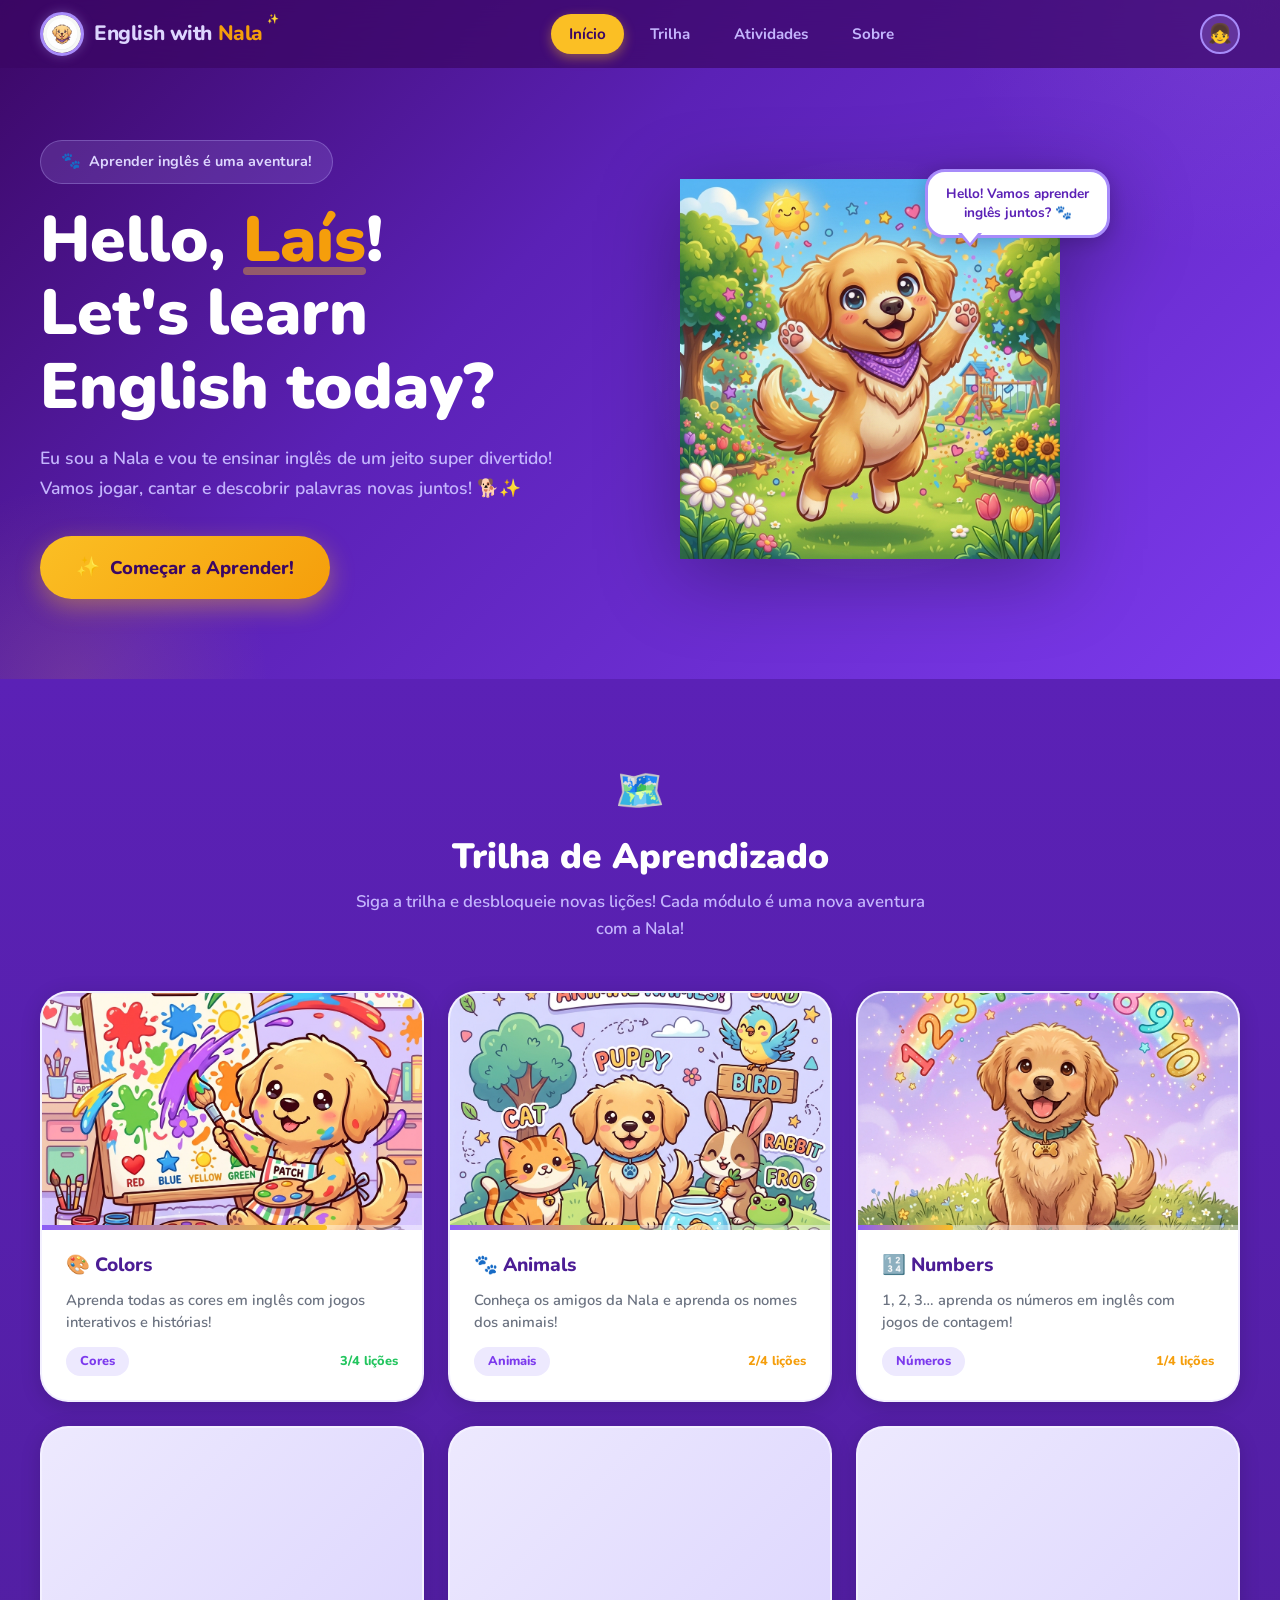
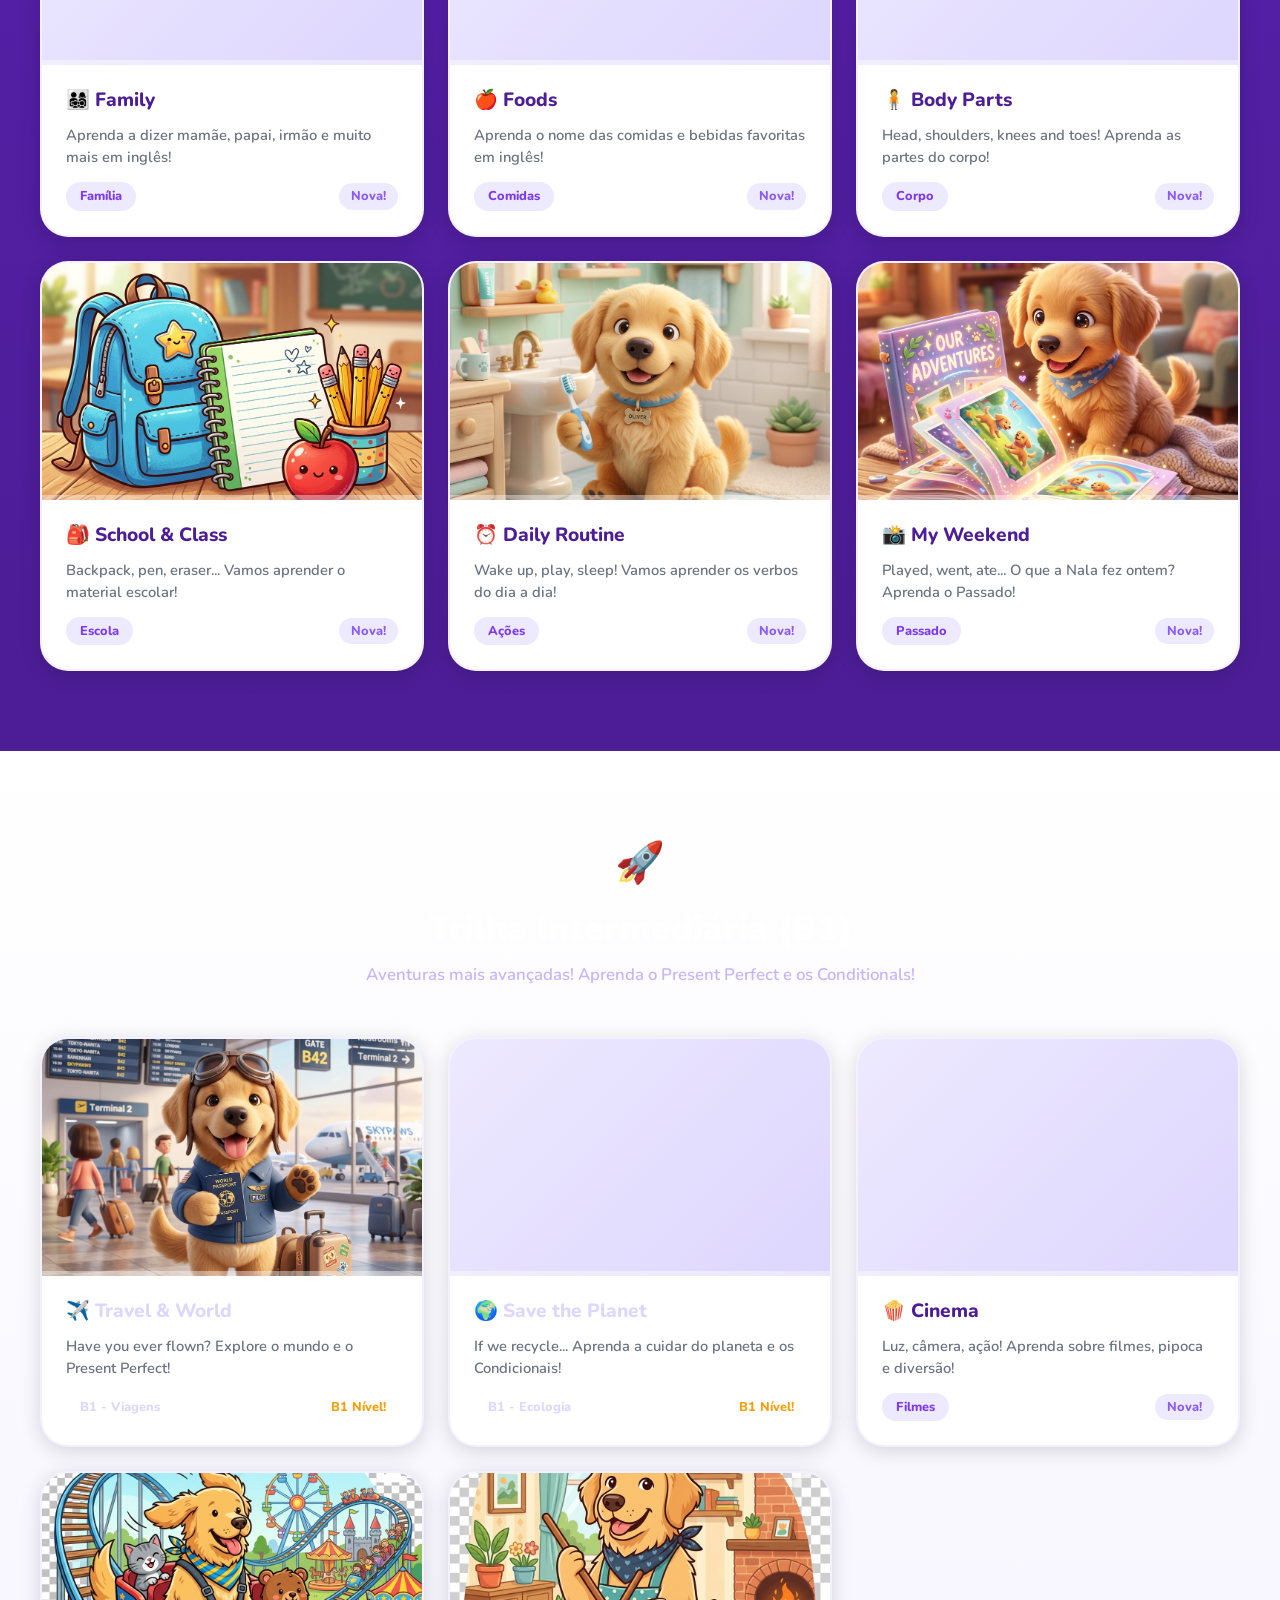
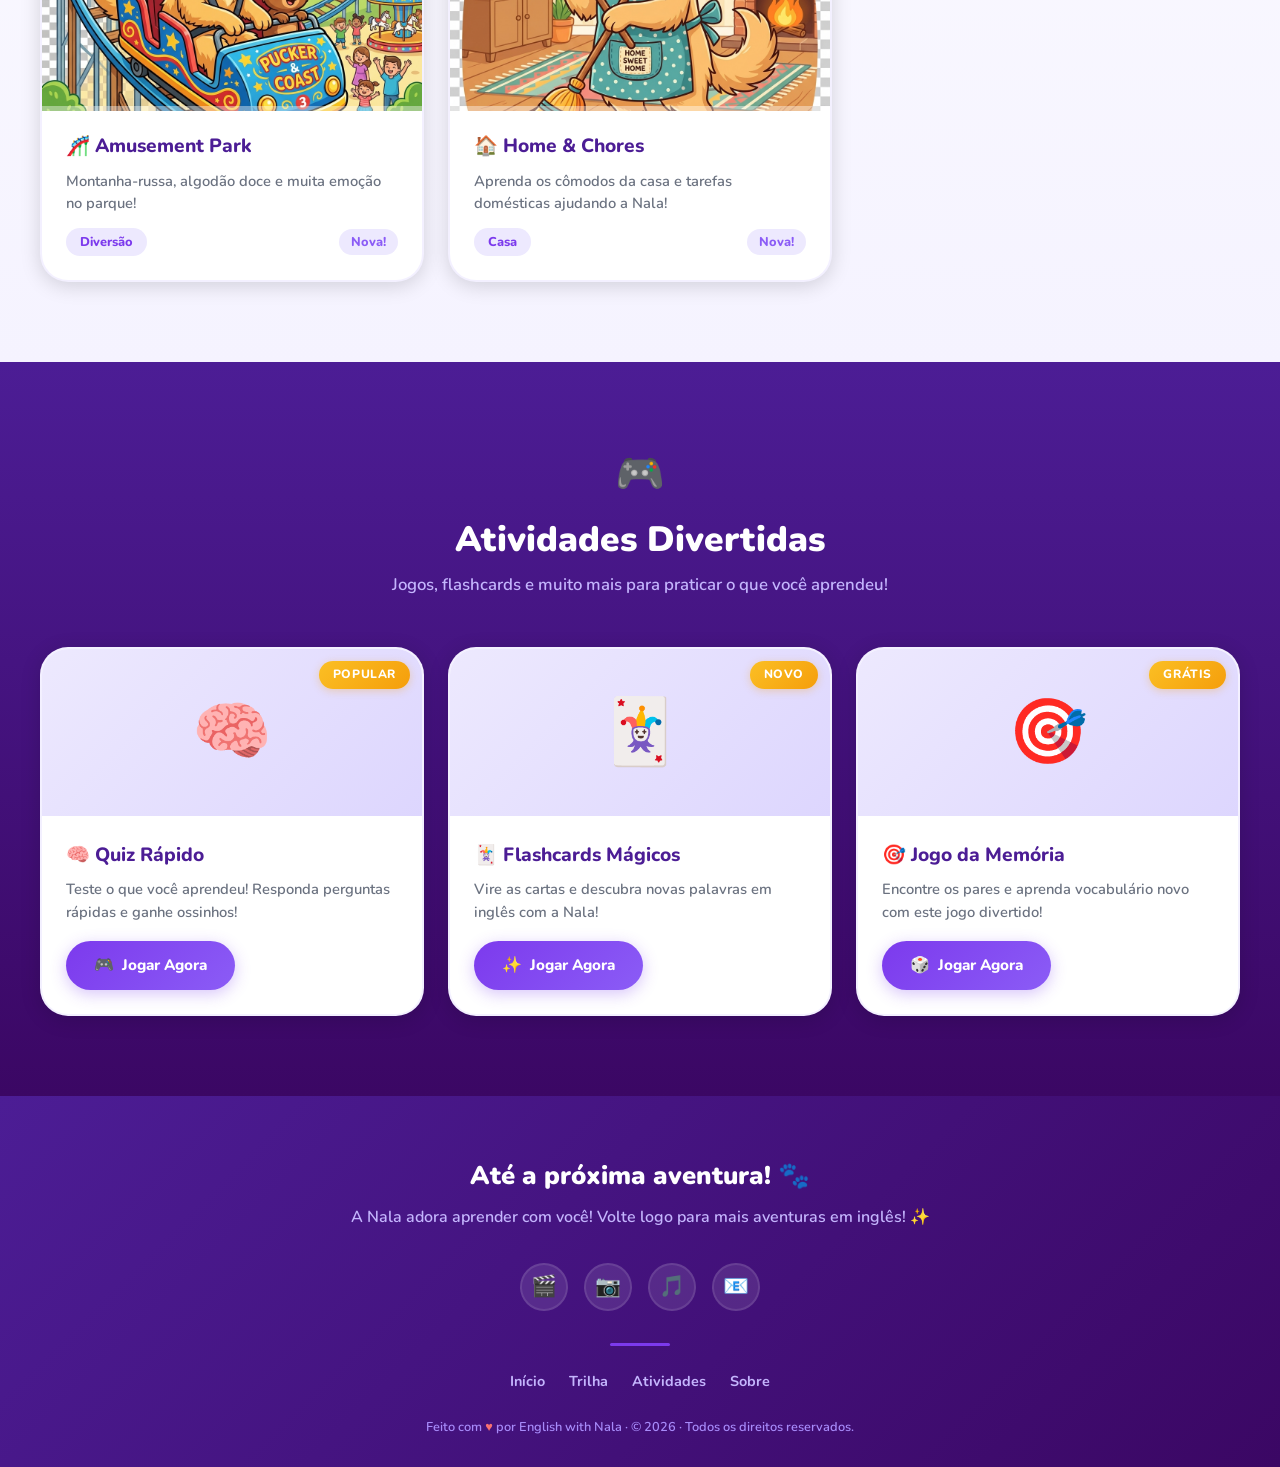
==== index.html @ 4947b97e "Add new modules, True/False, and Speaking Practice" ====
<!DOCTYPE html>
<html lang="pt-BR">
<head>
  <meta charset="UTF-8" />
  <meta name="viewport" content="width=device-width, initial-scale=1.0" />
  <title>English with Nala — Aprenda Inglês Brincando! 🐕✨</title>
  <meta name="description" content="Aprenda inglês de um jeito divertido com a Nala, uma Golden Retriever muito simpática! Jogos, quizzes e aventuras para crianças." />
  <meta name="author" content="English with Nala" />
  <meta name="keywords" content="aprender inglês crianças, inglês para crianças, Nala Golden Retriever, jogos educativos, quiz inglês" />
  <meta property="og:title" content="English with Nala — Aprenda Inglês Brincando!" />
  <meta property="og:description" content="Aprenda inglês de um jeito divertido com a Nala! Jogos, quizzes e trilhas de aprendizado para crianças brasileiras." />
  <meta property="og:type" content="website" />
  <meta name="twitter:card" content="summary" />
  <meta name="twitter:title" content="English with Nala — Aprenda Inglês Brincando!" />
  <meta name="twitter:description" content="Aprenda inglês de um jeito divertido com a Nala! Jogos, quizzes e trilhas de aprendizado para crianças brasileiras." />
  <link rel="icon" href="data:image/svg+xml,<svg xmlns='http://www.w3.org/2000/svg' viewBox='0 0 100 100'><text y='.9em' font-size='90'>🐕</text></svg>" />
  <link rel="preconnect" href="https://fonts.googleapis.com" />
  <link rel="preconnect" href="https://fonts.gstatic.com" crossorigin />
  <link href="https://fonts.googleapis.com/css2?family=Nunito:wght@400;600;700;800;900&display=swap" rel="stylesheet" />
  <link rel="stylesheet" href="styles.css" />
</head>
<body>

  <!-- ✦ Sparkle Particles ✦ -->
  <div class="sparkle-container" aria-hidden="true">
    <div class="sparkle"></div>
    <div class="sparkle"></div>
    <div class="sparkle"></div>
    <div class="sparkle"></div>
    <div class="sparkle"></div>
    <div class="sparkle"></div>
    <div class="sparkle"></div>
    <div class="sparkle"></div>
    <div class="sparkle"></div>
    <div class="sparkle"></div>
  </div>

  <!-- 🐾 Floating Paw Prints 🐾 -->
  <div class="paw-container" aria-hidden="true">
    <div class="paw-print">🐾</div>
    <div class="paw-print">🐾</div>
    <div class="paw-print">🐾</div>
    <div class="paw-print">🐾</div>
    <div class="paw-print">🐾</div>
    <div class="paw-print">🐾</div>
  </div>

  <!-- ============================================
       HEADER / NAVIGATION
       ============================================ -->
  <header class="header" id="app-header">
    <div class="header-inner">
      <a href="#" class="logo" id="logo-link">
        <img src="images/nala-logo.png" alt="Nala the Golden Retriever" class="logo-icon" />
        <span class="logo-text">English with <span>Nala</span></span>
      </a>

      <nav class="nav-links" id="nav-desktop">
        <a href="#home" class="nav-link active" id="nav-home">Início</a>
        <a href="#trail" class="nav-link" id="nav-trail">Trilha</a>
        <a href="#activities" class="nav-link" id="nav-activities">Atividades</a>
        <a href="#about" class="nav-link" id="nav-about">Sobre</a>
      </nav>



      <!-- Profile Icon -->
      <div class="profile-icon" id="profile-icon">
        <span class="profile-avatar">👧</span>
      </div>

      <button class="menu-toggle" id="menu-toggle" aria-label="Abrir menu de navegação">
        <span></span>
      </button>
    </div>

    <!-- Mobile Navigation -->
    <nav class="nav-mobile" id="nav-mobile">
      <a href="#home" class="nav-link" id="nav-mobile-home">Início</a>
      <a href="#trail" class="nav-link" id="nav-mobile-trail">Trilha</a>
      <a href="#activities" class="nav-link" id="nav-mobile-activities">Atividades</a>
      <a href="#about" class="nav-link" id="nav-mobile-about">Sobre</a>
    </nav>
  </header>

  <!-- ============================================
       HERO SECTION
       ============================================ -->
  <section class="hero" id="home">
    <div class="hero-content">
      <div class="hero-text">
        <div class="hero-badge">
          <span class="paw-icon">🐾</span>
          Aprender inglês é uma aventura!
        </div>
        <h1 class="hero-title" id="hero-title">
          Hello, <span class="highlight">Laís</span>!<br />
          Let's learn English today?
        </h1>
        <p class="hero-subtitle" id="hero-subtitle">
          Eu sou a Nala e vou te ensinar inglês de um jeito super divertido! 
          Vamos jogar, cantar e descobrir palavras novas juntos! 🐕✨
        </p>
        <a href="#trail" class="hero-cta" id="hero-cta">
          <span class="cta-sparkle">✨</span>
          Começar a Aprender!
        </a>
      </div>
      <div class="hero-image-wrapper">
        <div class="hero-image-glow" aria-hidden="true"></div>
        <img
          src="images/nala-celebrate.png"
          alt="Nala a Golden Retriever pulando de alegria com confetes e estrelas ao redor"
          class="hero-image"
          id="hero-image"
        />
        <!-- Speech Bubble -->
        <div class="speech-bubble" id="speech-bubble">
          <p>Hello! Vamos aprender<br />inglês juntos? 🐾</p>
        </div>
      </div>
    </div>
  </section>

  <!-- ============================================
       LEARNING TRAIL SECTION
       ============================================ -->
  <section class="section trail-section" id="trail">
    <div class="section-header">
      <div class="section-icon" aria-hidden="true">🗺️</div>
      <h2 class="section-title" id="trail-title">Trilha de Aprendizado</h2>
      <p class="section-subtitle">Siga a trilha e desbloqueie novas lições! Cada módulo é uma nova aventura com a Nala!</p>
    </div>

    <div class="trail-grid">
      <!-- Trail Card 1 — Colors (Unlocked) -->
      <a href="module-hub.html?module=colors" class="trail-card scroll-reveal unlocked" id="trail-card-colors">
        <div class="trail-card-thumb">
          <img src="images/thumb-colors.png" alt="Nala ensinando cores com respingos de tinta" loading="lazy" decoding="async" />
          <div class="trail-card-progress">
            <div class="progress-bar" style="width: 75%"></div>
          </div>
        </div>
        <div class="trail-card-body">
          <h3 class="trail-card-title">🎨 Colors</h3>
          <p class="trail-card-desc">Aprenda todas as cores em inglês com jogos interativos e histórias!</p>
          <div class="trail-card-footer">
            <span class="trail-card-tag">Cores</span>
            <span class="trail-card-status completed">3/4 lições</span>
          </div>
        </div>
      </a>

      <!-- Trail Card 2 — Animals (Unlocked) -->
      <a href="module-hub.html?module=animals" class="trail-card scroll-reveal unlocked" id="trail-card-animals">
        <div class="trail-card-thumb">
          <img src="images/thumb-animals.png" alt="Nala com seus amigos animais" loading="lazy" decoding="async" />
          <div class="trail-card-progress">
            <div class="progress-bar" style="width: 50%"></div>
          </div>
        </div>
        <div class="trail-card-body">
          <h3 class="trail-card-title">🐾 Animals</h3>
          <p class="trail-card-desc">Conheça os amigos da Nala e aprenda os nomes dos animais!</p>
          <div class="trail-card-footer">
            <span class="trail-card-tag">Animais</span>
            <span class="trail-card-status in-progress">2/4 lições</span>
          </div>
        </div>
      </a>

      <!-- Trail Card 3 — Numbers (Unlocked) -->
      <a href="module-hub.html?module=numbers" class="trail-card scroll-reveal unlocked" id="trail-card-numbers">
        <div class="trail-card-thumb">
          <img src="images/thumb-numbers.png" alt="Nala contando com números coloridos" loading="lazy" decoding="async" />
          <div class="trail-card-progress">
            <div class="progress-bar" style="width: 25%"></div>
          </div>
        </div>
        <div class="trail-card-body">
          <h3 class="trail-card-title">🔢 Numbers</h3>
          <p class="trail-card-desc">1, 2, 3… aprenda os números em inglês com jogos de contagem!</p>
          <div class="trail-card-footer">
            <span class="trail-card-tag">Números</span>
            <span class="trail-card-status in-progress">1/4 lições</span>
          </div>
        </div>
      </a>

      <!-- Trail Card 4 — Family (Unlocked) -->
      <a href="module-hub.html?module=family" class="trail-card scroll-reveal unlocked" id="trail-card-family">
        <div class="trail-card-thumb">
          <img src="images/thumb-family.png" alt="Nala com uma família de desenho" loading="lazy" decoding="async" />
          <div class="trail-card-progress">
            <div class="progress-bar" style="width: 0%"></div>
          </div>
        </div>
        <div class="trail-card-body">
          <h3 class="trail-card-title">👨‍👩‍👧‍👦 Family</h3>
          <p class="trail-card-desc">Aprenda a dizer mamãe, papai, irmão e muito mais em inglês!</p>
          <div class="trail-card-footer">
            <span class="trail-card-tag">Família</span>
            <span class="trail-card-status new">Nova!</span>
          </div>
        </div>
      </a>

      <!-- Trail Card 5 — Foods (Unlocked) -->
      <a href="module-hub.html?module=foods" class="trail-card scroll-reveal unlocked" id="trail-card-foods">
        <div class="trail-card-thumb">
          <img src="images/thumb-food.png" alt="Nala com comidas deliciosas" loading="lazy" decoding="async" />
          <div class="trail-card-progress">
            <div class="progress-bar" style="width: 0%"></div>
          </div>
        </div>
        <div class="trail-card-body">
          <h3 class="trail-card-title">🍎 Foods</h3>
          <p class="trail-card-desc">Aprenda o nome das comidas e bebidas favoritas em inglês!</p>
          <div class="trail-card-footer">
            <span class="trail-card-tag">Comidas</span>
            <span class="trail-card-status new">Nova!</span>
          </div>
        </div>
      </a>

      <!-- Trail Card 6 — Body Parts (Unlocked) -->
      <a href="module-hub.html?module=body" class="trail-card scroll-reveal unlocked" id="trail-card-body">
        <div class="trail-card-thumb">
          <img src="images/thumb-body.png" alt="Nala mostrando partes do corpo" loading="lazy" decoding="async" />
          <div class="trail-card-progress">
            <div class="progress-bar" style="width: 0%"></div>
          </div>
        </div>
        <div class="trail-card-body">
          <h3 class="trail-card-title">🧍 Body Parts</h3>
          <p class="trail-card-desc">Head, shoulders, knees and toes! Aprenda as partes do corpo!</p>
          <div class="trail-card-footer">
            <span class="trail-card-tag">Corpo</span>
            <span class="trail-card-status new">Nova!</span>
          </div>
        </div>
      </a>

      <!-- Trail Card 7 — School & Class (New) -->
      <a href="module-hub.html?module=school" class="trail-card scroll-reveal unlocked" id="trail-card-school">
        <div class="trail-card-thumb">
          <img src="images/thumb-school.png" alt="Materiais escolares na mesa com uma mochila" loading="lazy" decoding="async" />
          <div class="trail-card-progress">
            <div class="progress-bar" style="width: 0%"></div>
          </div>
        </div>
        <div class="trail-card-body">
          <h3 class="trail-card-title">🎒 School & Class</h3>
          <p class="trail-card-desc">Backpack, pen, eraser... Vamos aprender o material escolar!</p>
          <div class="trail-card-footer">
            <span class="trail-card-tag">Escola</span>
            <span class="trail-card-status new">Nova!</span>
          </div>
        </div>
      </a>

      <!-- Trail Card 8 — Daily Routine (New) -->
      <a href="module-hub.html?module=routine" class="trail-card scroll-reveal unlocked" id="trail-card-routine">
        <div class="trail-card-thumb">
          <img src="images/thumb-routine.png" alt="Nala escovando os dentes" loading="lazy" decoding="async" />
          <div class="trail-card-progress">
            <div class="progress-bar" style="width: 0%"></div>
          </div>
        </div>
        <div class="trail-card-body">
          <h3 class="trail-card-title">⏰ Daily Routine</h3>
          <p class="trail-card-desc">Wake up, play, sleep! Vamos aprender os verbos do dia a dia!</p>
          <div class="trail-card-footer">
            <span class="trail-card-tag">Ações</span>
            <span class="trail-card-status new">Nova!</span>
          </div>
        </div>
      </a>

      <!-- Trail Card 9 — My Weekend (New) -->
      <a href="module-hub.html?module=past" class="trail-card scroll-reveal unlocked" id="trail-card-past">
        <div class="trail-card-thumb">
          <img src="images/thumb-past.png" alt="Nala vendo álbum de memórias" loading="lazy" decoding="async" />
          <div class="trail-card-progress">
            <div class="progress-bar" style="width: 0%"></div>
          </div>
        </div>
        <div class="trail-card-body">
          <h3 class="trail-card-title">📸 My Weekend</h3>
          <p class="trail-card-desc">Played, went, ate... O que a Nala fez ontem? Aprenda o Passado!</p>
          <div class="trail-card-footer">
            <span class="trail-card-tag">Passado</span>
            <span class="trail-card-status new">Nova!</span>
          </div>
        </div>
      </a>
    </div>
  </section>

  <!-- ============================================
       TRAIL B1 SECTION
       ============================================ -->
  <section class="section trail-section" id="trail-b1" style="background: linear-gradient(180deg, var(--white), var(--purple-50));">
    <div class="section-header">
      <div class="section-icon" aria-hidden="true">🚀</div>
      <h2 class="section-title" id="trail-b1-title">Trilha Intermediária (B1)</h2>
      <p class="section-subtitle">Aventuras mais avançadas! Aprenda o Present Perfect e os Conditionals!</p>
    </div>

    <div class="trail-grid" id="trail-grid-b1">
      <!-- Trail Card 10 — Travel & World (B1) -->
      <a href="module-hub.html?module=travel" class="trail-card scroll-reveal unlocked" id="trail-card-travel">
        <div class="trail-card-thumb">
          <img src="images/thumb-travel.png" alt="Nala piloto no aeroporto" loading="lazy" decoding="async" />
          <div class="trail-card-progress">
            <div class="progress-bar" style="width: 0%; background: linear-gradient(90deg, var(--gold-400), var(--gold-600));"></div>
          </div>
        </div>
        <div class="trail-card-body">
          <h3 class="trail-card-title" style="color: var(--gold-600);">✈️ Travel & World</h3>
          <p class="trail-card-desc">Have you ever flown? Explore o mundo e o Present Perfect!</p>
          <div class="trail-card-footer">
            <span class="trail-card-tag" style="background: var(--gold-100); color: var(--gold-600);">B1 - Viagens</span>
            <span class="trail-card-status new" style="color: var(--gold-500); background: var(--gold-100); box-shadow: none;">B1 Nível!</span>
          </div>
        </div>
      </a>

      <!-- Trail Card 11 — Environment & Nature (B1) -->
      <a href="module-hub.html?module=eco" class="trail-card scroll-reveal unlocked" id="trail-card-eco">
        <div class="trail-card-thumb">
          <img src="images/thumb-eco.png" alt="Nala plantando e reciclando" loading="lazy" decoding="async" />
          <div class="trail-card-progress">
            <div class="progress-bar" style="width: 0%; background: linear-gradient(90deg, var(--gold-400), var(--gold-600));"></div>
          </div>
        </div>
        <div class="trail-card-body">
          <h3 class="trail-card-title" style="color: var(--gold-600);">🌍 Save the Planet</h3>
          <p class="trail-card-desc">If we recycle... Aprenda a cuidar do planeta e os Condicionais!</p>
          <div class="trail-card-footer">
            <span class="trail-card-tag" style="background: var(--gold-100); color: var(--gold-600);">B1 - Ecologia</span>
            <span class="trail-card-status new" style="color: var(--gold-500); background: var(--gold-100); box-shadow: none;">B1 Nível!</span>
          </div>
        </div>
      </a>
      <!-- Trail Card - Cinema (New) -->
      <a href="module-hub.html?module=cinema" class="trail-card scroll-reveal unlocked" id="trail-card-cinema">
        <div class="trail-card-thumb">
          <img src="images/thumb-cinema.png" alt="Nala no cinema com pipoca" loading="lazy" decoding="async" />
          <div class="trail-card-progress">
            <div class="progress-bar" style="width: 0%"></div>
          </div>
        </div>
        <div class="trail-card-body">
          <h3 class="trail-card-title">🍿 Cinema</h3>
          <p class="trail-card-desc">Luz, câmera, ação! Aprenda sobre filmes, pipoca e diversão!</p>
          <div class="trail-card-footer">
            <span class="trail-card-tag">Filmes</span>
            <span class="trail-card-status new">Nova!</span>
          </div>
        </div>
      </a>

      <!-- Trail Card - Amusement Park (New) -->
      <a href="module-hub.html?module=amusement" class="trail-card scroll-reveal unlocked" id="trail-card-amusement">
        <div class="trail-card-thumb">
          <img src="images/thumb-amusement.png" alt="Nala na montanha-russa" loading="lazy" decoding="async" />
          <div class="trail-card-progress">
            <div class="progress-bar" style="width: 0%"></div>
          </div>
        </div>
        <div class="trail-card-body">
          <h3 class="trail-card-title">🎢 Amusement Park</h3>
          <p class="trail-card-desc">Montanha-russa, algodão doce e muita emoção no parque!</p>
          <div class="trail-card-footer">
            <span class="trail-card-tag">Diversão</span>
            <span class="trail-card-status new">Nova!</span>
          </div>
        </div>
      </a>

      <!-- Trail Card - Home (New) -->
      <a href="module-hub.html?module=home" class="trail-card scroll-reveal unlocked" id="trail-card-home">
        <div class="trail-card-thumb">
          <img src="images/thumb-home.png" alt="Nala limpando a casa" loading="lazy" decoding="async" />
          <div class="trail-card-progress">
            <div class="progress-bar" style="width: 0%"></div>
          </div>
        </div>
        <div class="trail-card-body">
          <h3 class="trail-card-title">🏠 Home & Chores</h3>
          <p class="trail-card-desc">Aprenda os cômodos da casa e tarefas domésticas ajudando a Nala!</p>
          <div class="trail-card-footer">
            <span class="trail-card-tag">Casa</span>
            <span class="trail-card-status new">Nova!</span>
          </div>
        </div>
      </a>
    </div>
  </section>

  <!-- ============================================
       ACTIVITIES / PRINTABLES SECTION
       ============================================ -->
  <section class="section activities-section" id="activities">
    <div class="section-header">
      <div class="section-icon" aria-hidden="true">🎮</div>
      <h2 class="section-title" id="activities-title">Atividades Divertidas</h2>
      <p class="section-subtitle">Jogos, flashcards e muito mais para praticar o que você aprendeu!</p>
    </div>

    <div class="activities-grid">
      <!-- Activity Card 1 — Quiz Rápido -->
      <article class="activity-card scroll-reveal" id="activity-card-quiz">
        <div class="activity-card-image">
          <div class="activity-icon-big">🧠</div>
          <span class="activity-card-badge">Popular</span>
        </div>
        <div class="activity-card-body">
          <h3 class="activity-card-title">🧠 Quiz Rápido</h3>
          <p class="activity-card-desc">Teste o que você aprendeu! Responda perguntas rápidas e ganhe ossinhos!</p>
          <a href="quiz.html" class="activity-btn" id="activity-quiz-btn" aria-label="Jogar Quiz Rápido">
            <span class="btn-icon">🎮</span>
            Jogar Agora
          </a>
        </div>
      </article>

      <!-- Activity Card 2 — Flashcards -->
      <article class="activity-card scroll-reveal" id="activity-card-flashcards">
        <div class="activity-card-image">
          <div class="activity-icon-big">🃏</div>
          <span class="activity-card-badge">Novo</span>
        </div>
        <div class="activity-card-body">
          <h3 class="activity-card-title">🃏 Flashcards Mágicos</h3>
          <p class="activity-card-desc">Vire as cartas e descubra novas palavras em inglês com a Nala!</p>
          <a href="#" class="activity-btn" id="activity-flashcards-btn" aria-label="Jogar Flashcards">
            <span class="btn-icon">✨</span>
            Jogar Agora
          </a>
        </div>
      </article>

      <!-- Activity Card 3 — Memory Match -->
      <article class="activity-card scroll-reveal" id="activity-card-memory">
        <div class="activity-card-image">
          <div class="activity-icon-big">🎯</div>
          <span class="activity-card-badge">Grátis</span>
        </div>
        <div class="activity-card-body">
          <h3 class="activity-card-title">🎯 Jogo da Memória</h3>
          <p class="activity-card-desc">Encontre os pares e aprenda vocabulário novo com este jogo divertido!</p>
          <a href="#" class="activity-btn" id="activity-memory-btn" aria-label="Jogar Jogo da Memória">
            <span class="btn-icon">🎲</span>
            Jogar Agora
          </a>
        </div>
      </article>
    </div>
  </section>

  <!-- ============================================
       FOOTER
       ============================================ -->
  <footer class="footer" id="about">
    <div class="footer-inner">
      <p class="footer-message">
        Até a próxima aventura! <span class="paw-emoji">🐾</span>
      </p>
      <p class="footer-sub">
        A Nala adora aprender com você! Volte logo para mais aventuras em inglês! ✨
      </p>

      <div class="footer-social">
        <a href="#" class="social-link" id="social-youtube" aria-label="YouTube">🎬</a>
        <a href="#" class="social-link" id="social-instagram" aria-label="Instagram">📷</a>
        <a href="#" class="social-link" id="social-tiktok" aria-label="TikTok">🎵</a>
        <a href="#" class="social-link" id="social-email" aria-label="Email">📧</a>
      </div>

      <div class="footer-divider" aria-hidden="true"></div>

      <nav class="footer-links">
        <a href="#home" class="footer-link">Início</a>
        <a href="#trail" class="footer-link">Trilha</a>
        <a href="#activities" class="footer-link">Atividades</a>
        <a href="#about" class="footer-link">Sobre</a>
      </nav>

      <p class="footer-copy">
        Feito com <span class="heart">♥</span> por English with Nala · © 2026 · Todos os direitos reservados.
      </p>
    </div>
  </footer>

  <!-- ============================================
       JAVASCRIPT — Interactions & Animations
       ============================================ -->
  <script>
    // === Header scroll effect ===
    const header = document.getElementById('app-header');
    let lastScroll = 0;

    window.addEventListener('scroll', () => {
      const currentScroll = window.pageYOffset;
      if (currentScroll > 50) {
        header.classList.add('scrolled');
      } else {
        header.classList.remove('scrolled');
      }
      lastScroll = currentScroll;
    });

    // === Mobile menu toggle ===
    const menuToggle = document.getElementById('menu-toggle');
    const navMobile = document.getElementById('nav-mobile');

    menuToggle.addEventListener('click', () => {
      menuToggle.classList.toggle('active');
      navMobile.classList.toggle('open');
    });

    // Close mobile menu on link click
    document.querySelectorAll('.nav-mobile .nav-link').forEach(link => {
      link.addEventListener('click', () => {
        menuToggle.classList.remove('active');
        navMobile.classList.remove('open');
      });
    });

    // === Active nav link based on scroll ===
    const sections = document.querySelectorAll('section[id], footer[id]');
    const navLinks = document.querySelectorAll('.nav-links .nav-link');

    function updateActiveNav() {
      let current = '';
      sections.forEach(section => {
        const sectionTop = section.offsetTop - 120;
        if (window.pageYOffset >= sectionTop) {
          current = section.getAttribute('id');
        }
      });

      navLinks.forEach(link => {
        link.classList.remove('active');
        if (link.getAttribute('href') === '#' + current) {
          link.classList.add('active');
        }
      });
    }

    window.addEventListener('scroll', updateActiveNav);

    // === Scroll Reveal (Intersection Observer) ===
    const observerOptions = {
      root: null,
      rootMargin: '0px 0px -80px 0px',
      threshold: 0.1
    };

    const observer = new IntersectionObserver((entries) => {
      entries.forEach(entry => {
        if (entry.isIntersecting) {
          entry.target.classList.add('revealed');
          observer.unobserve(entry.target);
        }
      });
    }, observerOptions);

    document.querySelectorAll('.scroll-reveal').forEach(el => {
      observer.observe(el);
    });

    // === Smooth scroll for anchor links ===
    document.querySelectorAll('a[href^="#"]').forEach(anchor => {
      anchor.addEventListener('click', function (e) {
        e.preventDefault();
        const target = document.querySelector(this.getAttribute('href'));
        if (target) {
          const headerOffset = 80;
          const elementPosition = target.getBoundingClientRect().top;
          const offsetPosition = elementPosition + window.pageYOffset - headerOffset;

          window.scrollTo({
            top: offsetPosition,
            behavior: 'smooth'
          });
        }
      });
    });

    // === Activity button feedback ===
    document.querySelectorAll('.activity-btn').forEach(btn => {
      btn.addEventListener('click', function(e) {
        if (this.getAttribute('href') === '#') {
          e.preventDefault();
          const originalText = this.innerHTML;
          this.innerHTML = '<span class="btn-icon">✅</span> Em breve!';
          this.style.background = 'linear-gradient(135deg, #5CD85C, #3DB83D)';
          setTimeout(() => {
            this.innerHTML = originalText;
            this.style.background = '';
          }, 2000);
        }
      });
    });

    // === Locked card feedback ===
    document.querySelectorAll('.trail-card.locked').forEach(card => {
      card.addEventListener('click', () => {
        card.classList.add('shake');
        setTimeout(() => card.classList.remove('shake'), 600);
      });
    });

    // === Save module to localStorage to prevent loss on redirect ===
    document.querySelectorAll('.trail-card.unlocked').forEach(card => {
      card.addEventListener('click', () => {
        const href = card.getAttribute('href');
        if (href && href.includes('?module=')) {
          const moduleName = href.split('?module=')[1];
          localStorage.setItem('selectedModule', moduleName);
        }
      });
    });

    // === Score animation on load ===
    const scoreValue = document.getElementById('score-value');
    let currentScore = 0;
    const targetScore = 127;
    const scoreInterval = setInterval(() => {
      currentScore += 3;
      if (currentScore >= targetScore) {
        currentScore = targetScore;
        clearInterval(scoreInterval);
      }
      scoreValue.textContent = currentScore;
    }, 30);

    // === Speech bubble animation ===
    const speechBubble = document.getElementById('speech-bubble');
    const messages = [
      "Hello! Vamos aprender<br>inglês juntos? 🐾",
      "You're doing great!<br>Continue assim! ⭐",
      "Let's learn new<br>words today! 📚",
      "I love learning<br>with you! 💛"
    ];
    let msgIndex = 0;

    setInterval(() => {
      speechBubble.classList.add('fade-out');
      setTimeout(() => {
        msgIndex = (msgIndex + 1) % messages.length;
        speechBubble.querySelector('p').innerHTML = messages[msgIndex];
        speechBubble.classList.remove('fade-out');
      }, 400);
    }, 4000);

    // === Console welcome message ===
    console.log('%c🐕 Bem-vindo ao mundo da Nala! ✨', 'font-size: 18px; color: #7C3AED; font-weight: bold;');
    console.log('%cAprenda inglês brincando!', 'font-size: 14px; color: #A78BFA;');
  </script>

</body>
</html>
---- styles.css ----
/* ========================================================
   ENGLISH WITH NALA — MAIN STYLESHEET
   Paleta: Roxo Vibrante (#7C3AED), Lilás (#C4B5FD)
   Tipografia: Nunito (arredondada, amigável)
   ======================================================== */

/* === RESET & BASE === */
*, *::before, *::after {
  margin: 0;
  padding: 0;
  box-sizing: border-box;
}

.hidden {
  display: none !important;
}

:root {
  /* Primary Colors */
  --purple-900: #3B0764;
  --purple-800: #4C1D95;
  --purple-700: #5B21B6;
  --purple-600: #7C3AED;
  --purple-500: #8B5CF6;
  --purple-400: #A78BFA;
  --purple-300: #C4B5FD;
  --purple-200: #DDD6FE;
  --purple-100: #EDE9FE;
  --purple-50:  #F5F3FF;

  /* Accent — Gold (Nala's fur) */
  --gold-500: #F59E0B;
  --gold-400: #FBBF24;
  --gold-300: #FCD34D;
  --gold-200: #FDE68A;

  /* Success / Correct */
  --green-500: #22C55E;
  --green-400: #4ADE80;

  /* Error / Wrong */
  --red-500: #EF4444;
  --red-400: #F87171;

  /* Neutrals */
  --white: #FFFFFF;
  --gray-50: #F9FAFB;
  --gray-100: #F3F4F6;
  --gray-200: #E5E7EB;
  --gray-300: #D1D5DB;
  --gray-500: #6B7280;
  --gray-700: #374151;
  --gray-900: #111827;

  /* Premium Layered Shadows */
  --shadow-sm: 0 1px 2px rgba(124, 58, 237, 0.05), 0 1px 3px rgba(124, 58, 237, 0.1);
  --shadow-md: 0 4px 6px -1px rgba(124, 58, 237, 0.1), 0 2px 4px -1px rgba(124, 58, 237, 0.06), 0 0 0 1px rgba(124, 58, 237, 0.05);
  --shadow-lg: 0 10px 15px -3px rgba(124, 58, 237, 0.1), 0 4px 6px -2px rgba(124, 58, 237, 0.05), 0 0 0 1px rgba(124, 58, 237, 0.05);
  --shadow-xl: 0 20px 25px -5px rgba(124, 58, 237, 0.1), 0 10px 10px -5px rgba(124, 58, 237, 0.04), 0 0 0 1px rgba(255, 255, 255, 0.5) inset;
  --shadow-glow: 0 0 20px rgba(124, 58, 237, 0.3), 0 0 40px rgba(124, 58, 237, 0.1);

  /* Radius */
  --radius-sm: 8px;
  --radius-md: 12px;
  --radius-lg: 20px;
  --radius-xl: 28px;
  --radius-full: 9999px;

  /* Transitions */
  --transition-fast: 0.2s cubic-bezier(0.4, 0, 0.2, 1);
  --transition-base: 0.3s cubic-bezier(0.4, 0, 0.2, 1);
  --transition-slow: 0.5s cubic-bezier(0.4, 0, 0.2, 1);
  --transition-bounce: 0.4s cubic-bezier(0.175, 0.885, 0.32, 1.275);
}

html {
  scroll-behavior: smooth;
  font-size: 16px;
}

body {
  font-family: 'Nunito', 'Quicksand', sans-serif;
  background: linear-gradient(180deg, var(--purple-800) 0%, var(--purple-700) 30%, var(--purple-600) 100%);
  color: var(--purple-200);
  line-height: 1.6;
  overflow-x: hidden;
  -webkit-font-smoothing: antialiased;
  -moz-osx-font-smoothing: grayscale;
}

img {
  max-width: 100%;
  height: auto;
  display: block;
}

a {
  text-decoration: none;
  color: inherit;
}

/* ========================================================
   SPARKLE PARTICLES
   ======================================================== */
.sparkle-container {
  position: fixed;
  top: 0;
  left: 0;
  width: 100%;
  height: 100%;
  pointer-events: none;
  z-index: 0;
  overflow: hidden;
}

.sparkle {
  position: absolute;
  width: 6px;
  height: 6px;
  background: var(--gold-400);
  border-radius: 50%;
  opacity: 0;
  animation: sparkleFloat 6s infinite ease-in-out;
}

.sparkle:nth-child(1)  { left: 5%;  top: 20%; animation-delay: 0s;    animation-duration: 5s; }
.sparkle:nth-child(2)  { left: 15%; top: 60%; animation-delay: 1s;    animation-duration: 7s; }
.sparkle:nth-child(3)  { left: 25%; top: 40%; animation-delay: 2s;    animation-duration: 6s; }
.sparkle:nth-child(4)  { left: 40%; top: 10%; animation-delay: 0.5s;  animation-duration: 8s; }
.sparkle:nth-child(5)  { left: 55%; top: 70%; animation-delay: 1.5s;  animation-duration: 5.5s; }
.sparkle:nth-child(6)  { left: 65%; top: 30%; animation-delay: 3s;    animation-duration: 6.5s; }
.sparkle:nth-child(7)  { left: 75%; top: 80%; animation-delay: 0.8s;  animation-duration: 7.5s; }
.sparkle:nth-child(8)  { left: 85%; top: 50%; animation-delay: 2.5s;  animation-duration: 5s; }
.sparkle:nth-child(9)  { left: 90%; top: 15%; animation-delay: 1.2s;  animation-duration: 6s; }
.sparkle:nth-child(10) { left: 50%; top: 90%; animation-delay: 3.5s;  animation-duration: 7s; }

@keyframes sparkleFloat {
  0%, 100% { opacity: 0; transform: translateY(0) scale(0); }
  25%      { opacity: 0.8; transform: translateY(-30px) scale(1); }
  50%      { opacity: 0.4; transform: translateY(-60px) scale(0.6); }
  75%      { opacity: 0.8; transform: translateY(-90px) scale(1); }
}

/* ========================================================
   PREMIUM UTILITIES (GLASSMORPHISM)
   ======================================================== */
.glass-panel {
  background: rgba(255, 255, 255, 0.75);
  backdrop-filter: blur(16px);
  -webkit-backdrop-filter: blur(16px);
  border: 1px solid rgba(255, 255, 255, 0.8);
  box-shadow: var(--shadow-xl);
  border-radius: var(--radius-lg);
}

.glass-header {
  background: rgba(124, 58, 237, 0.85); /* Purple-600 translúcido */
  backdrop-filter: blur(12px);
  -webkit-backdrop-filter: blur(12px);
  border-bottom: 1px solid rgba(255, 255, 255, 0.2);
  box-shadow: var(--shadow-md);
  position: sticky;
  top: 0;
  z-index: 100;
  padding: 12px 24px;
}

/* Back Button Premium Styles */
.quiz-back-btn {
  display: inline-flex;
  align-items: center;
  justify-content: center;
  gap: 6px;
  padding: 8px 16px;
  background: rgba(255, 255, 255, 0.2);
  border-radius: var(--radius-full);
  text-decoration: none;
  font-size: 0.95rem;
  font-weight: 700;
  color: white;
  transition: all 0.3s ease;
  box-shadow: var(--shadow-sm);
  border: 1px solid rgba(255, 255, 255, 0.3);
  white-space: nowrap;
}

.quiz-back-btn:hover {
  background: var(--gold-400);
  color: var(--purple-900);
  border-color: var(--gold-400);
  transform: translateX(-3px);
  box-shadow: var(--shadow-md);
}

/* ========================================================
   FLOATING PAW PRINTS
   ======================================================== */
.paw-container {
  position: fixed;
  top: 0;
  left: 0;
  width: 100%;
  height: 100%;
  pointer-events: none;
  z-index: 0;
  overflow: hidden;
}

.paw-print {
  position: absolute;
  font-size: 24px;
  opacity: 0;
  animation: pawFloat 10s infinite ease-in-out;
}

.paw-print:nth-child(1) { left: 8%;  animation-delay: 0s;   }
.paw-print:nth-child(2) { left: 22%; animation-delay: 2s;   }
.paw-print:nth-child(3) { left: 45%; animation-delay: 4s;   }
.paw-print:nth-child(4) { left: 60%; animation-delay: 1s;   }
.paw-print:nth-child(5) { left: 78%; animation-delay: 3s;   }
.paw-print:nth-child(6) { left: 92%; animation-delay: 5s;   }

@keyframes pawFloat {
  0%   { opacity: 0; transform: translateY(100vh) rotate(0deg); }
  10%  { opacity: 0.15; }
  90%  { opacity: 0.15; }
  100% { opacity: 0; transform: translateY(-10vh) rotate(45deg); }
}

/* ========================================================
   HEADER
   ======================================================== */
.header {
  position: fixed;
  top: 0;
  left: 0;
  right: 0;
  z-index: 1000;
  padding: 12px 24px;
  transition: var(--transition-base);
  background: rgba(59, 7, 100, 0.7);
  backdrop-filter: blur(20px);
  -webkit-backdrop-filter: blur(20px);
}

.header.scrolled {
  background: rgba(59, 7, 100, 0.95);
  backdrop-filter: blur(24px);
  -webkit-backdrop-filter: blur(24px);
  box-shadow: 0 4px 20px rgba(0, 0, 0, 0.3);
  padding: 8px 24px;
}

.header-inner {
  max-width: 1200px;
  margin: 0 auto;
  display: flex;
  align-items: center;
  justify-content: space-between;
  gap: 16px;
}

/* Logo */
.logo {
  display: flex;
  align-items: center;
  gap: 10px;
  text-decoration: none;
  transition: var(--transition-base);
}

.logo:hover {
  transform: scale(1.03);
}

.logo-icon {
  width: 44px;
  height: 44px;
  border-radius: var(--radius-full);
  object-fit: cover;
  border: 3px solid var(--purple-400);
  box-shadow: 0 0 12px rgba(196, 181, 253, 0.3);
  transition: var(--transition-base);
}

.logo:hover .logo-icon {
  border-color: var(--gold-400);
  box-shadow: 0 0 16px rgba(251, 191, 36, 0.3);
}

.logo-text {
  font-size: 1.3rem;
  font-weight: 800;
  color: var(--purple-200);
  letter-spacing: -0.02em;
}

.logo-text span {
  color: var(--gold-500);
  position: relative;
}

.logo-text span::after {
  content: '✨';
  position: absolute;
  top: -8px;
  right: -16px;
  font-size: 0.6rem;
  animation: twinkle 2s infinite ease-in-out;
}

@keyframes twinkle {
  0%, 100% { opacity: 0.3; transform: scale(0.8); }
  50%      { opacity: 1;   transform: scale(1.2); }
}

/* Navigation */
.nav-links {
  display: flex;
  gap: 8px;
}

.nav-link {
  padding: 8px 18px;
  font-size: 0.95rem;
  font-weight: 700;
  color: var(--purple-300);
  border-radius: var(--radius-full);
  transition: var(--transition-base);
  position: relative;
}

.nav-link:hover {
  background: rgba(196, 181, 253, 0.15);
  color: var(--white);
  transform: translateY(-1px);
}

.nav-link.active {
  background: var(--gold-400);
  color: var(--purple-900);
  box-shadow: 0 4px 12px rgba(251, 191, 36, 0.4);
}

/* Score Display */
.score-display {
  display: flex;
  align-items: center;
  gap: 6px;
  padding: 6px 16px;
  background: linear-gradient(135deg, var(--gold-400), var(--gold-500));
  border-radius: var(--radius-full);
  box-shadow: 0 4px 12px rgba(245, 158, 11, 0.3);
  cursor: default;
  transition: var(--transition-bounce);
}

.score-display:hover {
  transform: scale(1.05);
  box-shadow: 0 6px 16px rgba(245, 158, 11, 0.4);
}

.score-icon {
  font-size: 1.1rem;
  animation: wiggle 2s infinite ease-in-out;
}

@keyframes wiggle {
  0%, 100% { transform: rotate(0deg); }
  25%      { transform: rotate(-10deg); }
  75%      { transform: rotate(10deg); }
}

.score-value {
  font-size: 1rem;
  font-weight: 900;
  color: var(--white);
  text-shadow: 0 1px 2px rgba(0,0,0,0.1);
}

/* Profile Icon */
.profile-icon {
  width: 40px;
  height: 40px;
  border-radius: var(--radius-full);
  background: rgba(196, 181, 253, 0.2);
  display: flex;
  align-items: center;
  justify-content: center;
  cursor: pointer;
  transition: var(--transition-bounce);
  border: 2px solid var(--purple-400);
}

.profile-icon:hover {
  transform: scale(1.1);
  border-color: var(--gold-400);
  box-shadow: 0 0 12px rgba(251, 191, 36, 0.3);
}

.profile-avatar {
  font-size: 1.2rem;
}

/* Hamburger Menu */
.menu-toggle {
  display: none;
  flex-direction: column;
  justify-content: center;
  align-items: center;
  width: 42px;
  height: 42px;
  background: rgba(196, 181, 253, 0.15);
  border: 2px solid var(--purple-400);
  border-radius: var(--radius-md);
  cursor: pointer;
  transition: var(--transition-base);
  position: relative;
}

.menu-toggle span,
.menu-toggle span::before,
.menu-toggle span::after {
  display: block;
  width: 20px;
  height: 2.5px;
  background: var(--purple-200);
  border-radius: 2px;
  transition: var(--transition-base);
}

.menu-toggle span::before,
.menu-toggle span::after {
  content: '';
  position: absolute;
}

.menu-toggle span::before { transform: translateY(-7px); }
.menu-toggle span::after  { transform: translateY(7px); }

.menu-toggle.active span { background: transparent; }
.menu-toggle.active span::before { transform: rotate(45deg); }
.menu-toggle.active span::after  { transform: rotate(-45deg); }

/* Mobile Nav */
.nav-mobile {
  display: none;
  flex-direction: column;
  padding: 0;
  max-height: 0;
  overflow: hidden;
  transition: max-height 0.4s ease, padding 0.4s ease;
}

.nav-mobile.open {
  padding: 12px 0;
  max-height: 300px;
}

.nav-mobile .nav-link {
  padding: 12px 16px;
  text-align: center;
  border-radius: var(--radius-md);
}

/* ========================================================
   HERO SECTION
   ======================================================== */
.hero {
  padding: 140px 24px 80px;
  position: relative;
  overflow: hidden;
  background: linear-gradient(135deg, var(--purple-900) 0%, var(--purple-700) 40%, var(--purple-600) 100%);
}

.hero::before {
  content: '';
  position: absolute;
  top: -50%;
  right: -20%;
  width: 600px;
  height: 600px;
  background: radial-gradient(circle, rgba(196, 181, 253, 0.12) 0%, transparent 70%);
  border-radius: 50%;
  pointer-events: none;
}

.hero::after {
  content: '';
  position: absolute;
  bottom: -30%;
  left: -10%;
  width: 400px;
  height: 400px;
  background: radial-gradient(circle, rgba(251, 191, 36, 0.12) 0%, transparent 70%);
  border-radius: 50%;
  pointer-events: none;
}

.hero-content {
  max-width: 1200px;
  margin: 0 auto;
  display: flex;
  align-items: center;
  gap: 60px;
  position: relative;
  z-index: 1;
}

.hero-text {
  flex: 1;
  max-width: 560px;
}

.hero-badge {
  display: inline-flex;
  align-items: center;
  gap: 8px;
  padding: 8px 20px;
  background: rgba(196, 181, 253, 0.15);
  border: 1px solid rgba(196, 181, 253, 0.3);
  border-radius: var(--radius-full);
  font-size: 0.9rem;
  font-weight: 700;
  color: var(--purple-200);
  margin-bottom: 20px;
  animation: fadeInUp 0.6s ease;
}

.paw-icon {
  font-size: 1rem;
  animation: bounce 2s infinite;
}

@keyframes bounce {
  0%, 100% { transform: translateY(0); }
  50%      { transform: translateY(-4px); }
}

.hero-title {
  font-size: clamp(2.5rem, 6vw, 4rem);
  font-weight: 900;
  color: var(--white);
  line-height: 1.15;
  margin-bottom: 20px;
  animation: fadeInUp 0.6s ease 0.1s both;
}

.hero-title .highlight {
  color: var(--gold-500);
  position: relative;
  display: inline-block;
}

.hero-title .highlight::after {
  content: '';
  position: absolute;
  bottom: 2px;
  left: 0;
  right: 0;
  height: 8px;
  background: var(--gold-400);
  border-radius: 4px;
  z-index: -1;
  opacity: 0.4;
}

.hero-subtitle {
  font-size: 1.1rem;
  color: var(--purple-300);
  line-height: 1.7;
  margin-bottom: 32px;
  animation: fadeInUp 0.6s ease 0.2s both;
  font-weight: 600;
}

.hero-cta {
  display: inline-flex;
  align-items: center;
  gap: 10px;
  padding: 16px 36px;
  background: linear-gradient(135deg, var(--gold-400), var(--gold-500));
  color: var(--purple-900);
  font-size: 1.15rem;
  font-weight: 800;
  border-radius: var(--radius-full);
  box-shadow: 0 8px 24px rgba(251, 191, 36, 0.4);
  transition: var(--transition-bounce);
  animation: fadeInUp 0.6s ease 0.3s both;
  position: relative;
  overflow: hidden;
}

.hero-cta::before {
  content: '';
  position: absolute;
  top: 0;
  left: -100%;
  width: 100%;
  height: 100%;
  background: linear-gradient(90deg, transparent, rgba(255,255,255,0.2), transparent);
  transition: left 0.5s ease;
}

.hero-cta:hover::before {
  left: 100%;
}

.hero-cta:hover {
  transform: translateY(-3px) scale(1.03);
  box-shadow: 0 12px 32px rgba(251, 191, 36, 0.55);
}

.hero-cta:active {
  transform: translateY(-1px) scale(0.98);
}

.cta-sparkle {
  font-size: 1.2rem;
  animation: sparkleRotate 3s infinite linear;
}

@keyframes sparkleRotate {
  0%   { transform: rotate(0deg); }
  100% { transform: rotate(360deg); }
}

/* Hero Image */
.hero-image-wrapper {
  flex: 1;
  display: flex;
  justify-content: center;
  align-items: center;
  position: relative;
  max-width: 420px;
  animation: fadeInUp 0.8s ease 0.2s both;
  filter: drop-shadow(0 16px 40px rgba(0, 0, 0, 0.3));
}

.hero-image-glow {
  position: absolute;
  inset: -20px;
  background: radial-gradient(circle, rgba(196, 181, 253, 0.2) 0%, transparent 70%);
  border-radius: 50%;
  animation: pulseGlow 4s infinite ease-in-out;
}

@keyframes pulseGlow {
  0%, 100% { transform: scale(1); opacity: 0.5; }
  50%      { transform: scale(1.1); opacity: 0.8; }
}

.hero-image {
  width: 100%;
  max-width: 380px;
  animation: heroFloat 4s infinite ease-in-out;
  position: relative;
  z-index: 2;
  mix-blend-mode: multiply;
}

@keyframes heroFloat {
  0%, 100% { transform: translateY(0); }
  50%      { transform: translateY(-12px); }
}

/* Speech Bubble */
.speech-bubble {
  position: absolute;
  top: -10px;
  right: -30px;
  background: var(--white);
  border: 3px solid var(--purple-400);
  border-radius: var(--radius-lg);
  padding: 12px 18px;
  box-shadow: 0 4px 20px rgba(0, 0, 0, 0.2);
  z-index: 3;
  animation: fadeInUp 0.8s ease 0.6s both;
  transition: opacity 0.4s ease;
  max-width: 200px;
}

.speech-bubble::after {
  content: '';
  position: absolute;
  bottom: -12px;
  left: 30px;
  width: 0;
  height: 0;
  border-left: 12px solid transparent;
  border-right: 12px solid transparent;
  border-top: 14px solid var(--purple-400);
}

.speech-bubble::before {
  content: '';
  position: absolute;
  bottom: -8px;
  left: 33px;
  width: 0;
  height: 0;
  border-left: 9px solid transparent;
  border-right: 9px solid transparent;
  border-top: 11px solid var(--white);
  z-index: 1;
}

.speech-bubble p {
  font-size: 0.85rem;
  font-weight: 700;
  color: var(--purple-700);
  line-height: 1.4;
  text-align: center;
}

.speech-bubble.fade-out {
  opacity: 0;
}

/* ========================================================
   SECTION SHARED STYLES
   ======================================================== */
.section {
  padding: 80px 24px;
  position: relative;
  z-index: 1;
}

.section-header {
  text-align: center;
  max-width: 600px;
  margin: 0 auto 48px;
}

.section-icon {
  font-size: 2.5rem;
  margin-bottom: 12px;
  animation: bounce 2s infinite ease-in-out;
}

.section-title {
  font-size: clamp(1.6rem, 4vw, 2.2rem);
  font-weight: 900;
  color: var(--white);
  margin-bottom: 12px;
  line-height: 1.2;
}

.section-subtitle {
  font-size: 1.05rem;
  color: var(--purple-300);
  font-weight: 600;
  line-height: 1.6;
}

/* ========================================================
   TRAIL SECTION — Learning Path
   ======================================================== */
.trail-section {
  background: linear-gradient(180deg, var(--purple-700) 0%, var(--purple-800) 100%);
}

.trail-grid {
  max-width: 1200px;
  margin: 0 auto;
  display: grid;
  grid-template-columns: repeat(auto-fill, minmax(320px, 1fr));
  gap: 24px;
}

/* Trail Card */
.trail-card {
  background: var(--white);
  border-radius: var(--radius-xl);
  overflow: hidden;
  box-shadow: 0 4px 20px rgba(0, 0, 0, 0.15);
  border: 2px solid rgba(196, 181, 253, 0.2);
  transition: var(--transition-bounce);
  cursor: pointer;
  display: block;
  position: relative;
}

.trail-card.unlocked:hover {
  transform: translateY(-6px) scale(1.02);
  box-shadow: 0 12px 40px rgba(0, 0, 0, 0.25);
  border-color: var(--gold-400);
}

.trail-card.locked {
  opacity: 0.65;
  filter: grayscale(0.3);
  cursor: not-allowed;
}

.trail-card.locked:hover {
  transform: none;
}

.trail-card.shake {
  animation: shakeCard 0.6s ease;
}

@keyframes shakeCard {
  0%, 100% { transform: translateX(0); }
  20%      { transform: translateX(-6px); }
  40%      { transform: translateX(6px); }
  60%      { transform: translateX(-4px); }
  80%      { transform: translateX(4px); }
}

.trail-card-thumb {
  position: relative;
  overflow: hidden;
  aspect-ratio: 16/10;
  background: linear-gradient(135deg, var(--purple-100), var(--purple-200));
}

.trail-card-thumb img {
  width: 100%;
  height: 100%;
  object-fit: cover;
  transition: var(--transition-slow);
}

.trail-card.unlocked:hover .trail-card-thumb img {
  transform: scale(1.05);
}

/* Progress Bar */
.trail-card-progress {
  position: absolute;
  bottom: 0;
  left: 0;
  right: 0;
  height: 5px;
  background: rgba(255,255,255,0.4);
}

.progress-bar {
  height: 100%;
  background: linear-gradient(90deg, var(--purple-500), var(--gold-400));
  border-radius: 0 3px 3px 0;
  transition: width 1s ease;
}

/* Lock Overlay */
.trail-lock-overlay {
  position: absolute;
  inset: 0;
  background: rgba(59, 7, 100, 0.4);
  display: flex;
  align-items: center;
  justify-content: center;
  backdrop-filter: blur(2px);
}

.lock-icon {
  font-size: 2.5rem;
  filter: drop-shadow(0 4px 8px rgba(0,0,0,0.2));
  animation: lockPulse 2s infinite ease-in-out;
}

@keyframes lockPulse {
  0%, 100% { transform: scale(1); }
  50%      { transform: scale(1.1); }
}

/* Trail Card Body */
.trail-card-body {
  padding: 20px 24px 24px;
}

.trail-card-title {
  font-size: 1.2rem;
  font-weight: 800;
  color: var(--purple-800);
  margin-bottom: 8px;
}

.trail-card-desc {
  font-size: 0.92rem;
  color: var(--gray-500);
  font-weight: 600;
  line-height: 1.5;
  margin-bottom: 14px;
}

.trail-card-footer {
  display: flex;
  align-items: center;
  justify-content: space-between;
  gap: 12px;
}

.trail-card-tag {
  padding: 4px 14px;
  background: var(--purple-100);
  color: var(--purple-600);
  font-size: 0.8rem;
  font-weight: 800;
  border-radius: var(--radius-full);
}

.trail-card-status {
  font-size: 0.8rem;
  font-weight: 800;
}

.trail-card-status.completed {
  color: var(--green-500);
}

.trail-card-status.in-progress {
  color: var(--gold-500);
}

.trail-card-status.new {
  color: var(--purple-500);
  padding: 3px 12px;
  background: var(--purple-100);
  border-radius: var(--radius-full);
  animation: pulseNew 2s infinite ease-in-out;
}

@keyframes pulseNew {
  0%, 100% { box-shadow: 0 0 0 0 rgba(139, 92, 246, 0.3); }
  50%      { box-shadow: 0 0 0 6px rgba(139, 92, 246, 0); }
}

.trail-card-status.locked-status {
  color: var(--gray-500);
}

/* ========================================================
   ACTIVITIES SECTION
   ======================================================== */
.activities-section {
  background: linear-gradient(180deg, var(--purple-800) 0%, var(--purple-900) 100%);
}

.activities-grid {
  max-width: 1200px;
  margin: 0 auto;
  display: grid;
  grid-template-columns: repeat(auto-fill, minmax(300px, 1fr));
  gap: 24px;
}

.activity-card {
  background: var(--white);
  border-radius: var(--radius-xl);
  overflow: hidden;
  box-shadow: 0 4px 20px rgba(0, 0, 0, 0.15);
  border: 2px solid rgba(196, 181, 253, 0.2);
  transition: var(--transition-bounce);
}

.activity-card:hover {
  transform: translateY(-6px);
  box-shadow: 0 12px 40px rgba(0, 0, 0, 0.25);
  border-color: var(--gold-400);
}

.activity-card-image {
  position: relative;
  padding: 32px 24px;
  background: linear-gradient(135deg, var(--purple-100), var(--purple-200));
  display: flex;
  align-items: center;
  justify-content: center;
}

.activity-icon-big {
  font-size: 4rem;
  animation: floatIcon 3s infinite ease-in-out;
}

@keyframes floatIcon {
  0%, 100% { transform: translateY(0) rotate(0deg); }
  50%      { transform: translateY(-8px) rotate(5deg); }
}

.activity-card-badge {
  position: absolute;
  top: 12px;
  right: 12px;
  padding: 4px 14px;
  background: linear-gradient(135deg, var(--gold-400), var(--gold-500));
  color: var(--white);
  font-size: 0.75rem;
  font-weight: 800;
  border-radius: var(--radius-full);
  text-transform: uppercase;
  letter-spacing: 0.05em;
  box-shadow: 0 2px 8px rgba(245, 158, 11, 0.3);
}

.activity-card-body {
  padding: 24px;
}

.activity-card-title {
  font-size: 1.2rem;
  font-weight: 800;
  color: var(--purple-800);
  margin-bottom: 8px;
}

.activity-card-desc {
  font-size: 0.92rem;
  color: var(--gray-500);
  font-weight: 600;
  line-height: 1.5;
  margin-bottom: 18px;
}

.activity-btn {
  display: inline-flex;
  align-items: center;
  gap: 8px;
  padding: 12px 28px;
  background: linear-gradient(135deg, var(--purple-600), var(--purple-500));
  color: var(--white);
  font-size: 0.95rem;
  font-weight: 800;
  border-radius: var(--radius-full);
  box-shadow: 0 4px 16px rgba(124, 58, 237, 0.3);
  transition: var(--transition-bounce);
  border: none;
  cursor: pointer;
}

.activity-btn:hover {
  transform: translateY(-2px) scale(1.05);
  box-shadow: 0 8px 24px rgba(124, 58, 237, 0.4);
}

.activity-btn:active {
  transform: translateY(0) scale(0.98);
}

.btn-icon {
  font-size: 1rem;
}

/* ========================================================
   SCROLL REVEAL
   ======================================================== */
.scroll-reveal {
  opacity: 0;
  transform: translateY(30px);
  transition: opacity 0.6s ease, transform 0.6s ease;
}

.scroll-reveal.revealed {
  opacity: 1;
  transform: translateY(0);
}

.scroll-reveal:nth-child(2) { transition-delay: 0.1s; }
.scroll-reveal:nth-child(3) { transition-delay: 0.2s; }
.scroll-reveal:nth-child(4) { transition-delay: 0.3s; }
.scroll-reveal:nth-child(5) { transition-delay: 0.4s; }
.scroll-reveal:nth-child(6) { transition-delay: 0.5s; }

/* ========================================================
   FOOTER
   ======================================================== */
.footer {
  background: linear-gradient(135deg, var(--purple-800), var(--purple-900));
  padding: 60px 24px 30px;
  text-align: center;
  position: relative;
  z-index: 1;
}

.footer-inner {
  max-width: 600px;
  margin: 0 auto;
}

.footer-message {
  font-size: 1.6rem;
  font-weight: 900;
  color: var(--white);
  margin-bottom: 8px;
}

.paw-emoji {
  display: inline-block;
  animation: bounce 2s infinite;
}

.footer-sub {
  font-size: 1rem;
  color: var(--purple-300);
  font-weight: 600;
  margin-bottom: 32px;
  line-height: 1.6;
}

.footer-social {
  display: flex;
  justify-content: center;
  gap: 16px;
  margin-bottom: 32px;
}

.social-link {
  width: 48px;
  height: 48px;
  display: flex;
  align-items: center;
  justify-content: center;
  background: rgba(255, 255, 255, 0.1);
  border: 2px solid rgba(255, 255, 255, 0.1);
  border-radius: var(--radius-full);
  font-size: 1.3rem;
  transition: var(--transition-bounce);
}

.social-link:hover {
  background: rgba(255, 255, 255, 0.2);
  border-color: var(--gold-400);
  transform: translateY(-3px) scale(1.1);
  box-shadow: 0 4px 16px rgba(251, 191, 36, 0.2);
}

.footer-divider {
  width: 60px;
  height: 3px;
  background: var(--purple-600);
  border-radius: 2px;
  margin: 0 auto 24px;
}

.footer-links {
  display: flex;
  justify-content: center;
  gap: 24px;
  margin-bottom: 24px;
  flex-wrap: wrap;
}

.footer-link {
  color: var(--purple-300);
  font-size: 0.9rem;
  font-weight: 700;
  transition: var(--transition-base);
}

.footer-link:hover {
  color: var(--gold-400);
}

.footer-copy {
  color: var(--purple-400);
  font-size: 0.8rem;
  font-weight: 600;
}

.heart {
  color: var(--red-400);
  display: inline-block;
  animation: heartbeat 1.5s infinite;
}

@keyframes heartbeat {
  0%, 100% { transform: scale(1); }
  15%      { transform: scale(1.2); }
  30%      { transform: scale(1); }
  45%      { transform: scale(1.15); }
}

/* ========================================================
   FADE-IN ANIMATION
   ======================================================== */
@keyframes fadeInUp {
  0%   { opacity: 0; transform: translateY(24px); }
  100% { opacity: 1; transform: translateY(0); }
}

/* ========================================================
   RESPONSIVE — MOBILE FIRST
   ======================================================== */
@media (max-width: 900px) {
  .hero-content {
    flex-direction: column;
    text-align: center;
    gap: 40px;
  }

  .hero-text {
    max-width: 100%;
  }

  .hero-image-wrapper {
    max-width: 300px;
  }

  .speech-bubble {
    right: -10px;
    top: -20px;
  }

  .trail-grid,
  .activities-grid {
    grid-template-columns: repeat(auto-fill, minmax(280px, 1fr));
    gap: 20px;
  }
}

@media (max-width: 768px) {
  .nav-links {
    display: none;
  }

  .menu-toggle {
    display: flex;
  }

  .nav-mobile {
    display: flex;
  }

  .hero {
    padding: 120px 16px 60px;
  }

  .section {
    padding: 60px 16px;
  }

  .header {
    padding: 10px 16px;
  }

  .score-display {
    padding: 5px 12px;
  }

  .score-value {
    font-size: 0.9rem;
  }

  .logo-text {
    font-size: 1.1rem;
  }

  .logo-icon {
    width: 36px;
    height: 36px;
  }

  .trail-grid,
  .activities-grid {
    grid-template-columns: 1fr;
    gap: 16px;
  }
}

@media (max-width: 480px) {
  .hero-title {
    font-size: 1.7rem;
  }

  .hero-subtitle {
    font-size: 0.95rem;
  }

  .hero-cta {
    padding: 14px 28px;
    font-size: 1rem;
  }

  .speech-bubble {
    display: none;
  }

  .hero-image-wrapper {
    max-width: 240px;
  }

  .section-title {
    font-size: 1.4rem;
  }

  .section-subtitle {
    font-size: 0.9rem;
  }

  .footer-message {
    font-size: 1.3rem;
  }

  .footer-social {
    gap: 12px;
  }

  .social-link {
    width: 42px;
    height: 42px;
  }
}
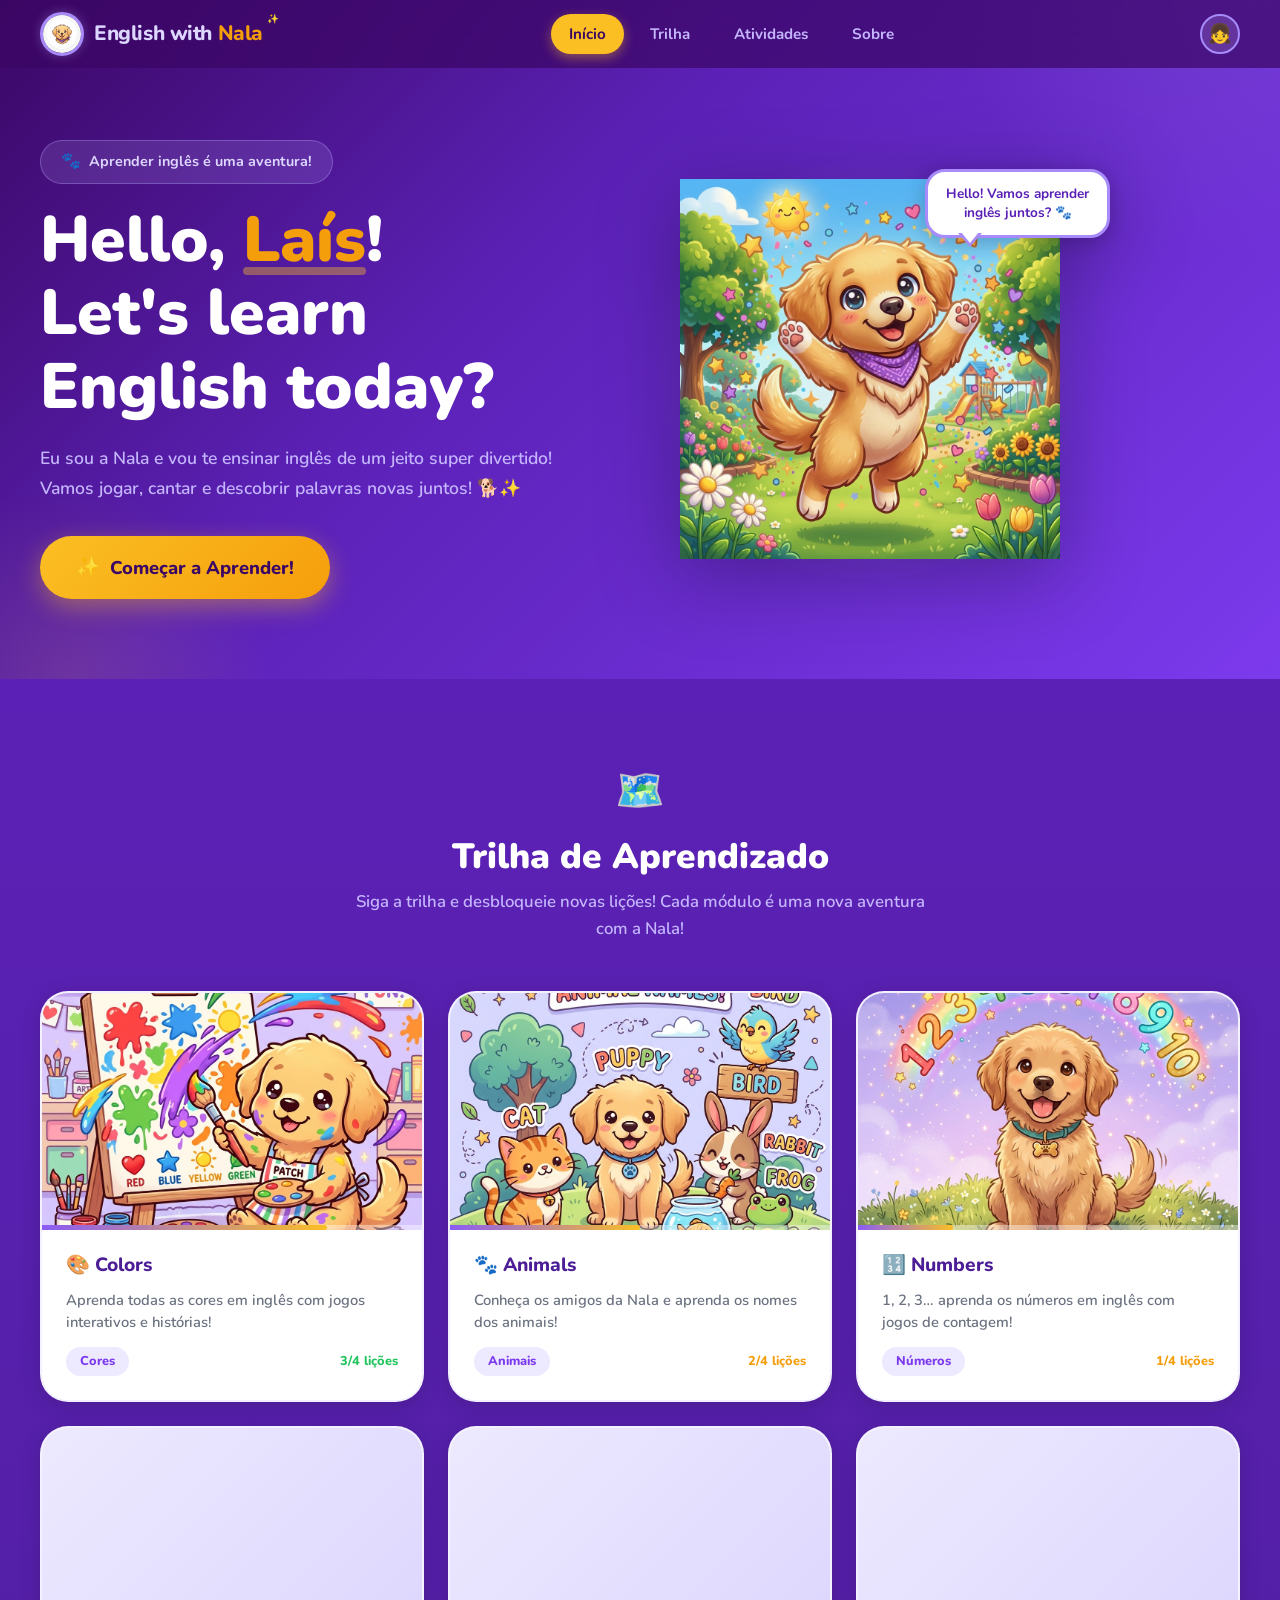
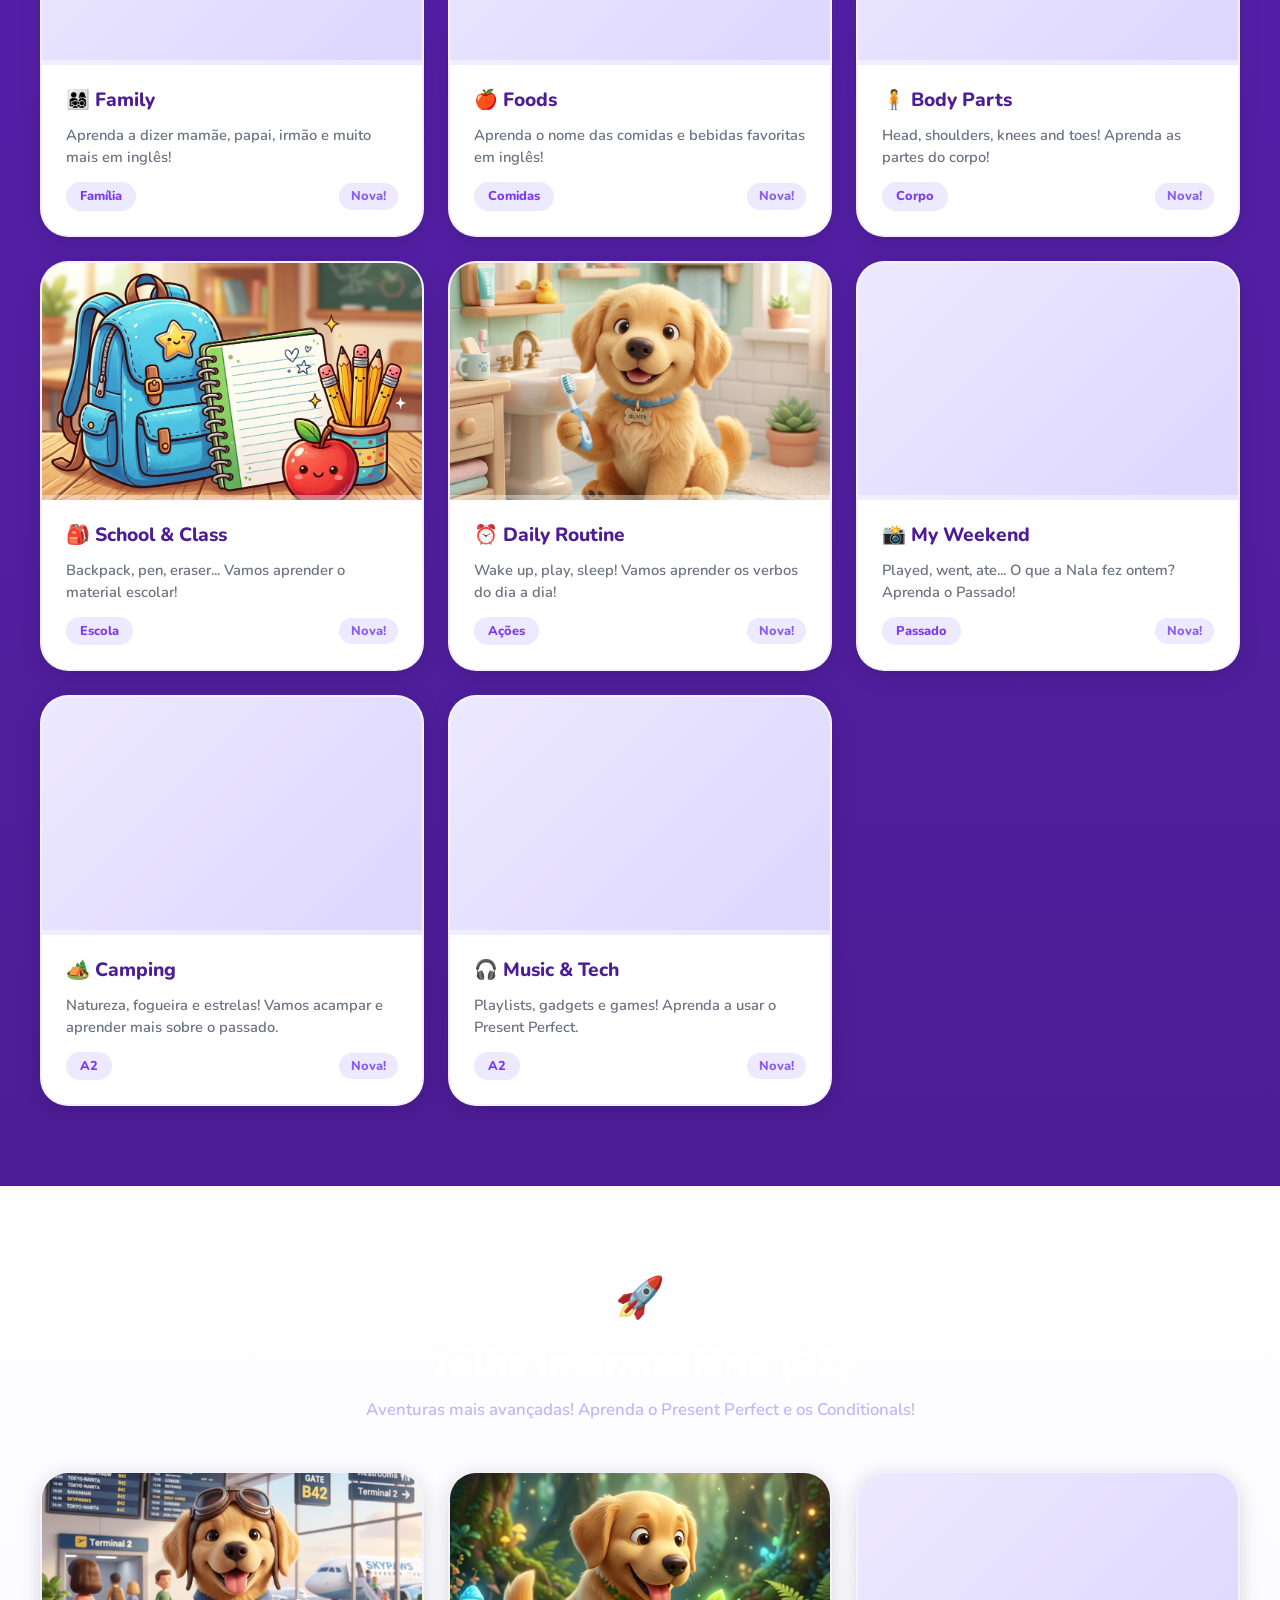
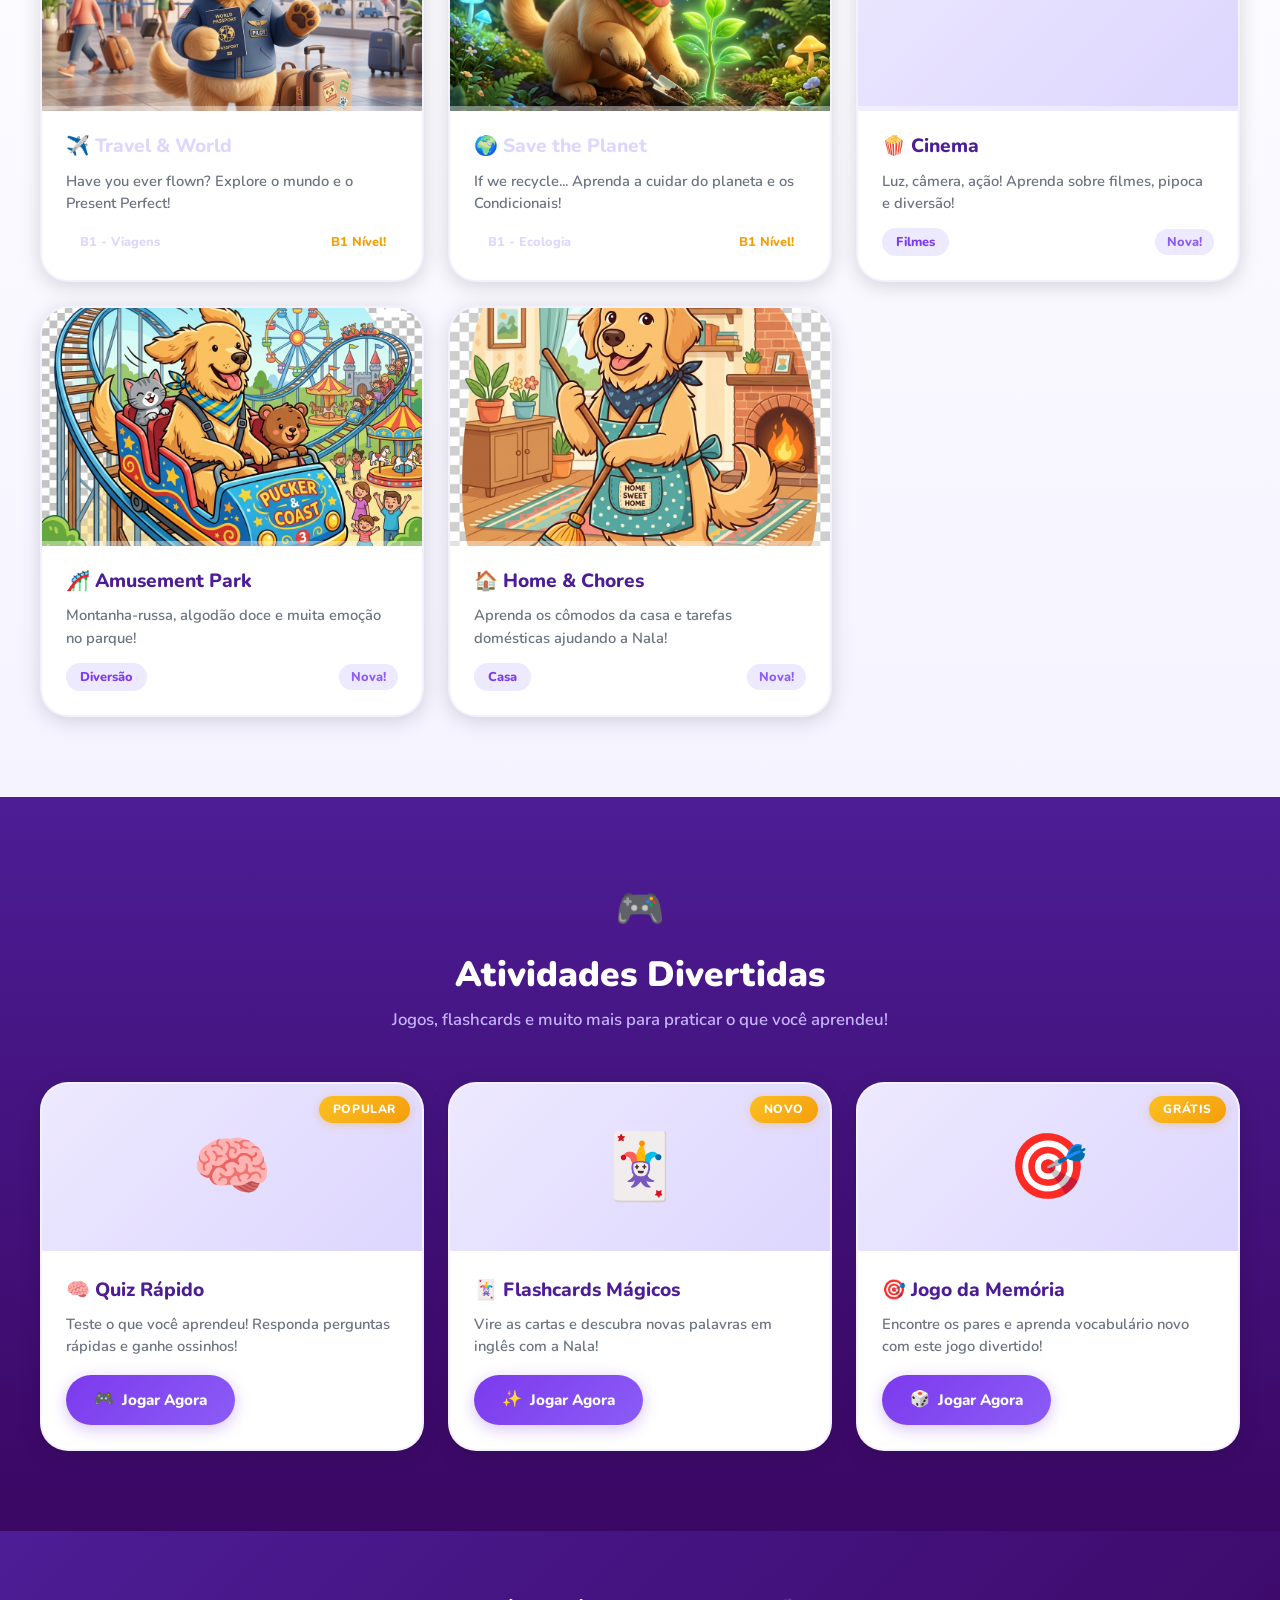
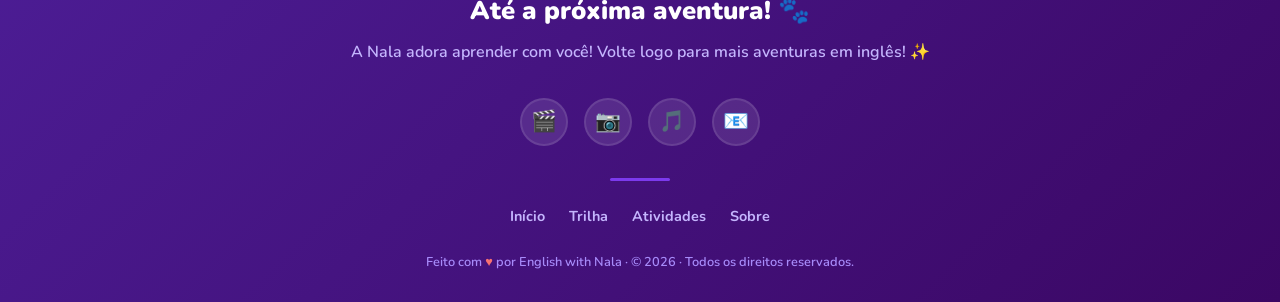
==== commit b9f3cddc: "feat: add A2 modules Camping and Tech" ====
--- a/index.html
+++ b/index.html
@@ -294,6 +294,42 @@
           </div>
         </div>
       </a>
+
+      <!-- Trail Card 10 — Camping Adventure (A2) -->
+      <a href="module-hub.html?module=camping" class="trail-card scroll-reveal unlocked" id="trail-card-camping">
+        <div class="trail-card-thumb">
+          <img src="images/thumb-camping.jpg" alt="Nala no acampamento" loading="lazy" decoding="async" />
+          <div class="trail-card-progress">
+            <div class="progress-bar" style="width: 0%"></div>
+          </div>
+        </div>
+        <div class="trail-card-body">
+          <h3 class="trail-card-title">🏕️ Camping</h3>
+          <p class="trail-card-desc">Natureza, fogueira e estrelas! Vamos acampar e aprender mais sobre o passado.</p>
+          <div class="trail-card-footer">
+            <span class="trail-card-tag">A2</span>
+            <span class="trail-card-status new">Nova!</span>
+          </div>
+        </div>
+      </a>
+
+      <!-- Trail Card 11 — Music & Tech (A2) -->
+      <a href="module-hub.html?module=tech" class="trail-card scroll-reveal unlocked" id="trail-card-tech">
+        <div class="trail-card-thumb">
+          <img src="images/thumb-tech.jpg" alt="Nala gamer com fone" loading="lazy" decoding="async" />
+          <div class="trail-card-progress">
+            <div class="progress-bar" style="width: 0%"></div>
+          </div>
+        </div>
+        <div class="trail-card-body">
+          <h3 class="trail-card-title">🎧 Music & Tech</h3>
+          <p class="trail-card-desc">Playlists, gadgets e games! Aprenda a usar o Present Perfect.</p>
+          <div class="trail-card-footer">
+            <span class="trail-card-tag">A2</span>
+            <span class="trail-card-status new">Nova!</span>
+          </div>
+        </div>
+      </a>
     </div>
   </section>
 
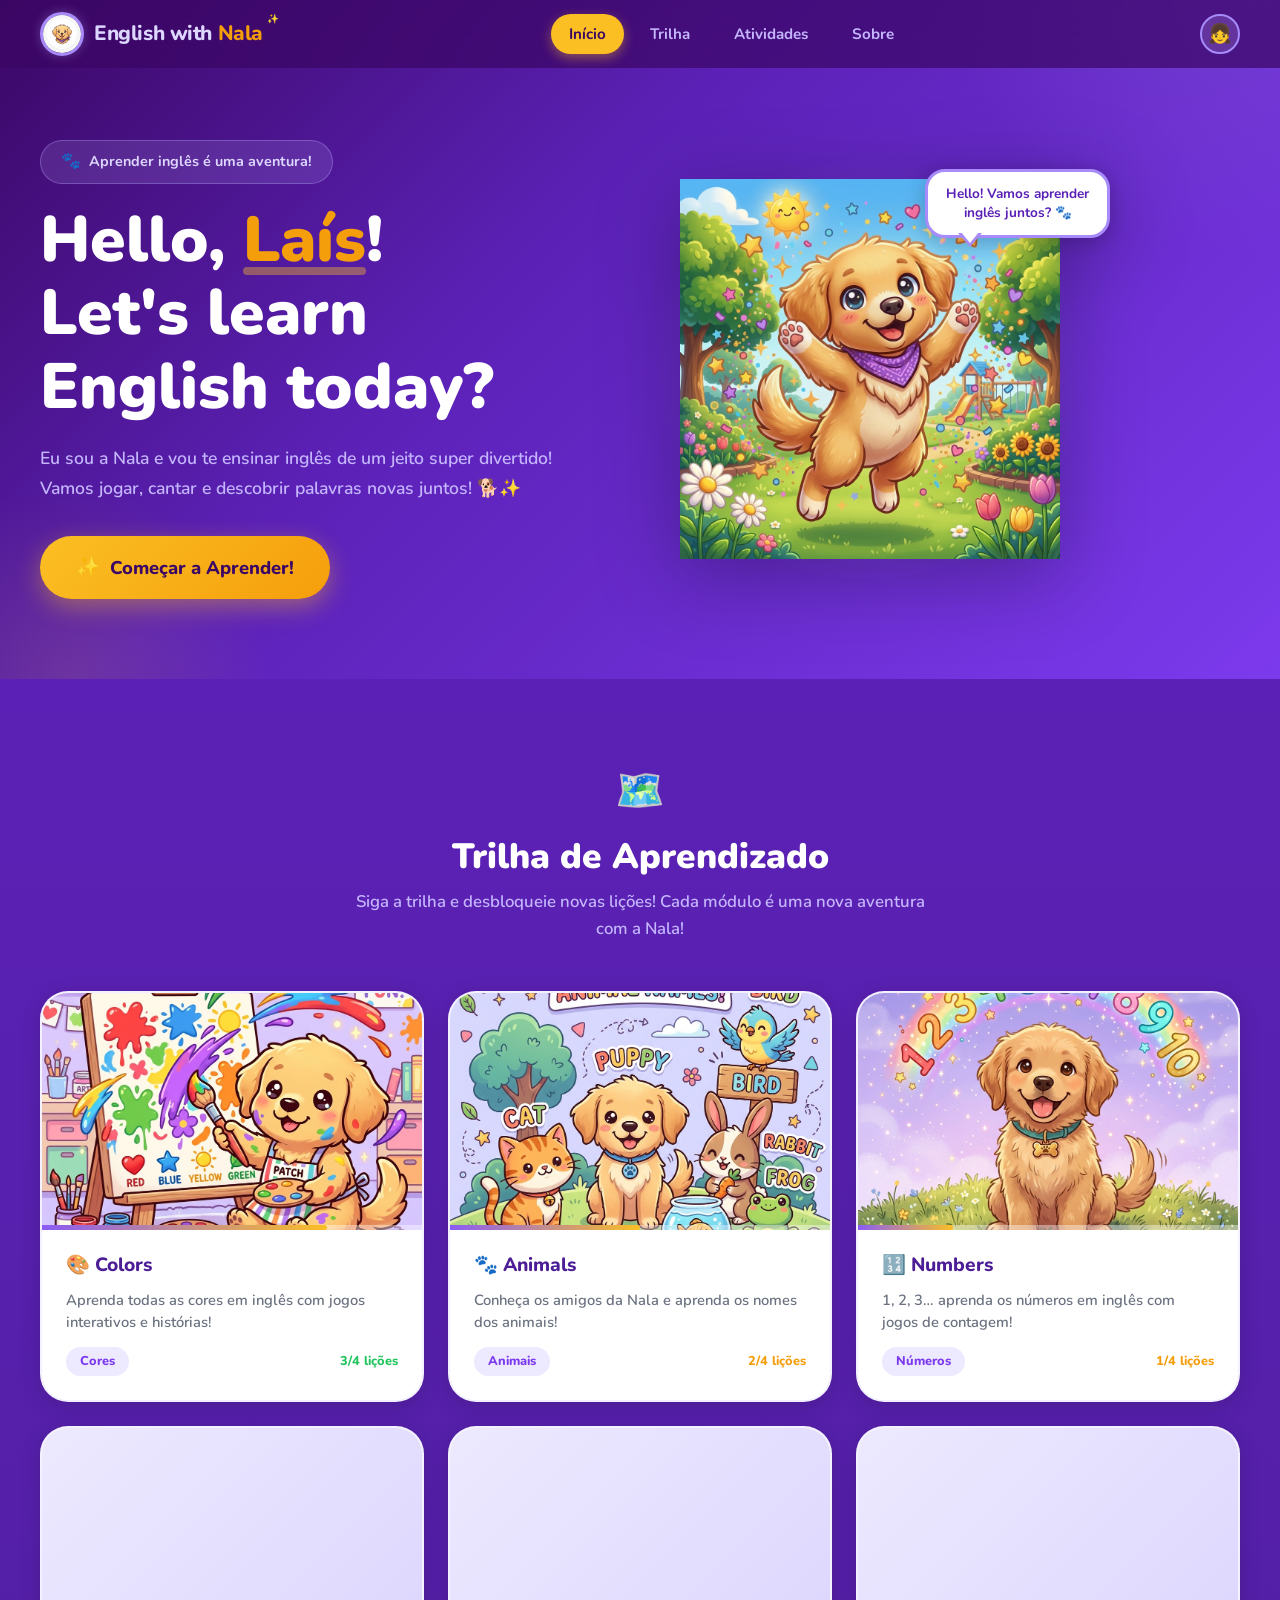
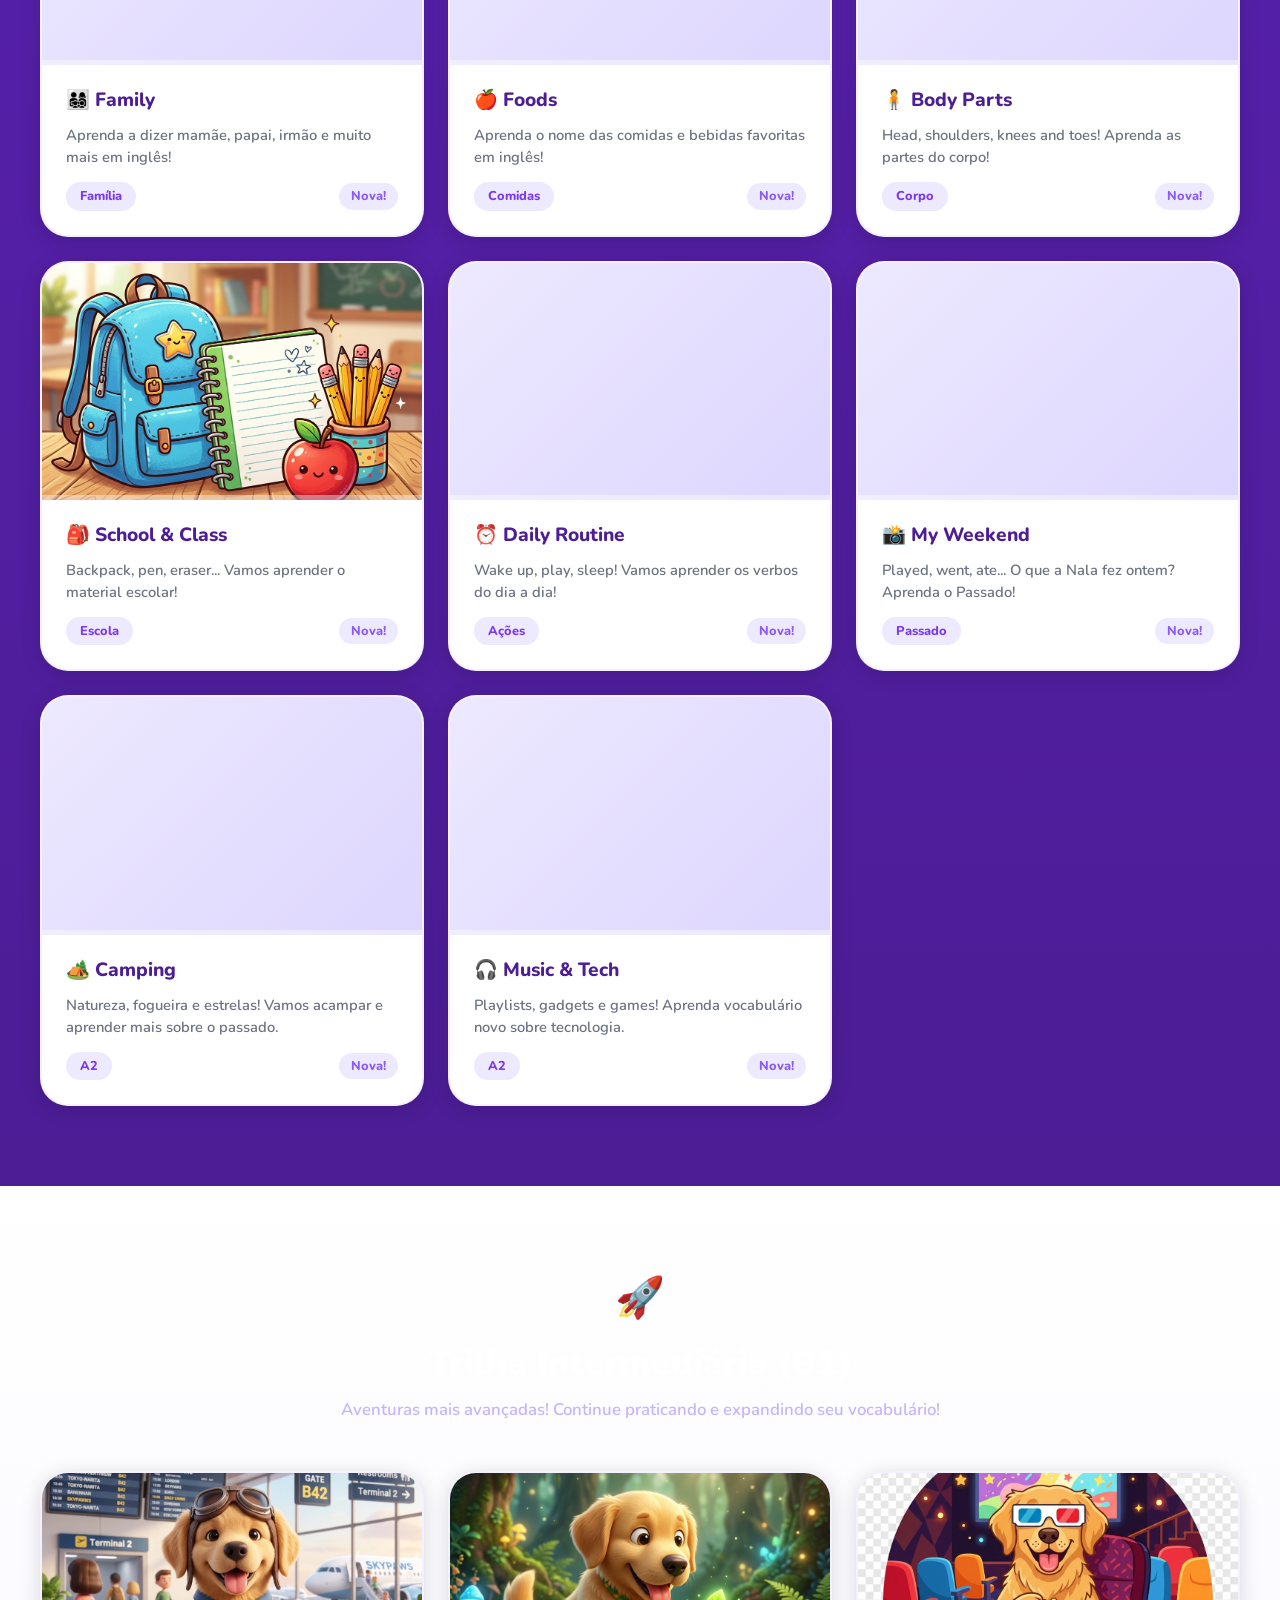
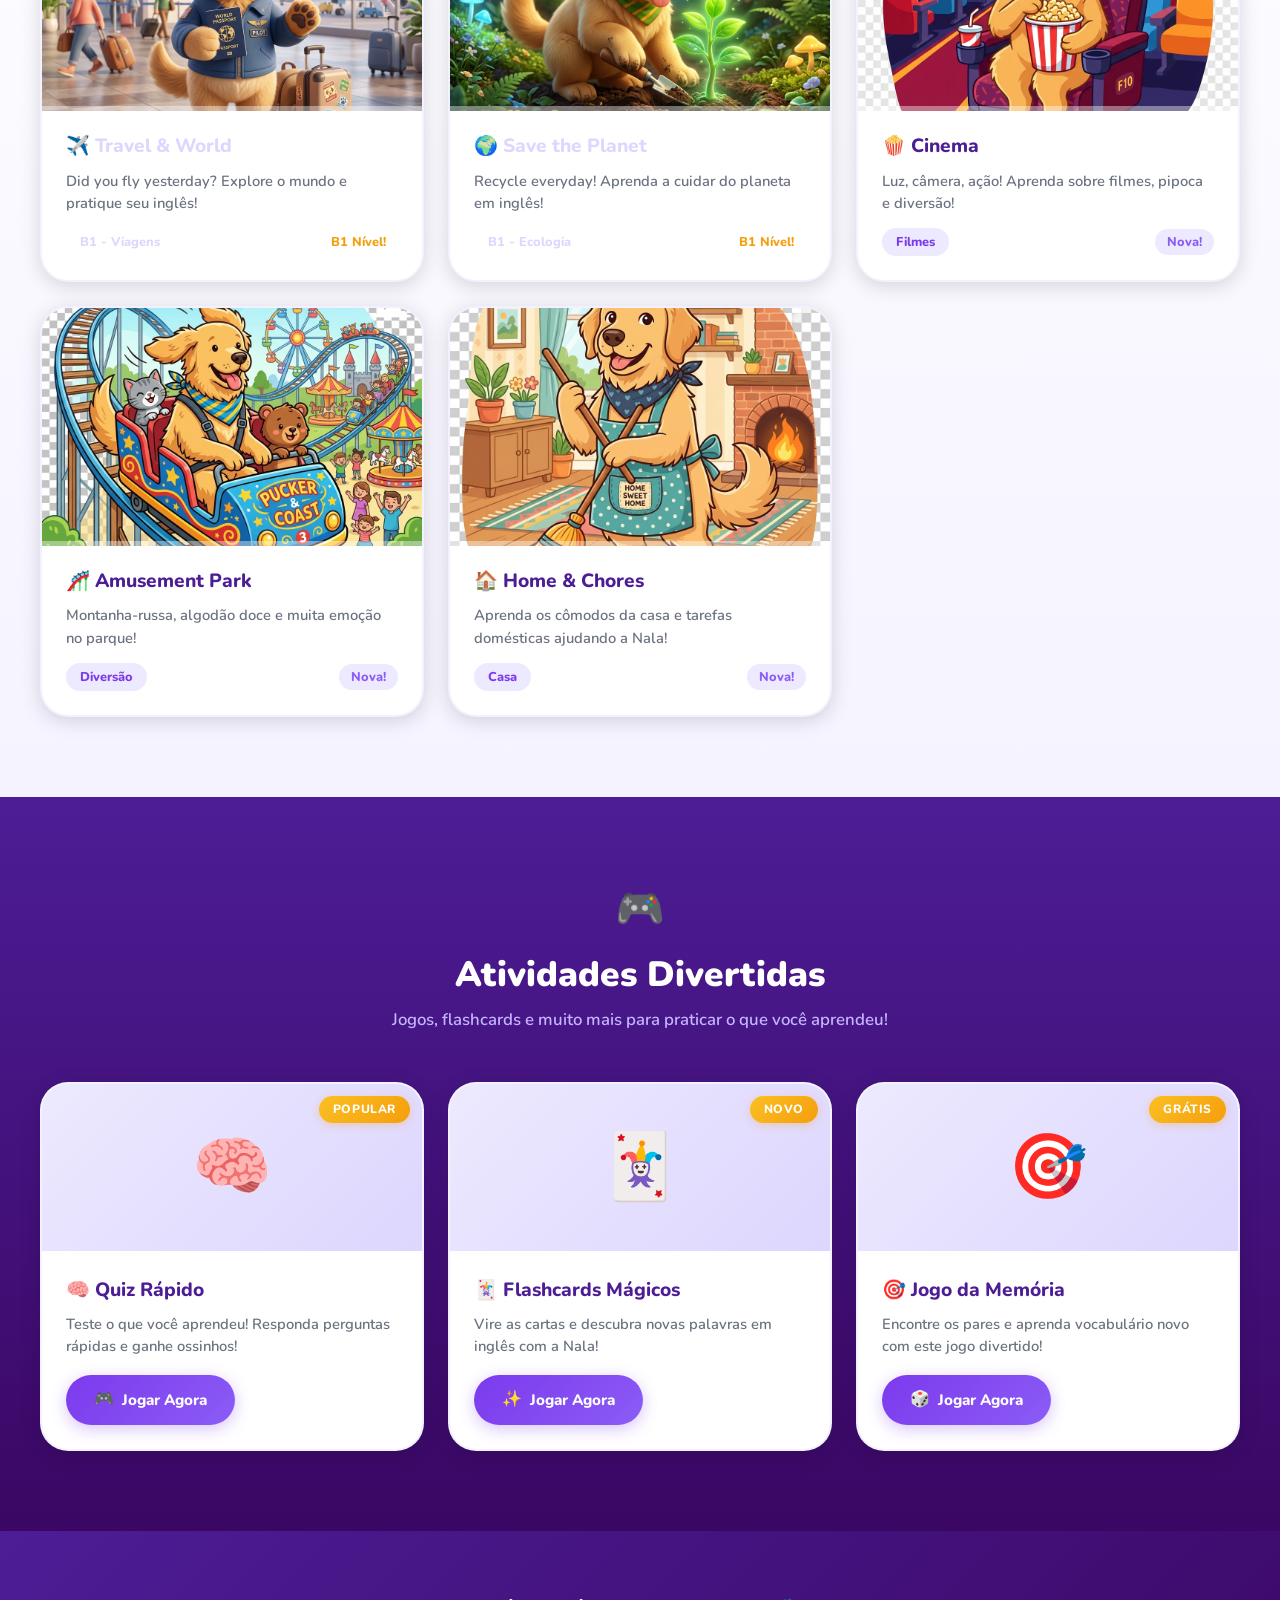
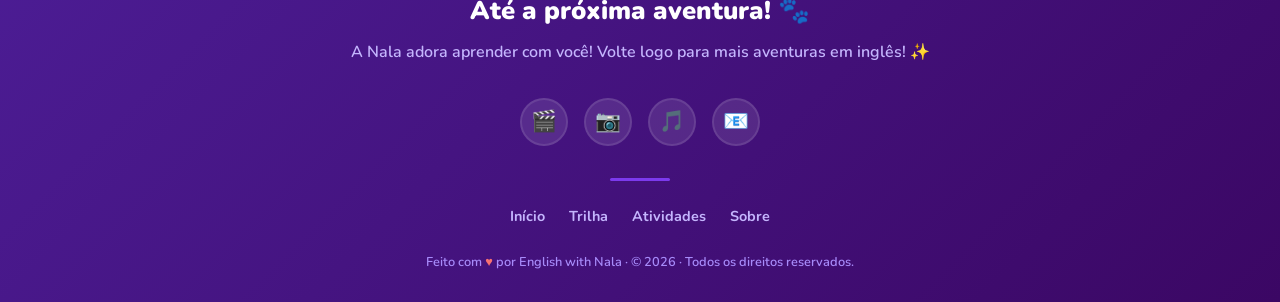
==== commit 96818d7e: "Rewrite advanced tenses to simple present and simple past" ====
--- a/index.html
+++ b/index.html
@@ -323,7 +323,7 @@
         </div>
         <div class="trail-card-body">
           <h3 class="trail-card-title">🎧 Music & Tech</h3>
-          <p class="trail-card-desc">Playlists, gadgets e games! Aprenda a usar o Present Perfect.</p>
+          <p class="trail-card-desc">Playlists, gadgets e games! Aprenda vocabulário novo sobre tecnologia.</p>
           <div class="trail-card-footer">
             <span class="trail-card-tag">A2</span>
             <span class="trail-card-status new">Nova!</span>
@@ -340,7 +340,7 @@
     <div class="section-header">
       <div class="section-icon" aria-hidden="true">🚀</div>
       <h2 class="section-title" id="trail-b1-title">Trilha Intermediária (B1)</h2>
-      <p class="section-subtitle">Aventuras mais avançadas! Aprenda o Present Perfect e os Conditionals!</p>
+      <p class="section-subtitle">Aventuras mais avançadas! Continue praticando e expandindo seu vocabulário!</p>
     </div>
 
     <div class="trail-grid" id="trail-grid-b1">
@@ -354,7 +354,7 @@
         </div>
         <div class="trail-card-body">
           <h3 class="trail-card-title" style="color: var(--gold-600);">✈️ Travel & World</h3>
-          <p class="trail-card-desc">Have you ever flown? Explore o mundo e o Present Perfect!</p>
+          <p class="trail-card-desc">Did you fly yesterday? Explore o mundo e pratique seu inglês!</p>
           <div class="trail-card-footer">
             <span class="trail-card-tag" style="background: var(--gold-100); color: var(--gold-600);">B1 - Viagens</span>
             <span class="trail-card-status new" style="color: var(--gold-500); background: var(--gold-100); box-shadow: none;">B1 Nível!</span>
@@ -372,7 +372,7 @@
         </div>
         <div class="trail-card-body">
           <h3 class="trail-card-title" style="color: var(--gold-600);">🌍 Save the Planet</h3>
-          <p class="trail-card-desc">If we recycle... Aprenda a cuidar do planeta e os Condicionais!</p>
+          <p class="trail-card-desc">Recycle everyday! Aprenda a cuidar do planeta em inglês!</p>
           <div class="trail-card-footer">
             <span class="trail-card-tag" style="background: var(--gold-100); color: var(--gold-600);">B1 - Ecologia</span>
             <span class="trail-card-status new" style="color: var(--gold-500); background: var(--gold-100); box-shadow: none;">B1 Nível!</span>
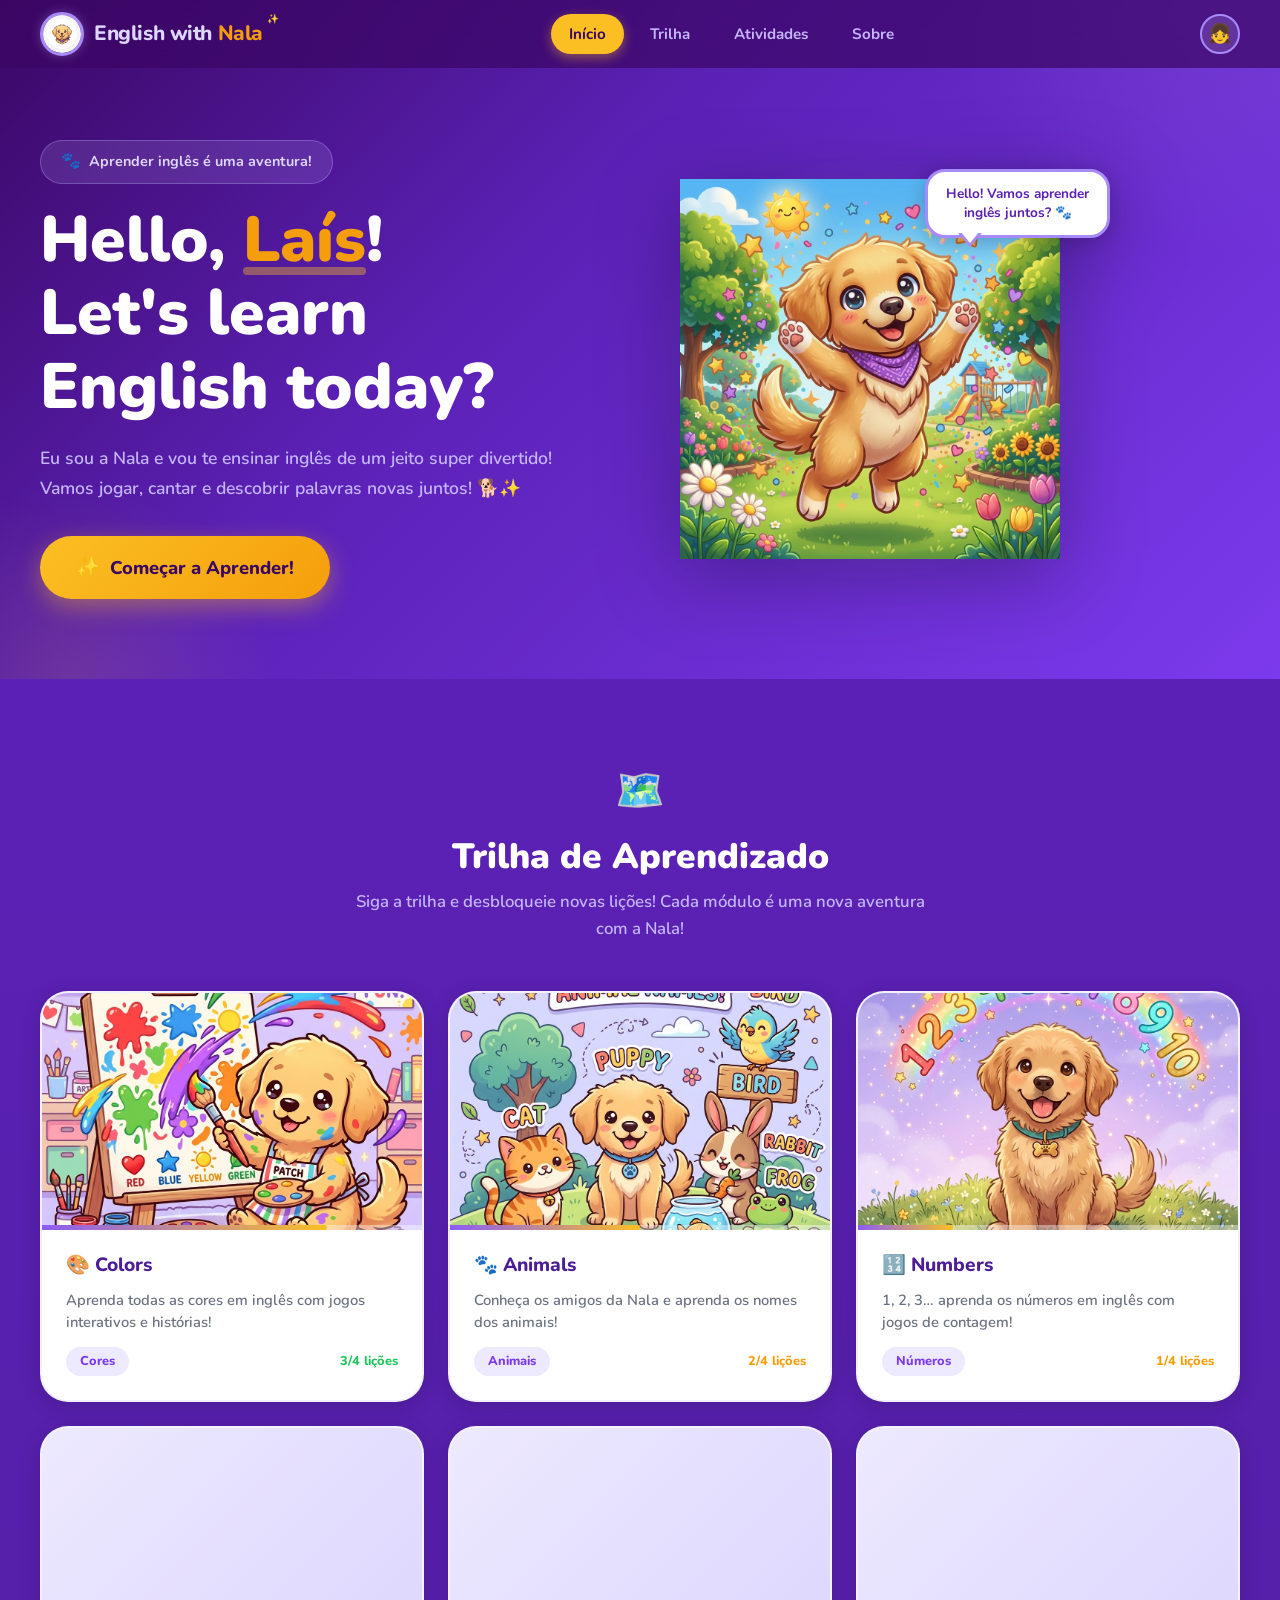
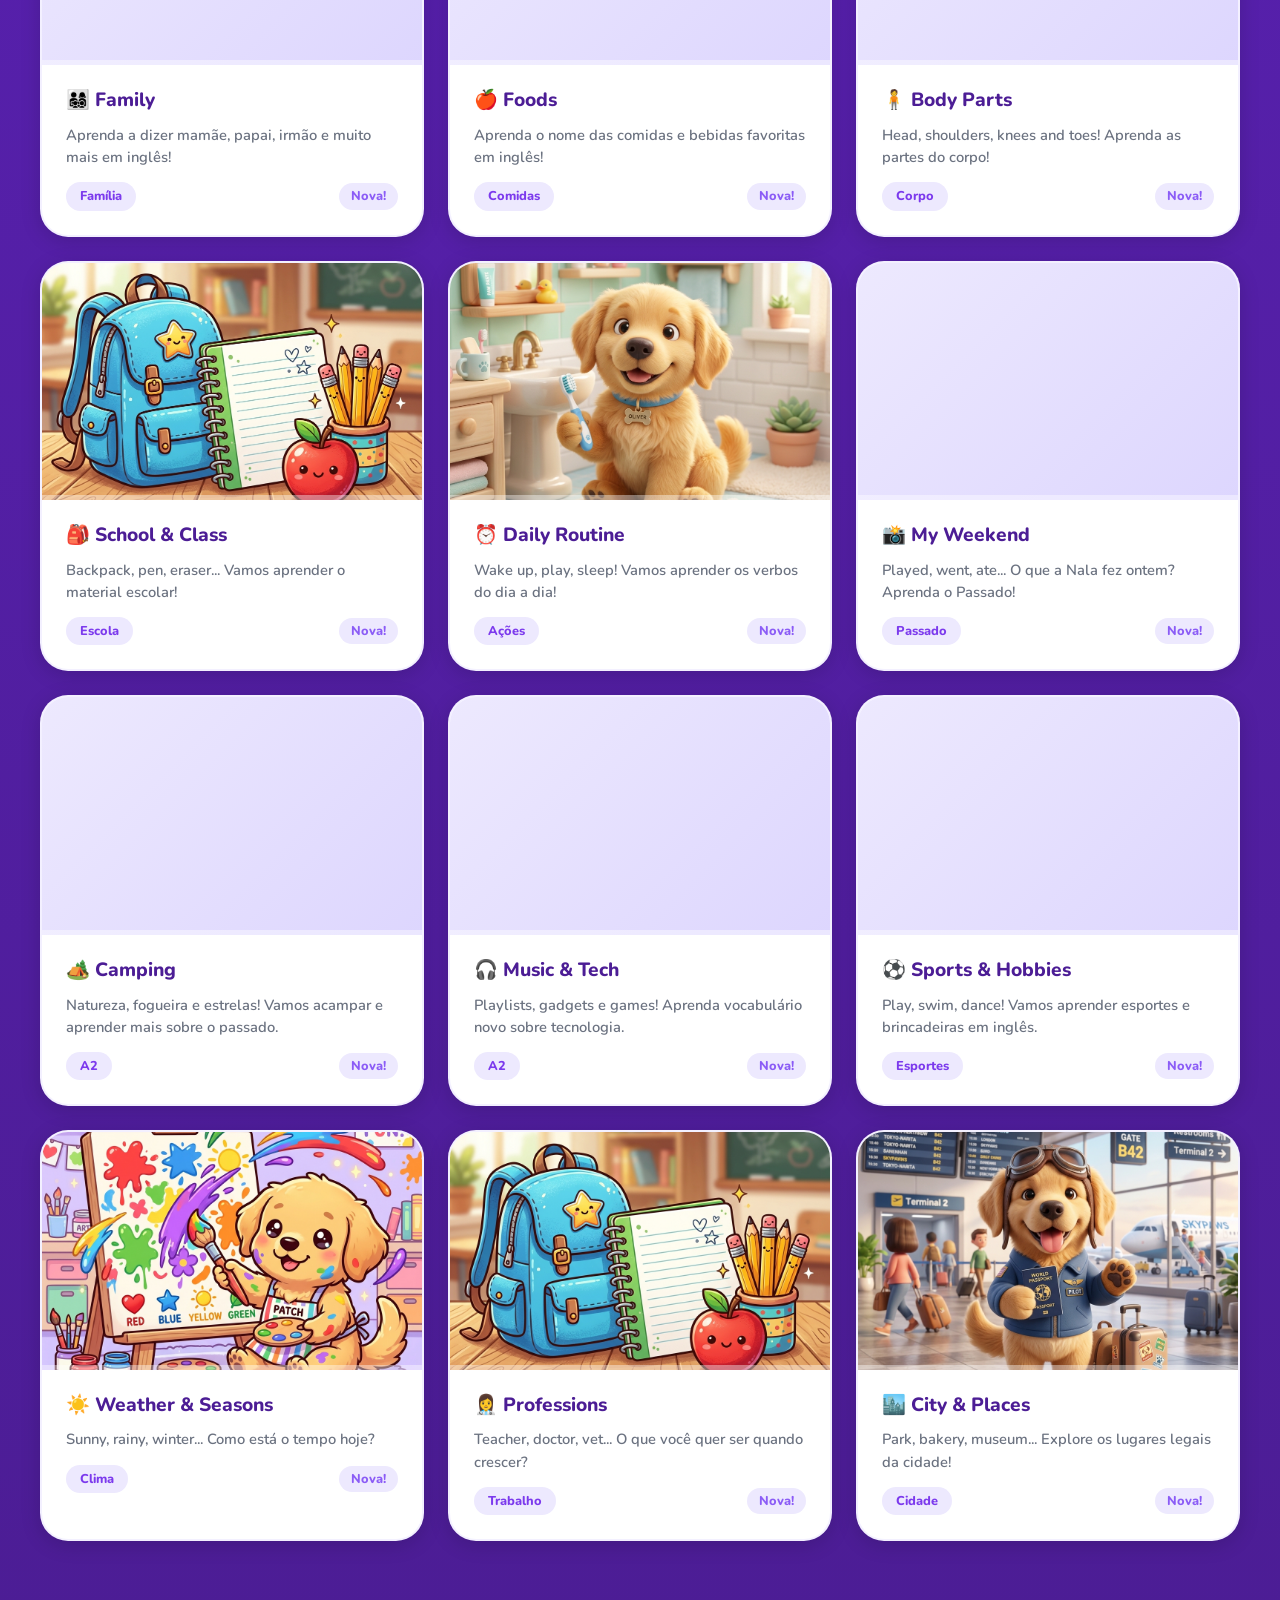
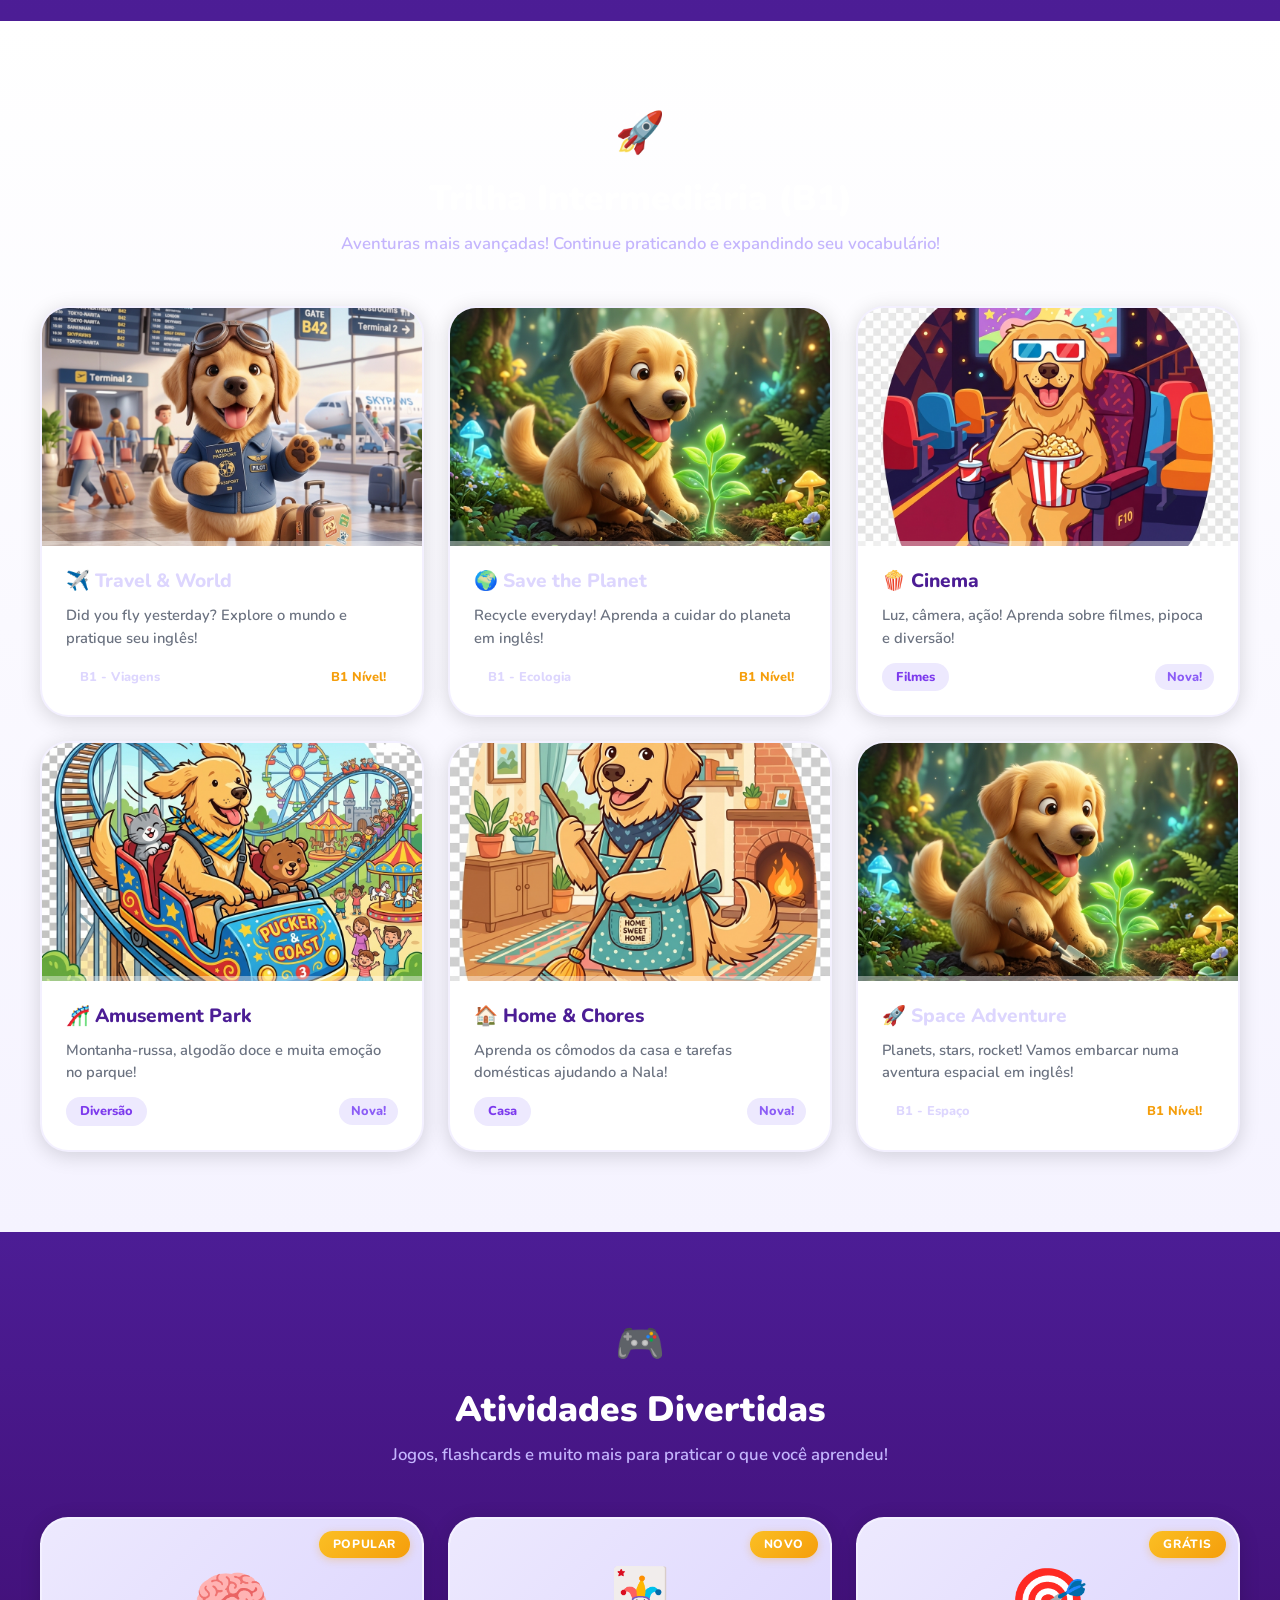
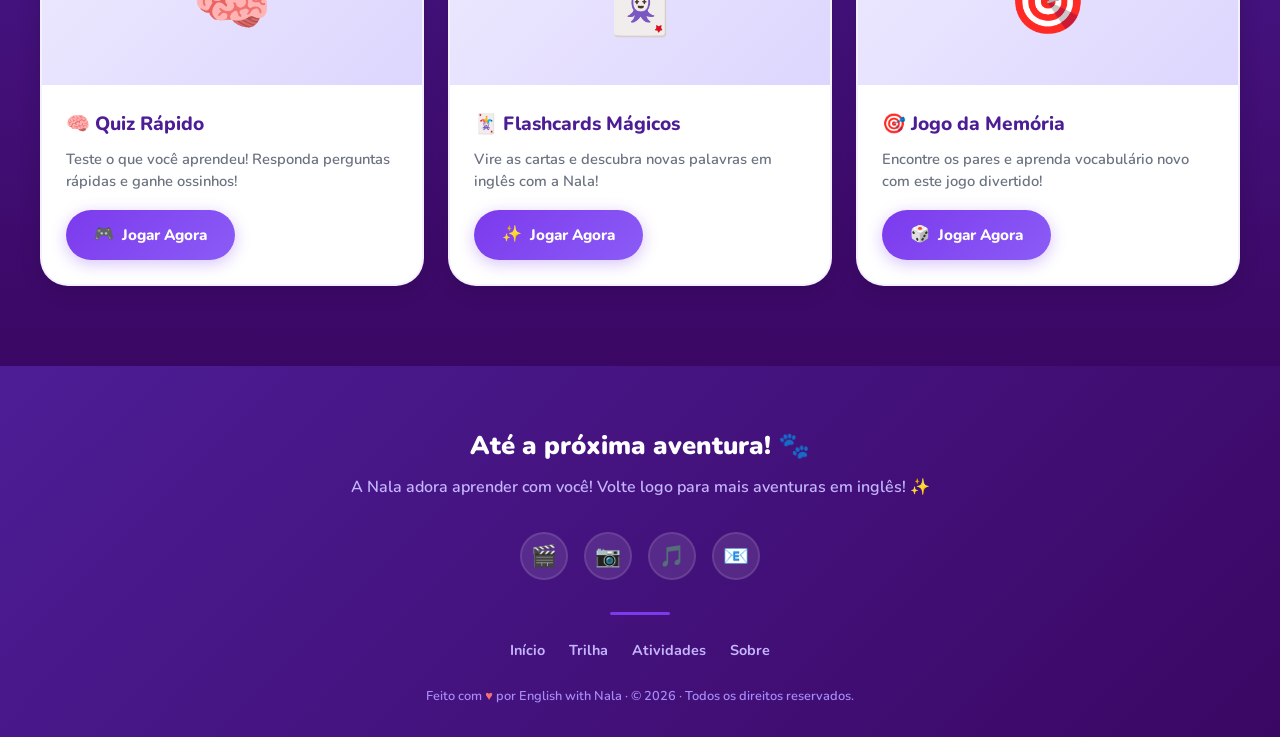
==== commit 72bdb2d8: "feat: add 5 new learning scenarios (sports, weather, professions, city, space)" ====
--- a/index.html
+++ b/index.html
@@ -330,6 +330,78 @@
           </div>
         </div>
       </a>
+
+      <!-- Trail Card 12 — Sports & Hobbies (New) -->
+      <a href="module-hub.html?module=sports" class="trail-card scroll-reveal unlocked" id="trail-card-sports">
+        <div class="trail-card-thumb">
+          <img src="images/thumb-sports.jpg" alt="Nala jogando bola" loading="lazy" decoding="async" onerror="this.src='images/thumb-animals.png'" />
+          <div class="trail-card-progress">
+            <div class="progress-bar" style="width: 0%"></div>
+          </div>
+        </div>
+        <div class="trail-card-body">
+          <h3 class="trail-card-title">⚽ Sports & Hobbies</h3>
+          <p class="trail-card-desc">Play, swim, dance! Vamos aprender esportes e brincadeiras em inglês.</p>
+          <div class="trail-card-footer">
+            <span class="trail-card-tag">Esportes</span>
+            <span class="trail-card-status new">Nova!</span>
+          </div>
+        </div>
+      </a>
+
+      <!-- Trail Card 13 — Weather & Seasons (New) -->
+      <a href="module-hub.html?module=weather" class="trail-card scroll-reveal unlocked" id="trail-card-weather">
+        <div class="trail-card-thumb">
+          <img src="images/thumb-weather.jpg" alt="Nala na chuva e no sol" loading="lazy" decoding="async" onerror="this.src='images/thumb-colors.png'" />
+          <div class="trail-card-progress">
+            <div class="progress-bar" style="width: 0%"></div>
+          </div>
+        </div>
+        <div class="trail-card-body">
+          <h3 class="trail-card-title">☀️ Weather & Seasons</h3>
+          <p class="trail-card-desc">Sunny, rainy, winter... Como está o tempo hoje?</p>
+          <div class="trail-card-footer">
+            <span class="trail-card-tag">Clima</span>
+            <span class="trail-card-status new">Nova!</span>
+          </div>
+        </div>
+      </a>
+
+      <!-- Trail Card 14 — Professions (New) -->
+      <a href="module-hub.html?module=professions" class="trail-card scroll-reveal unlocked" id="trail-card-professions">
+        <div class="trail-card-thumb">
+          <img src="images/thumb-professions.jpg" alt="Nala vestida de profissões" loading="lazy" decoding="async" onerror="this.src='images/thumb-school.png'" />
+          <div class="trail-card-progress">
+            <div class="progress-bar" style="width: 0%"></div>
+          </div>
+        </div>
+        <div class="trail-card-body">
+          <h3 class="trail-card-title">👩‍⚕️ Professions</h3>
+          <p class="trail-card-desc">Teacher, doctor, vet... O que você quer ser quando crescer?</p>
+          <div class="trail-card-footer">
+            <span class="trail-card-tag">Trabalho</span>
+            <span class="trail-card-status new">Nova!</span>
+          </div>
+        </div>
+      </a>
+
+      <!-- Trail Card 15 — City & Places (New) -->
+      <a href="module-hub.html?module=city" class="trail-card scroll-reveal unlocked" id="trail-card-city">
+        <div class="trail-card-thumb">
+          <img src="images/thumb-city.jpg" alt="Nala passeando na cidade" loading="lazy" decoding="async" onerror="this.src='images/thumb-travel.png'" />
+          <div class="trail-card-progress">
+            <div class="progress-bar" style="width: 0%"></div>
+          </div>
+        </div>
+        <div class="trail-card-body">
+          <h3 class="trail-card-title">🏙️ City & Places</h3>
+          <p class="trail-card-desc">Park, bakery, museum... Explore os lugares legais da cidade!</p>
+          <div class="trail-card-footer">
+            <span class="trail-card-tag">Cidade</span>
+            <span class="trail-card-status new">Nova!</span>
+          </div>
+        </div>
+      </a>
     </div>
   </section>
 
@@ -429,6 +501,24 @@
           <div class="trail-card-footer">
             <span class="trail-card-tag">Casa</span>
             <span class="trail-card-status new">Nova!</span>
+          </div>
+        </div>
+      </a>
+
+      <!-- Trail Card - Space Adventure (New) -->
+      <a href="module-hub.html?module=space" class="trail-card scroll-reveal unlocked" id="trail-card-space">
+        <div class="trail-card-thumb">
+          <img src="images/thumb-space.jpg" alt="Nala astronauta no espaço" loading="lazy" decoding="async" onerror="this.src='images/thumb-eco.png'" />
+          <div class="trail-card-progress">
+            <div class="progress-bar" style="width: 0%; background: linear-gradient(90deg, var(--gold-400), var(--gold-600));"></div>
+          </div>
+        </div>
+        <div class="trail-card-body">
+          <h3 class="trail-card-title" style="color: var(--gold-600);">🚀 Space Adventure</h3>
+          <p class="trail-card-desc">Planets, stars, rocket! Vamos embarcar numa aventura espacial em inglês!</p>
+          <div class="trail-card-footer">
+            <span class="trail-card-tag" style="background: var(--gold-100); color: var(--gold-600);">B1 - Espaço</span>
+            <span class="trail-card-status new" style="color: var(--gold-500); background: var(--gold-100); box-shadow: none;">B1 Nível!</span>
           </div>
         </div>
       </a>
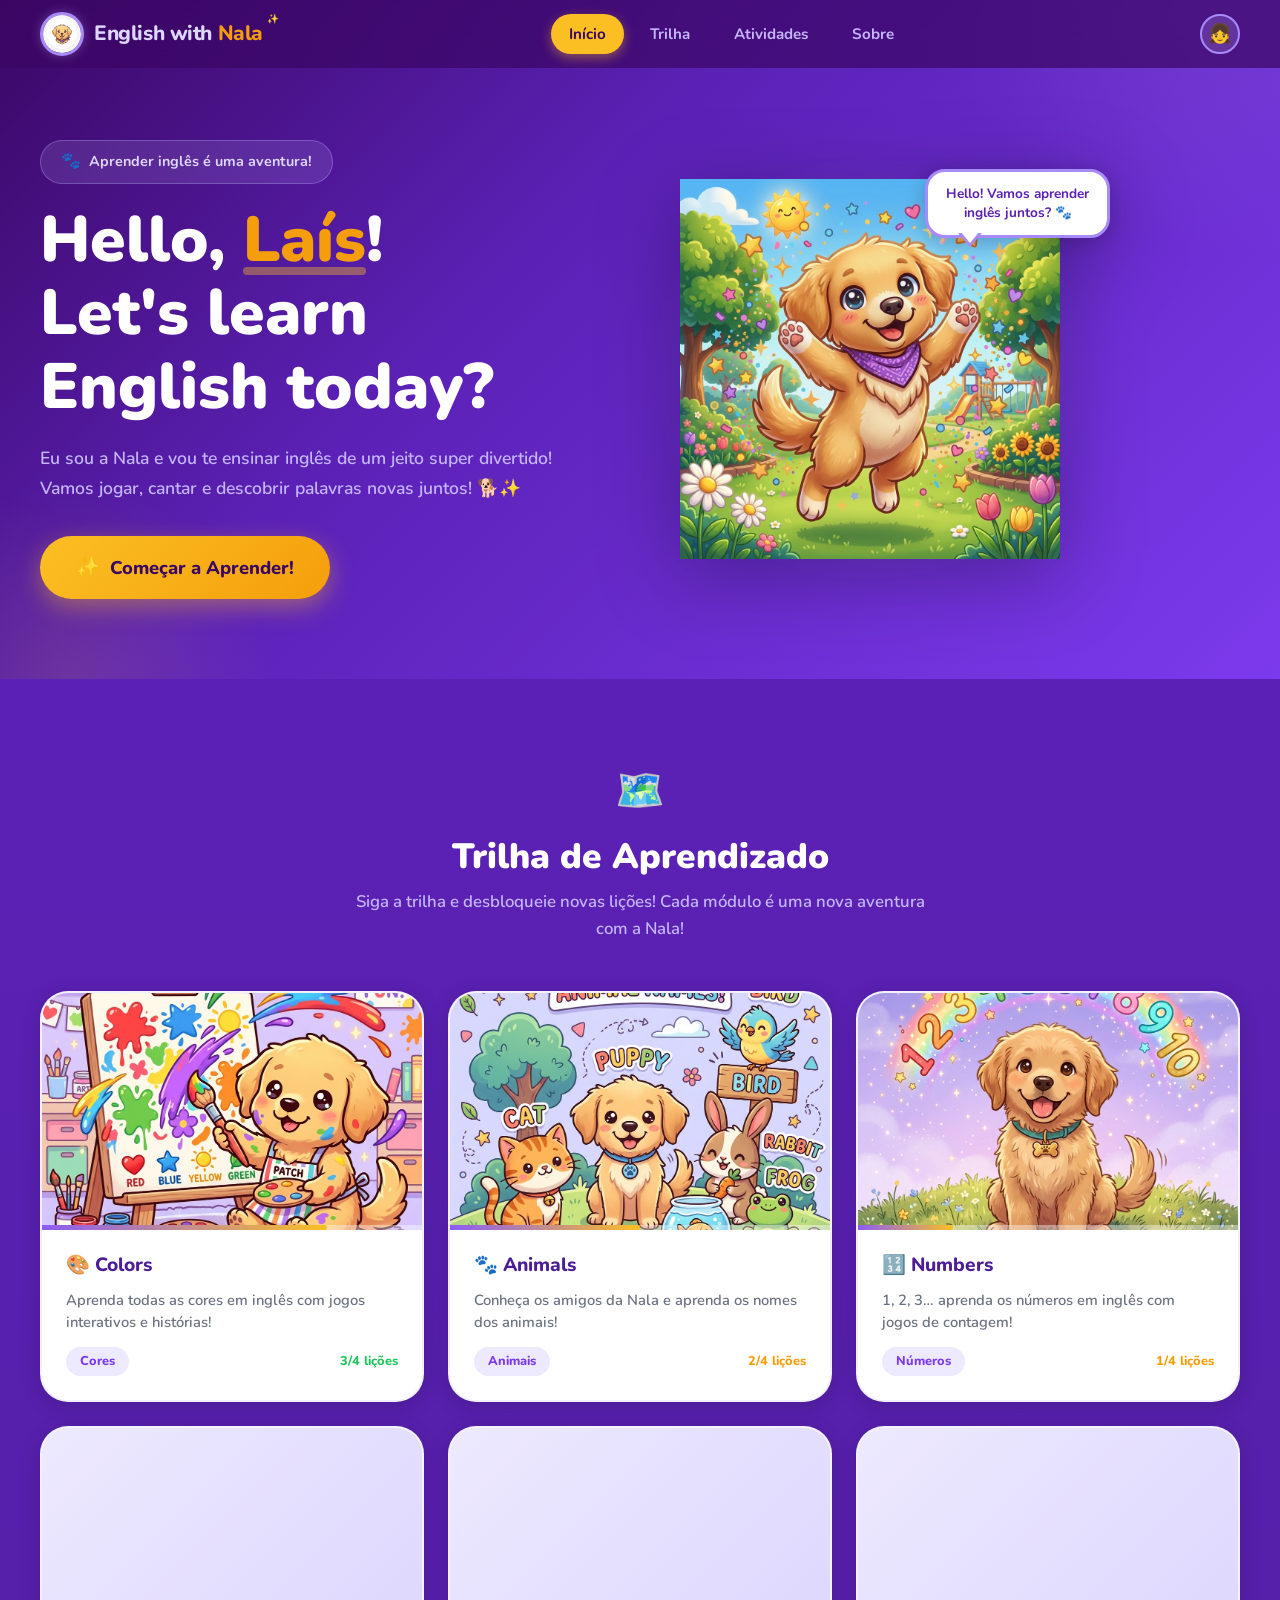
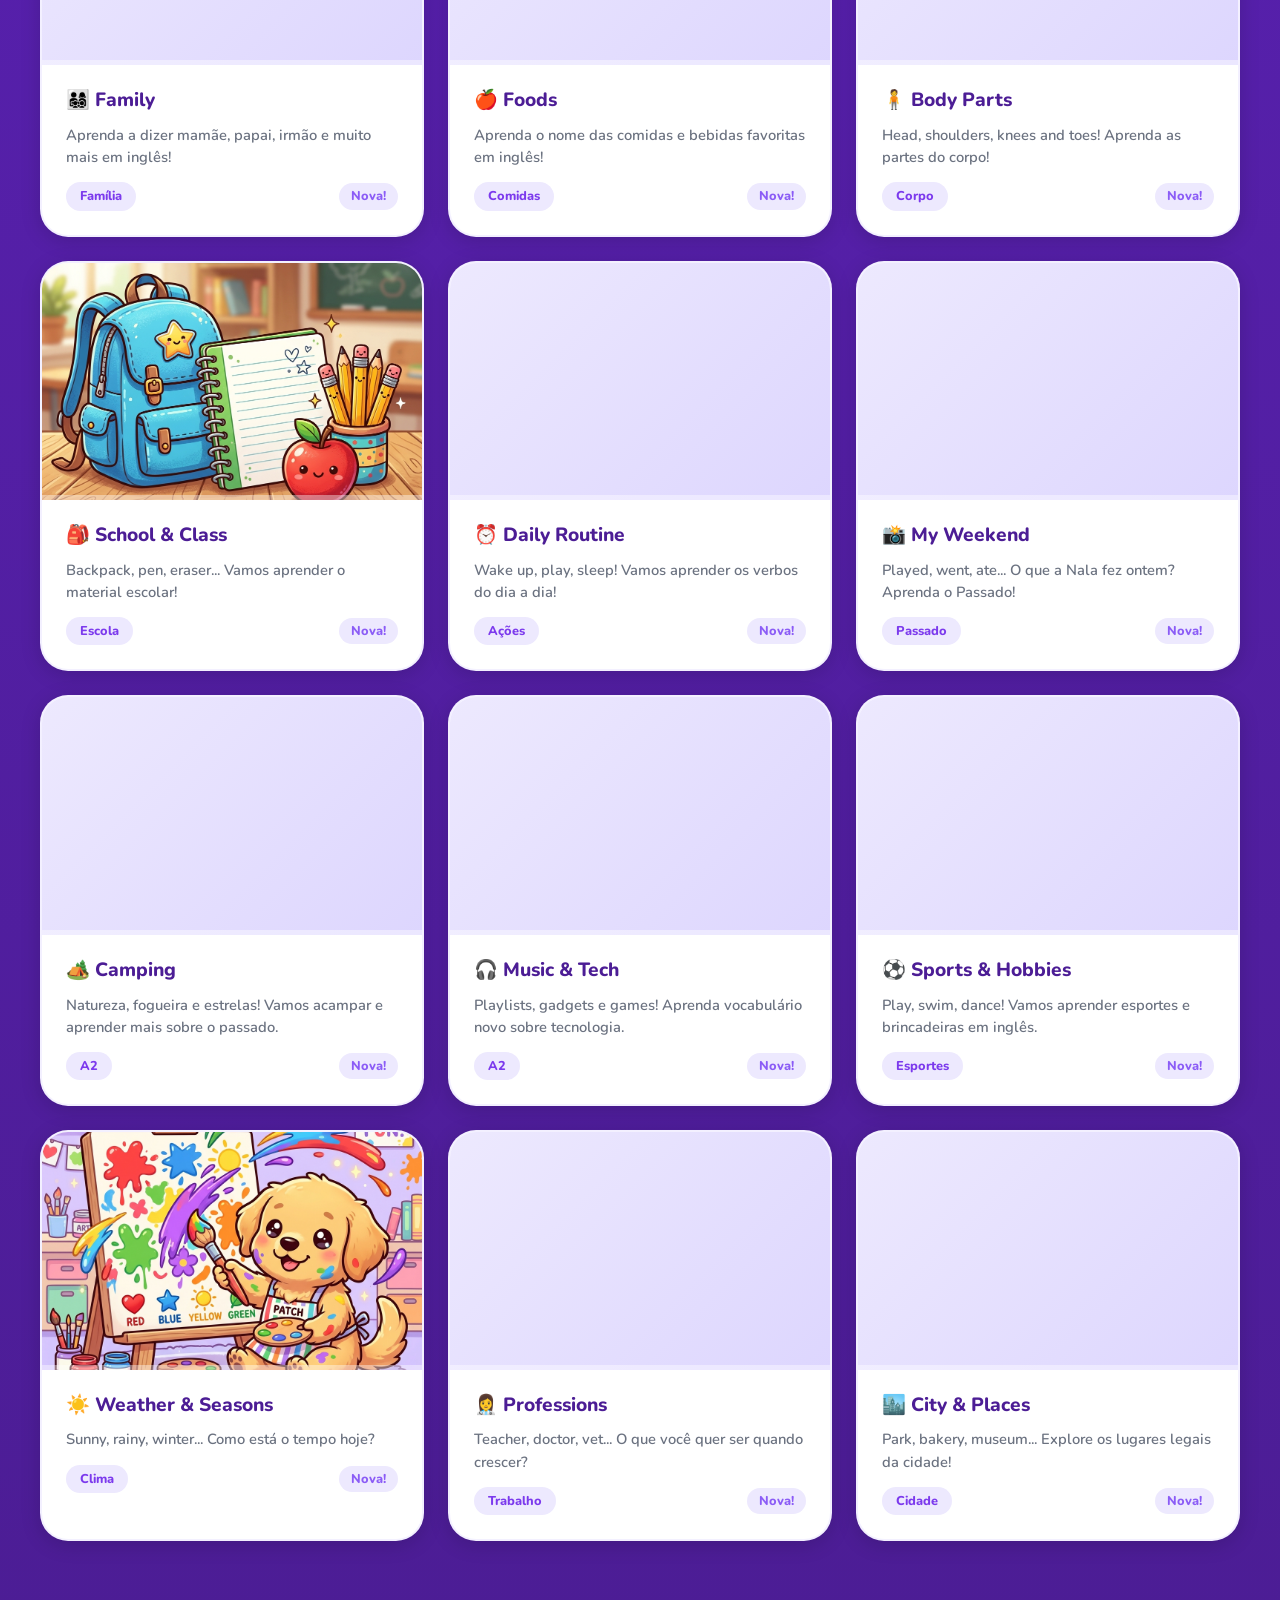
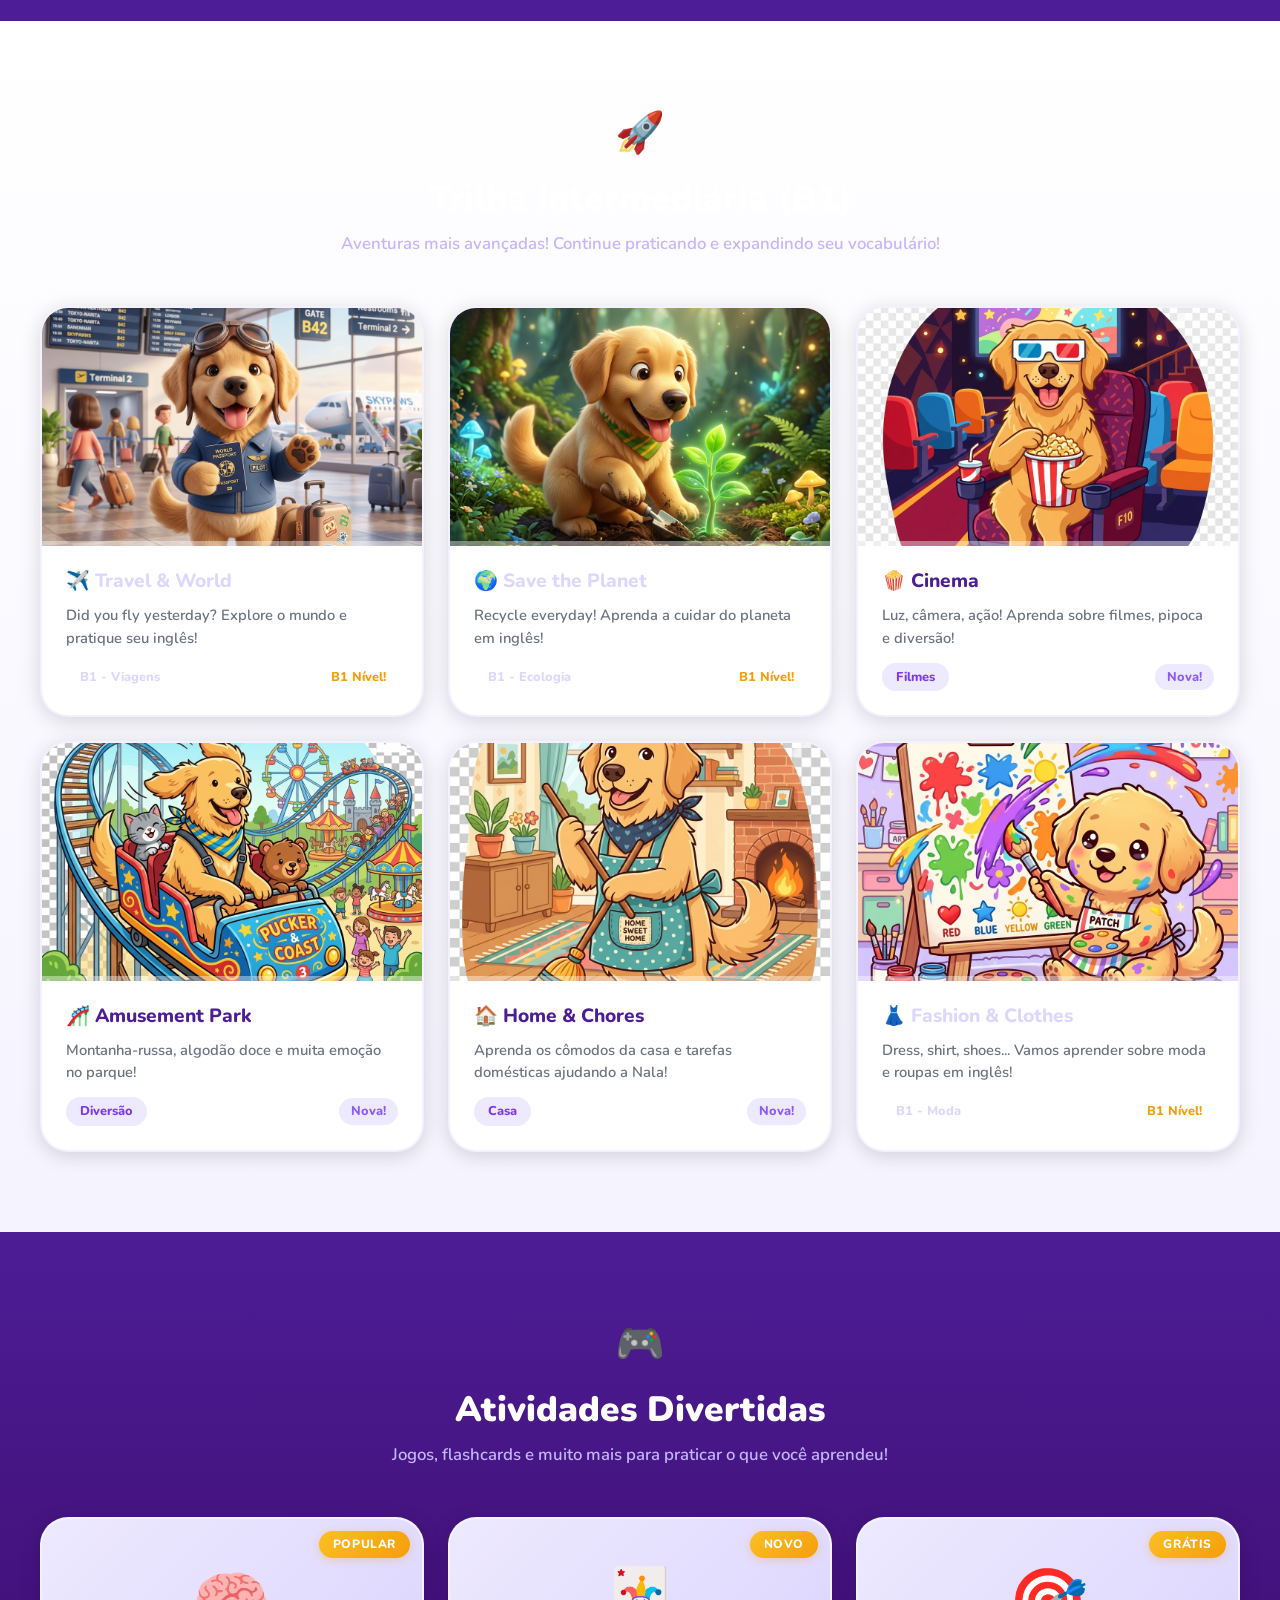
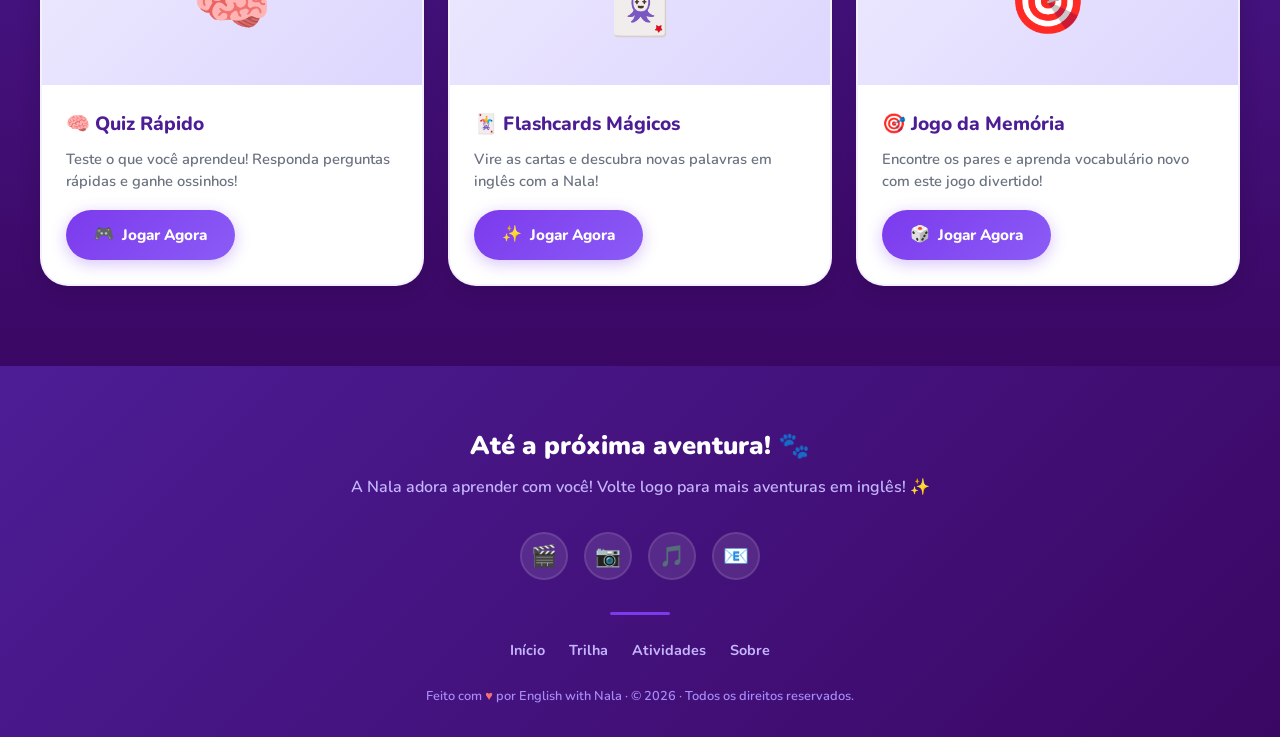
==== commit 15c130a8: "refactor: replace space adventure with fashion & clothes" ====
--- a/index.html
+++ b/index.html
@@ -505,19 +505,19 @@
         </div>
       </a>
 
-      <!-- Trail Card - Space Adventure (New) -->
-      <a href="module-hub.html?module=space" class="trail-card scroll-reveal unlocked" id="trail-card-space">
-        <div class="trail-card-thumb">
-          <img src="images/thumb-space.jpg" alt="Nala astronauta no espaço" loading="lazy" decoding="async" onerror="this.src='images/thumb-eco.png'" />
+      <!-- Trail Card - Fashion & Clothes (New) -->
+      <a href="module-hub.html?module=fashion" class="trail-card scroll-reveal unlocked" id="trail-card-fashion">
+        <div class="trail-card-thumb">
+          <img src="images/thumb-fashion.jpg" alt="Nala experimentando roupas" loading="lazy" decoding="async" onerror="this.src='images/thumb-colors.png'" />
           <div class="trail-card-progress">
             <div class="progress-bar" style="width: 0%; background: linear-gradient(90deg, var(--gold-400), var(--gold-600));"></div>
           </div>
         </div>
         <div class="trail-card-body">
-          <h3 class="trail-card-title" style="color: var(--gold-600);">🚀 Space Adventure</h3>
-          <p class="trail-card-desc">Planets, stars, rocket! Vamos embarcar numa aventura espacial em inglês!</p>
-          <div class="trail-card-footer">
-            <span class="trail-card-tag" style="background: var(--gold-100); color: var(--gold-600);">B1 - Espaço</span>
+          <h3 class="trail-card-title" style="color: var(--gold-600);">👗 Fashion & Clothes</h3>
+          <p class="trail-card-desc">Dress, shirt, shoes... Vamos aprender sobre moda e roupas em inglês!</p>
+          <div class="trail-card-footer">
+            <span class="trail-card-tag" style="background: var(--gold-100); color: var(--gold-600);">B1 - Moda</span>
             <span class="trail-card-status new" style="color: var(--gold-500); background: var(--gold-100); box-shadow: none;">B1 Nível!</span>
           </div>
         </div>
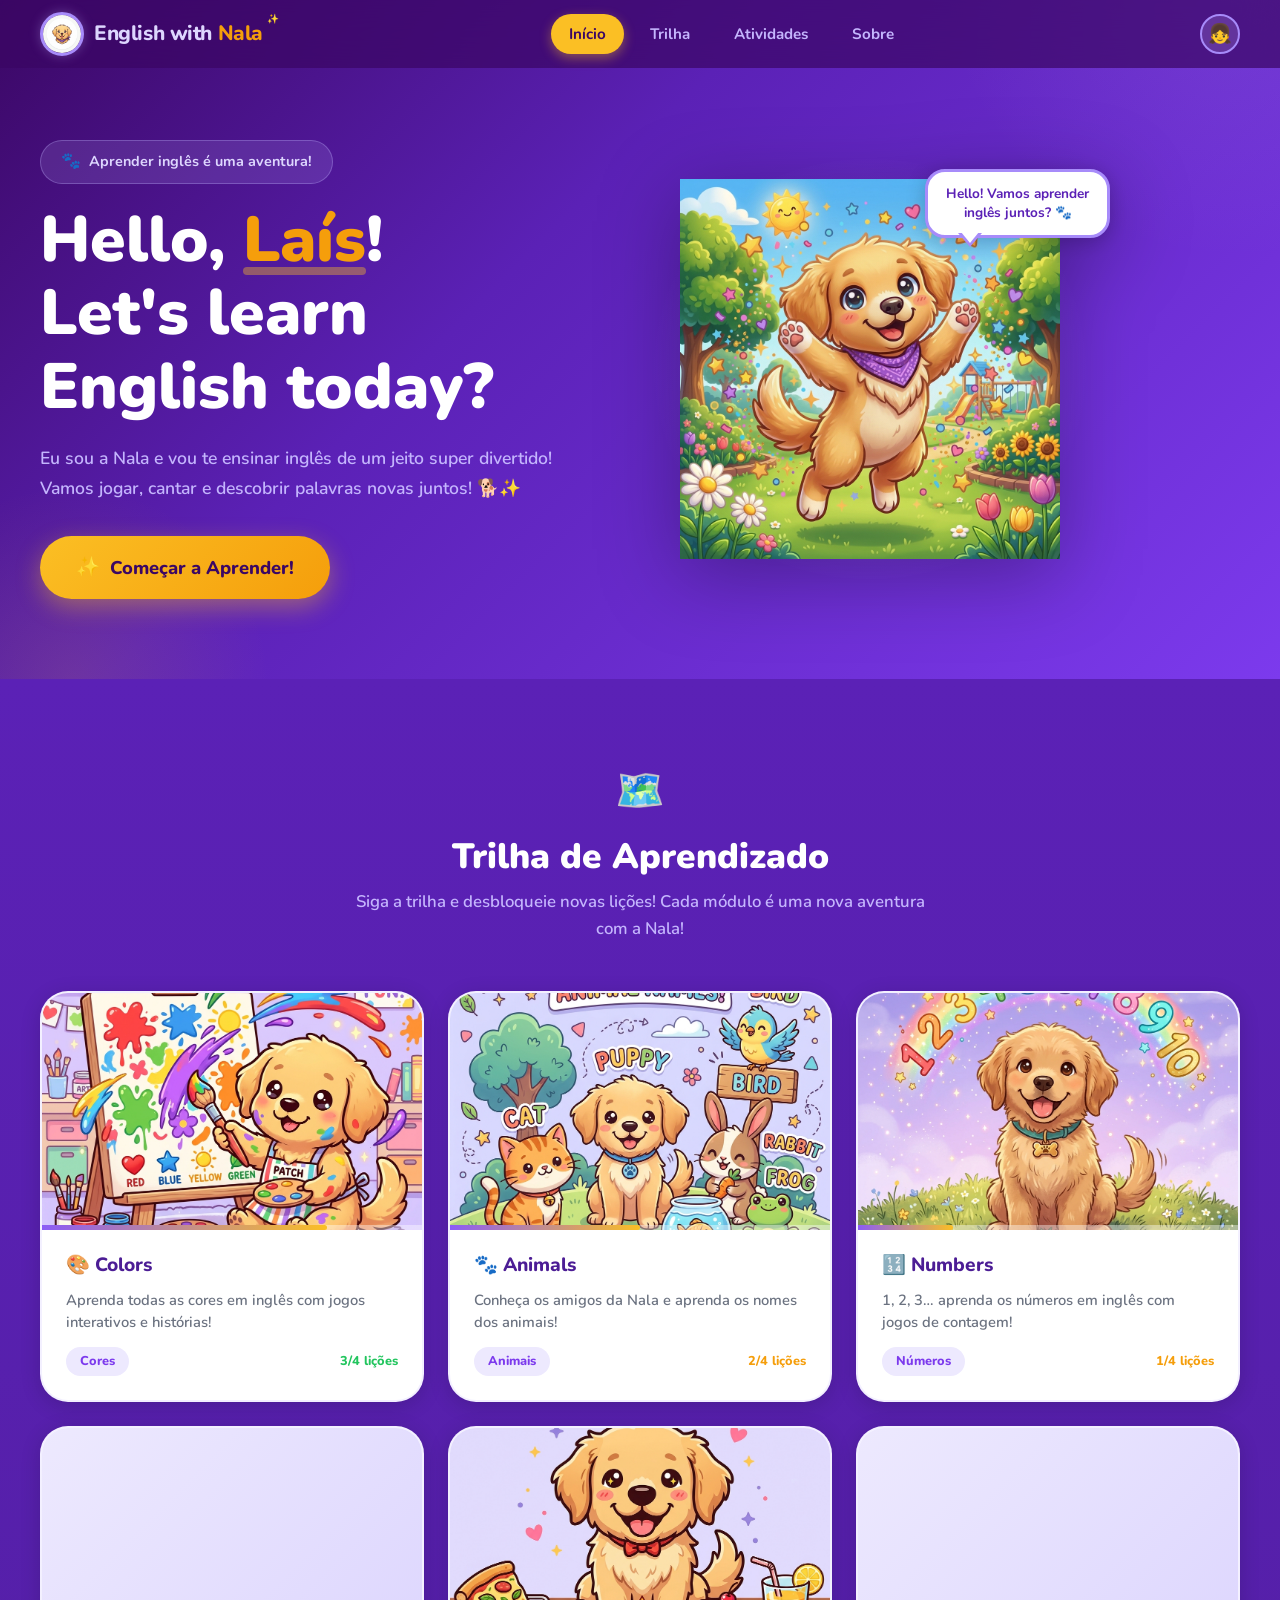
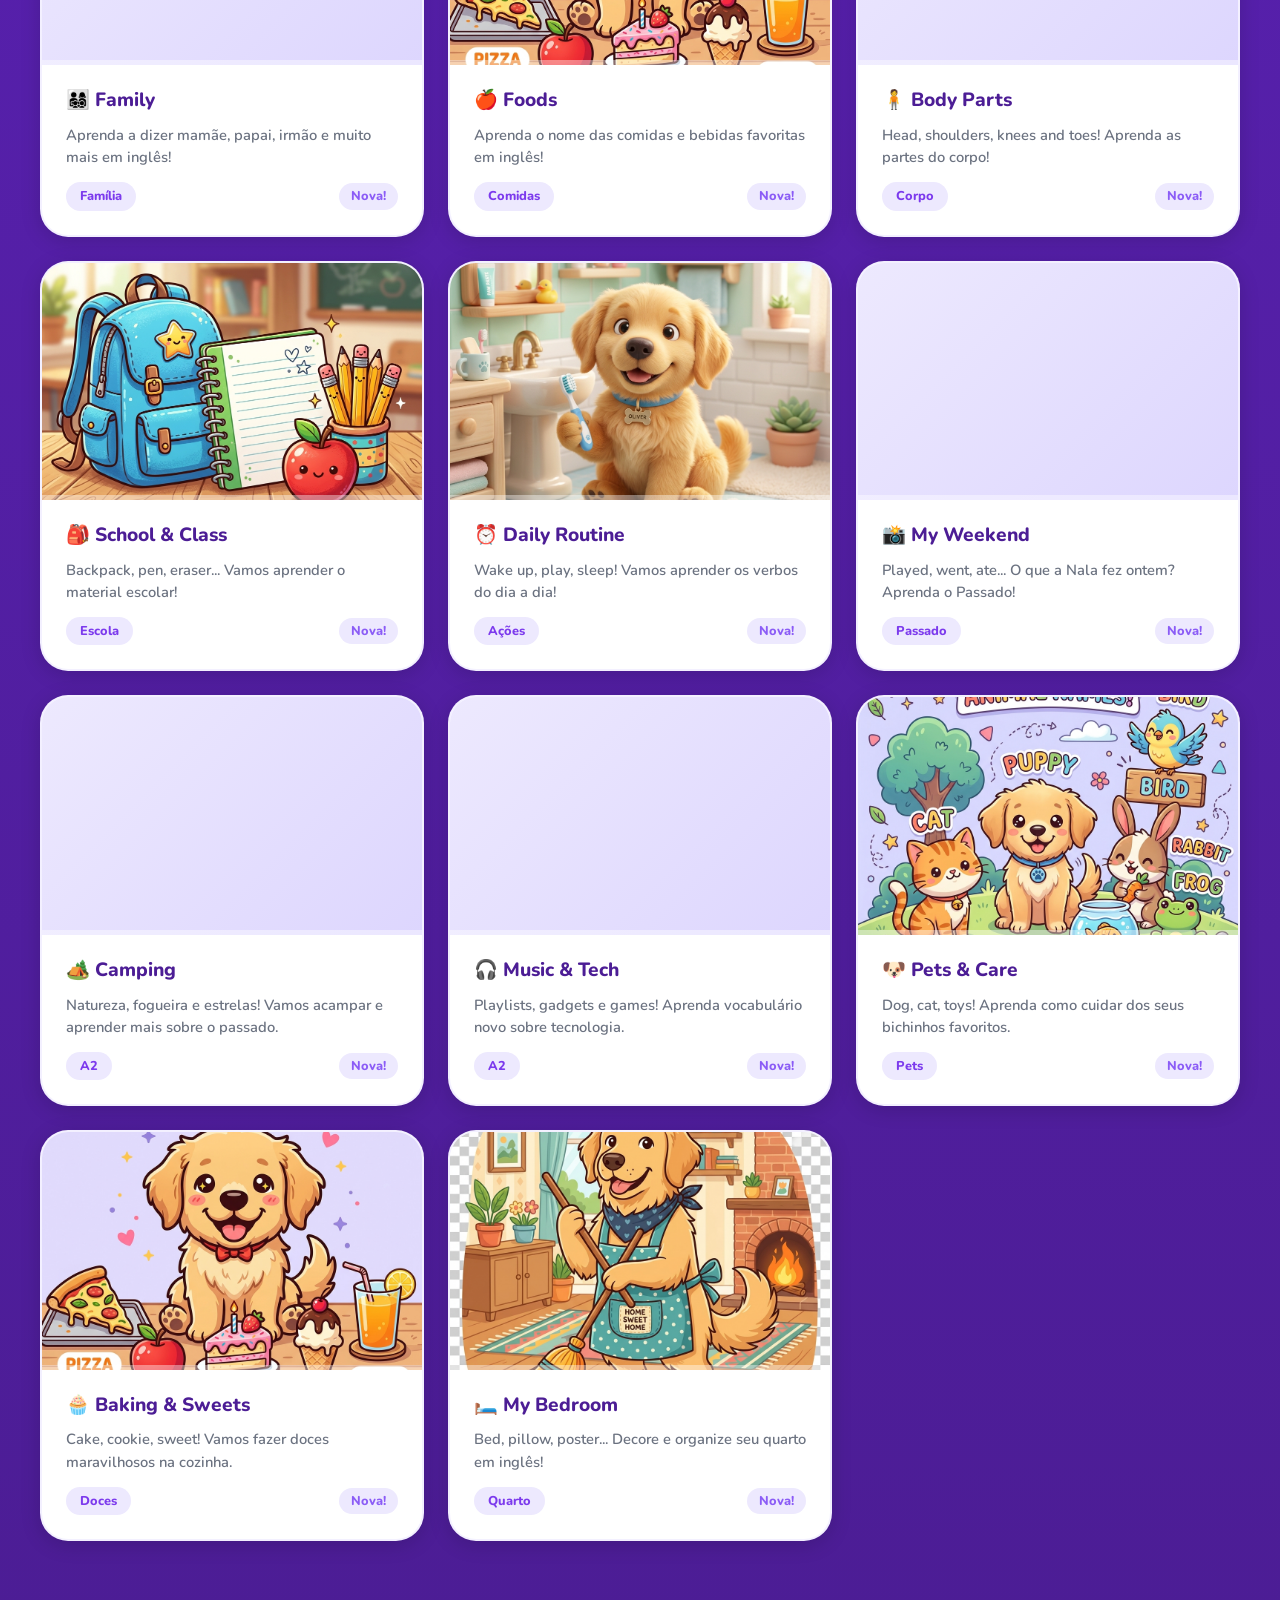
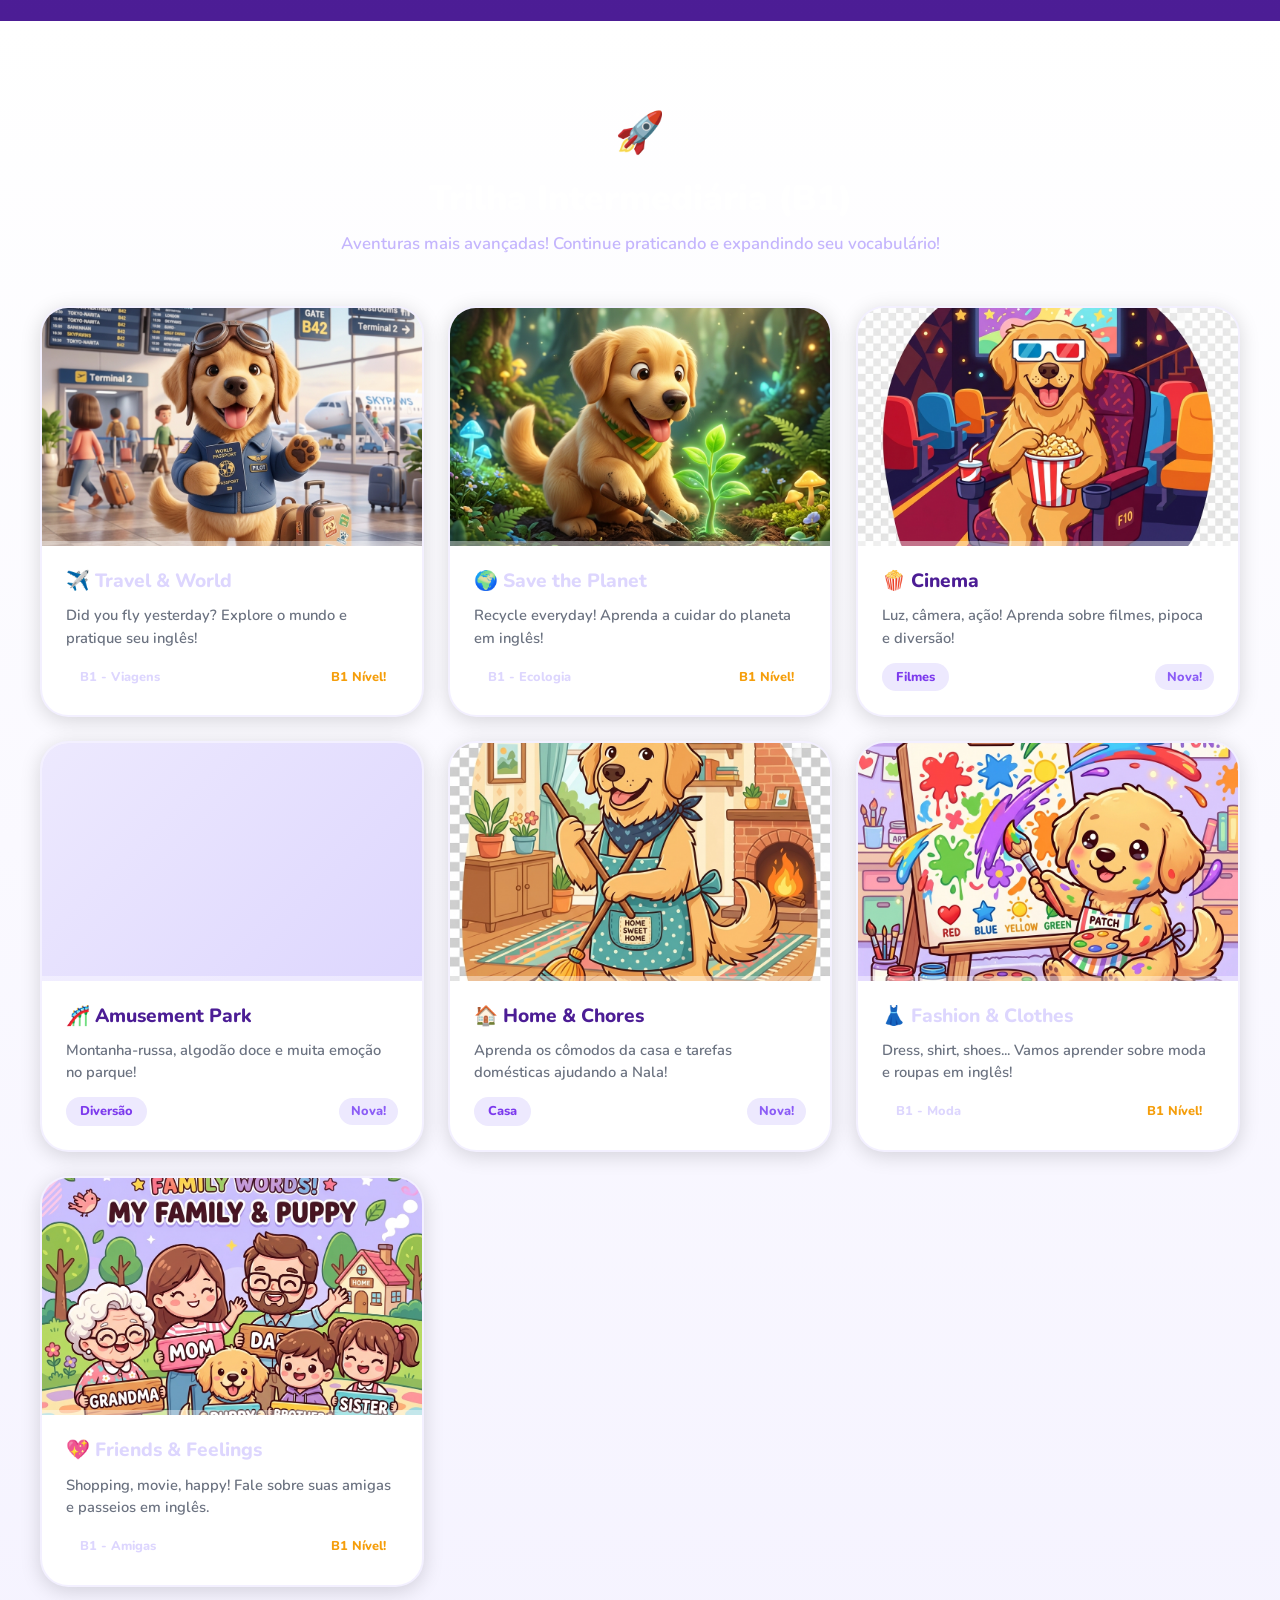
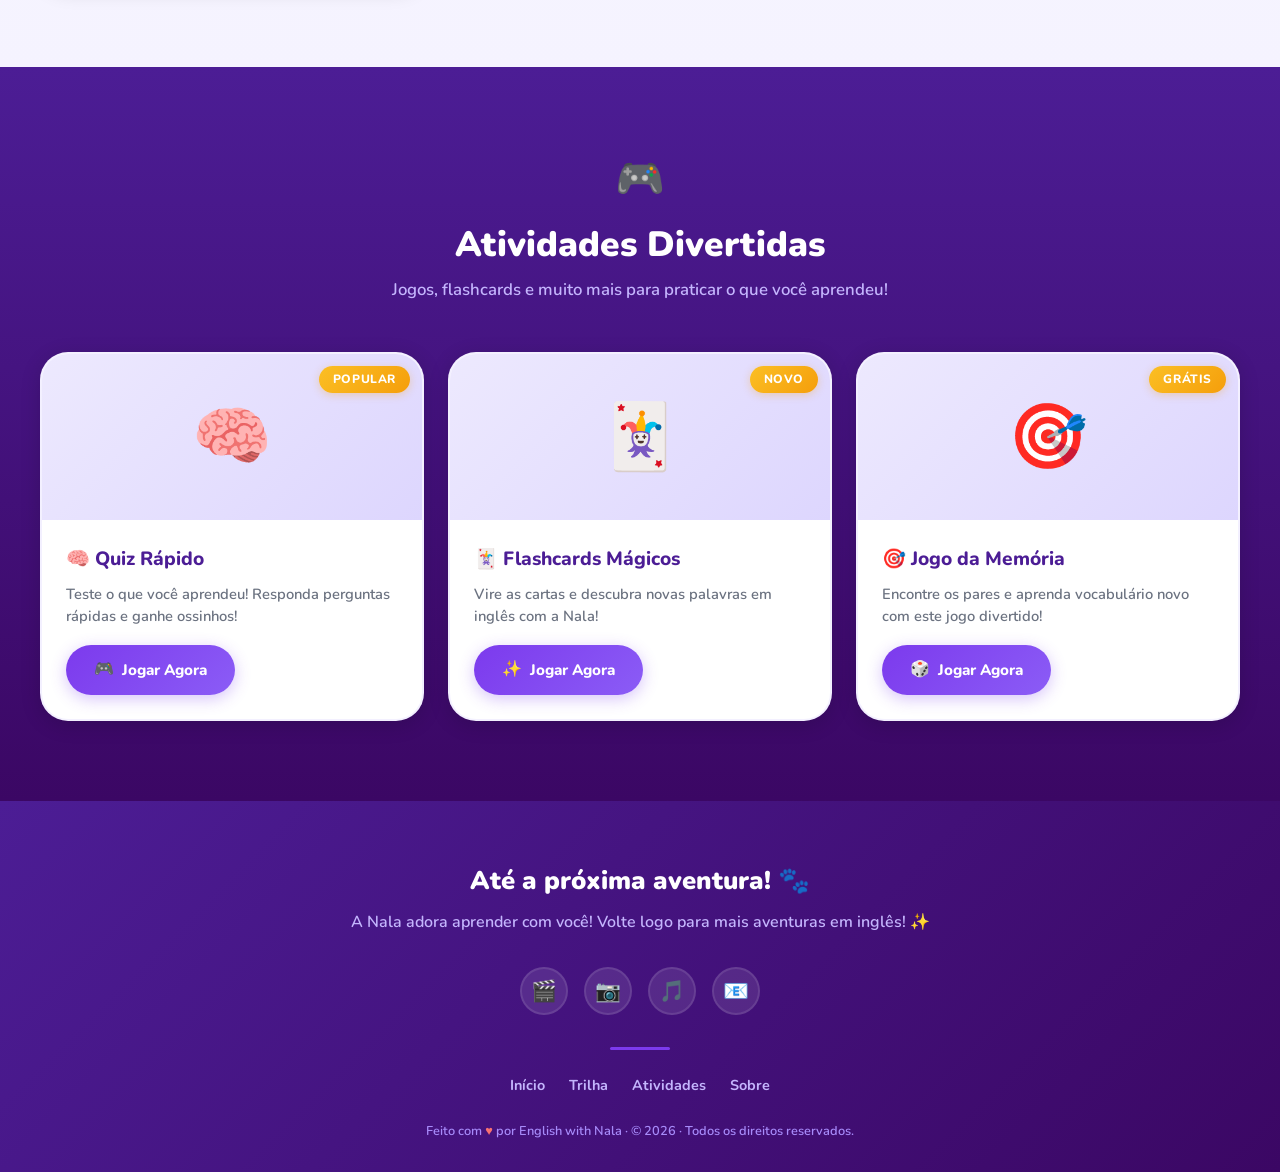
==== commit ff09eccd: "feat: add pets, baking, bedroom, friends modules" ====
--- a/index.html
+++ b/index.html
@@ -331,73 +331,55 @@
         </div>
       </a>
 
-      <!-- Trail Card 12 — Sports & Hobbies (New) -->
-      <a href="module-hub.html?module=sports" class="trail-card scroll-reveal unlocked" id="trail-card-sports">
-        <div class="trail-card-thumb">
-          <img src="images/thumb-sports.jpg" alt="Nala jogando bola" loading="lazy" decoding="async" onerror="this.src='images/thumb-animals.png'" />
-          <div class="trail-card-progress">
-            <div class="progress-bar" style="width: 0%"></div>
-          </div>
-        </div>
-        <div class="trail-card-body">
-          <h3 class="trail-card-title">⚽ Sports & Hobbies</h3>
-          <p class="trail-card-desc">Play, swim, dance! Vamos aprender esportes e brincadeiras em inglês.</p>
-          <div class="trail-card-footer">
-            <span class="trail-card-tag">Esportes</span>
-            <span class="trail-card-status new">Nova!</span>
-          </div>
-        </div>
-      </a>
-
-      <!-- Trail Card 13 — Weather & Seasons (New) -->
-      <a href="module-hub.html?module=weather" class="trail-card scroll-reveal unlocked" id="trail-card-weather">
-        <div class="trail-card-thumb">
-          <img src="images/thumb-weather.jpg" alt="Nala na chuva e no sol" loading="lazy" decoding="async" onerror="this.src='images/thumb-colors.png'" />
-          <div class="trail-card-progress">
-            <div class="progress-bar" style="width: 0%"></div>
-          </div>
-        </div>
-        <div class="trail-card-body">
-          <h3 class="trail-card-title">☀️ Weather & Seasons</h3>
-          <p class="trail-card-desc">Sunny, rainy, winter... Como está o tempo hoje?</p>
-          <div class="trail-card-footer">
-            <span class="trail-card-tag">Clima</span>
-            <span class="trail-card-status new">Nova!</span>
-          </div>
-        </div>
-      </a>
-
-      <!-- Trail Card 14 — Professions (New) -->
-      <a href="module-hub.html?module=professions" class="trail-card scroll-reveal unlocked" id="trail-card-professions">
-        <div class="trail-card-thumb">
-          <img src="images/thumb-professions.jpg" alt="Nala vestida de profissões" loading="lazy" decoding="async" onerror="this.src='images/thumb-school.png'" />
-          <div class="trail-card-progress">
-            <div class="progress-bar" style="width: 0%"></div>
-          </div>
-        </div>
-        <div class="trail-card-body">
-          <h3 class="trail-card-title">👩‍⚕️ Professions</h3>
-          <p class="trail-card-desc">Teacher, doctor, vet... O que você quer ser quando crescer?</p>
-          <div class="trail-card-footer">
-            <span class="trail-card-tag">Trabalho</span>
-            <span class="trail-card-status new">Nova!</span>
-          </div>
-        </div>
-      </a>
-
-      <!-- Trail Card 15 — City & Places (New) -->
-      <a href="module-hub.html?module=city" class="trail-card scroll-reveal unlocked" id="trail-card-city">
-        <div class="trail-card-thumb">
-          <img src="images/thumb-city.jpg" alt="Nala passeando na cidade" loading="lazy" decoding="async" onerror="this.src='images/thumb-travel.png'" />
-          <div class="trail-card-progress">
-            <div class="progress-bar" style="width: 0%"></div>
-          </div>
-        </div>
-        <div class="trail-card-body">
-          <h3 class="trail-card-title">🏙️ City & Places</h3>
-          <p class="trail-card-desc">Park, bakery, museum... Explore os lugares legais da cidade!</p>
-          <div class="trail-card-footer">
-            <span class="trail-card-tag">Cidade</span>
+      <!-- Trail Card - Pets & Care (New) -->
+      <a href="module-hub.html?module=pets" class="trail-card scroll-reveal unlocked" id="trail-card-pets">
+        <div class="trail-card-thumb">
+          <img src="images/thumb-animals.png" alt="Nala com animais" loading="lazy" decoding="async" />
+          <div class="trail-card-progress">
+            <div class="progress-bar" style="width: 0%"></div>
+          </div>
+        </div>
+        <div class="trail-card-body">
+          <h3 class="trail-card-title">🐶 Pets & Care</h3>
+          <p class="trail-card-desc">Dog, cat, toys! Aprenda como cuidar dos seus bichinhos favoritos.</p>
+          <div class="trail-card-footer">
+            <span class="trail-card-tag">Pets</span>
+            <span class="trail-card-status new">Nova!</span>
+          </div>
+        </div>
+      </a>
+
+      <!-- Trail Card - Baking & Sweets (New) -->
+      <a href="module-hub.html?module=baking" class="trail-card scroll-reveal unlocked" id="trail-card-baking">
+        <div class="trail-card-thumb">
+          <img src="images/thumb-food.png" alt="Nala cozinhando doces" loading="lazy" decoding="async" />
+          <div class="trail-card-progress">
+            <div class="progress-bar" style="width: 0%"></div>
+          </div>
+        </div>
+        <div class="trail-card-body">
+          <h3 class="trail-card-title">🧁 Baking & Sweets</h3>
+          <p class="trail-card-desc">Cake, cookie, sweet! Vamos fazer doces maravilhosos na cozinha.</p>
+          <div class="trail-card-footer">
+            <span class="trail-card-tag">Doces</span>
+            <span class="trail-card-status new">Nova!</span>
+          </div>
+        </div>
+      </a>
+
+      <!-- Trail Card - Bedroom & Decor (New) -->
+      <a href="module-hub.html?module=bedroom" class="trail-card scroll-reveal unlocked" id="trail-card-bedroom">
+        <div class="trail-card-thumb">
+          <img src="images/thumb-home.png" alt="Nala no quarto" loading="lazy" decoding="async" />
+          <div class="trail-card-progress">
+            <div class="progress-bar" style="width: 0%"></div>
+          </div>
+        </div>
+        <div class="trail-card-body">
+          <h3 class="trail-card-title">🛏️ My Bedroom</h3>
+          <p class="trail-card-desc">Bed, pillow, poster... Decore e organize seu quarto em inglês!</p>
+          <div class="trail-card-footer">
+            <span class="trail-card-tag">Quarto</span>
             <span class="trail-card-status new">Nova!</span>
           </div>
         </div>
@@ -518,6 +500,23 @@
           <p class="trail-card-desc">Dress, shirt, shoes... Vamos aprender sobre moda e roupas em inglês!</p>
           <div class="trail-card-footer">
             <span class="trail-card-tag" style="background: var(--gold-100); color: var(--gold-600);">B1 - Moda</span>
+            <span class="trail-card-status new" style="color: var(--gold-500); background: var(--gold-100); box-shadow: none;">B1 Nível!</span>
+          </div>
+        </div>
+      </a>
+      <!-- Trail Card - Friends & Feelings (New) -->
+      <a href="module-hub.html?module=friends" class="trail-card scroll-reveal unlocked" id="trail-card-friends">
+        <div class="trail-card-thumb">
+          <img src="images/thumb-friends.jpg" alt="Nala com amigas no shopping" loading="lazy" decoding="async" onerror="this.src='images/thumb-family.png'" />
+          <div class="trail-card-progress">
+            <div class="progress-bar" style="width: 0%; background: linear-gradient(90deg, var(--gold-400), var(--gold-600));"></div>
+          </div>
+        </div>
+        <div class="trail-card-body">
+          <h3 class="trail-card-title" style="color: var(--gold-600);">💖 Friends & Feelings</h3>
+          <p class="trail-card-desc">Shopping, movie, happy! Fale sobre suas amigas e passeios em inglês.</p>
+          <div class="trail-card-footer">
+            <span class="trail-card-tag" style="background: var(--gold-100); color: var(--gold-600);">B1 - Amigas</span>
             <span class="trail-card-status new" style="color: var(--gold-500); background: var(--gold-100); box-shadow: none;">B1 Nível!</span>
           </div>
         </div>
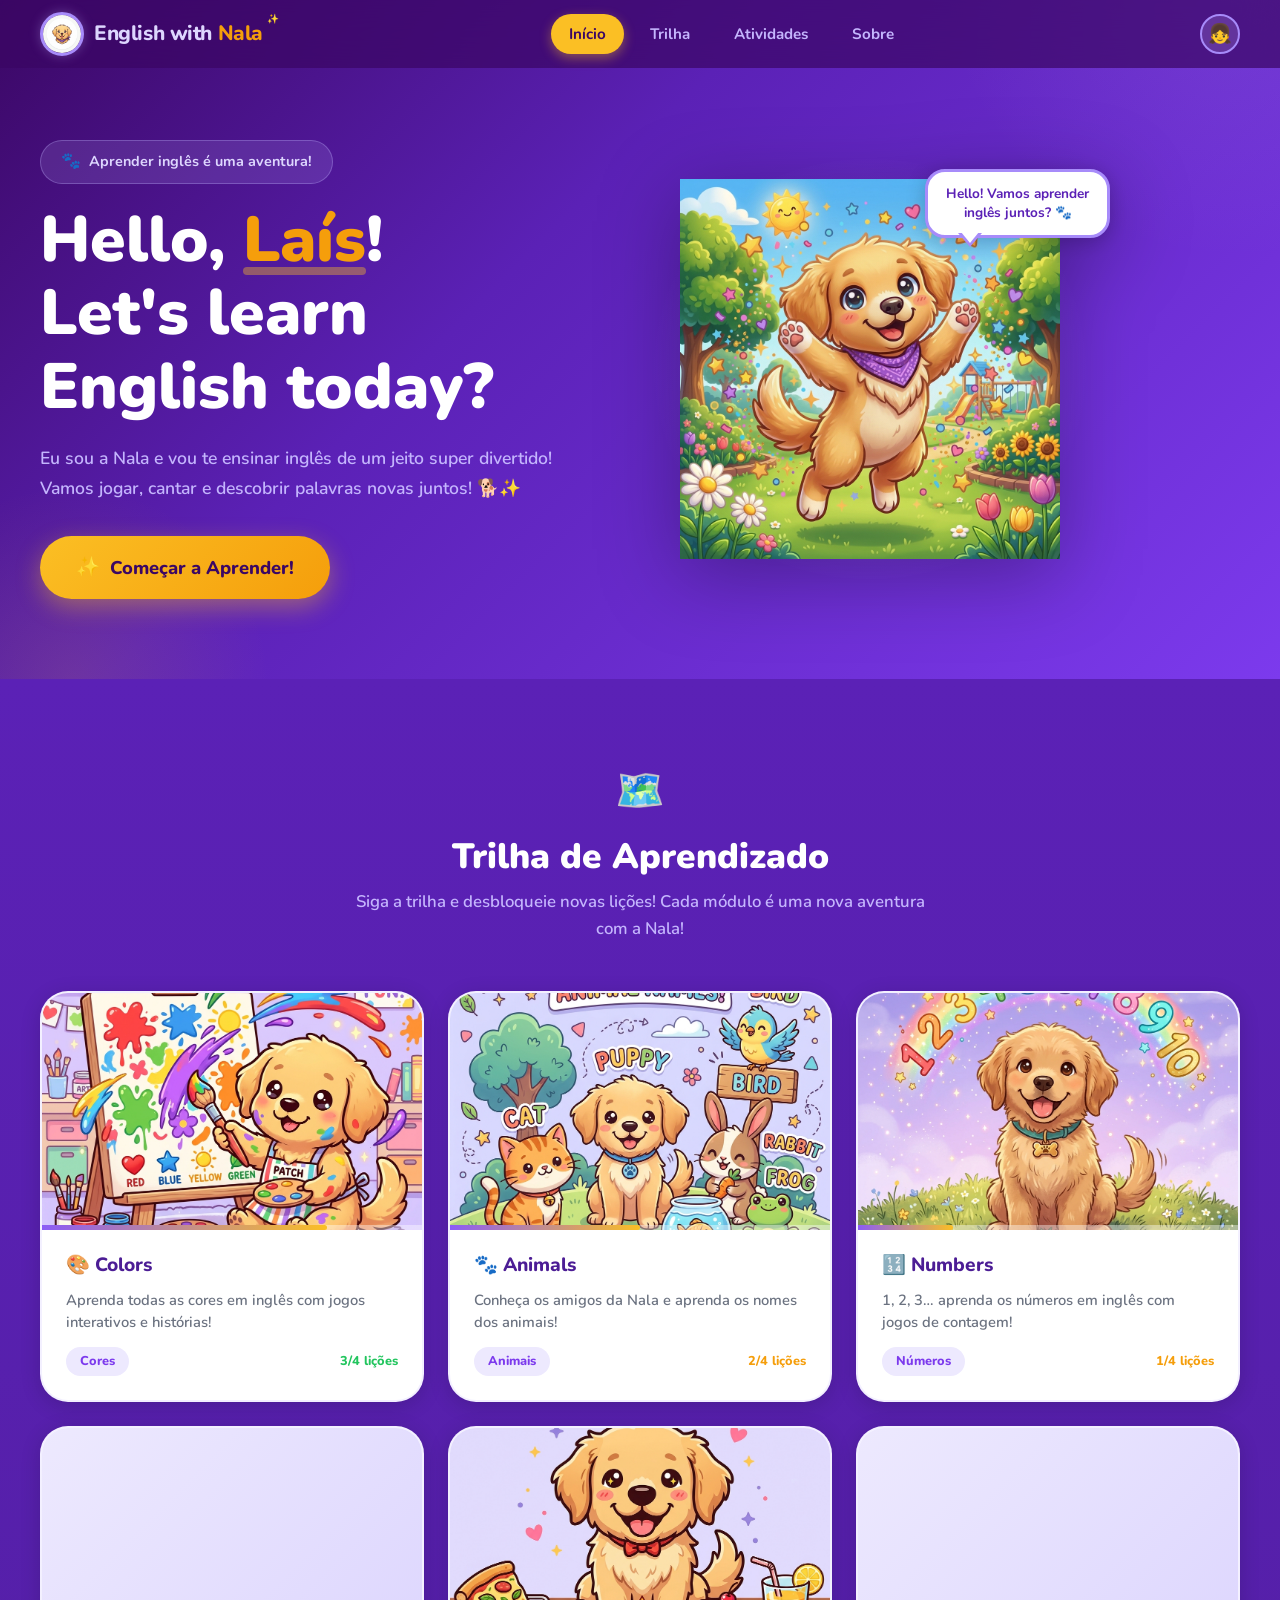
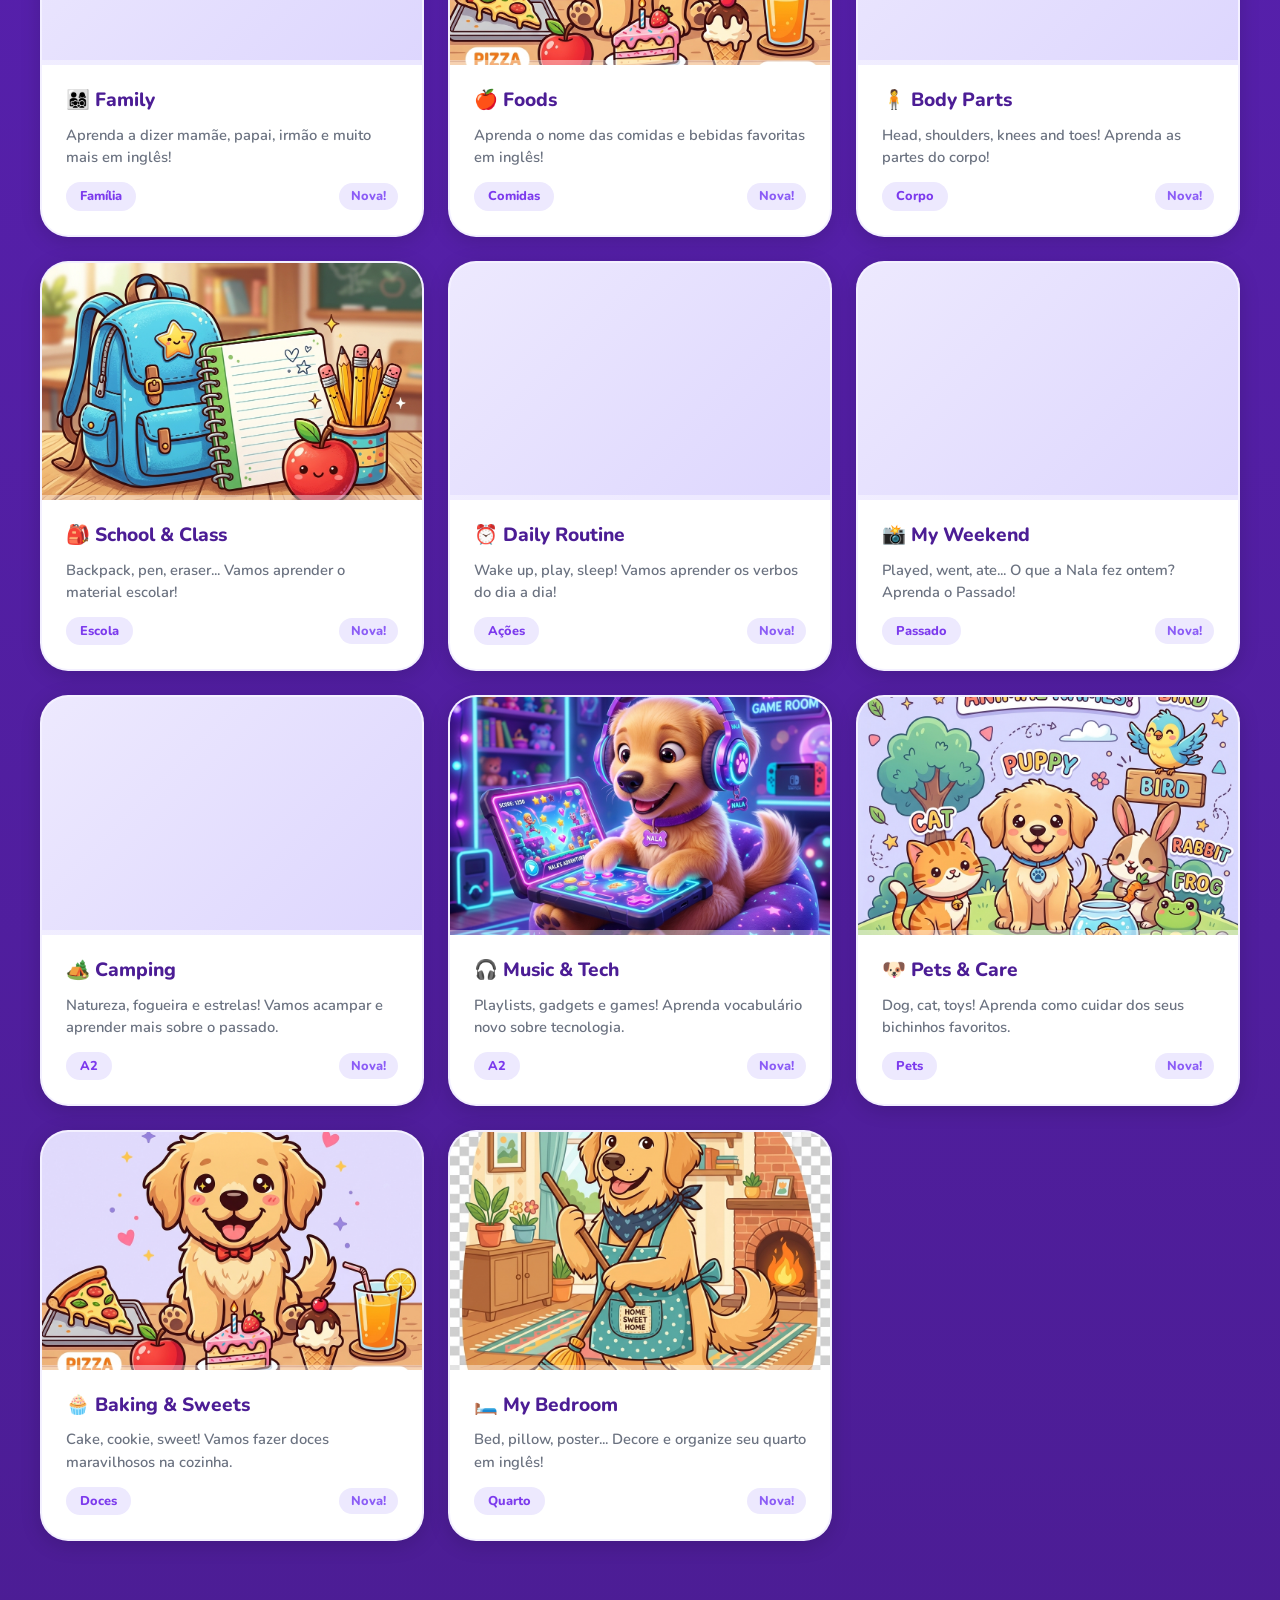
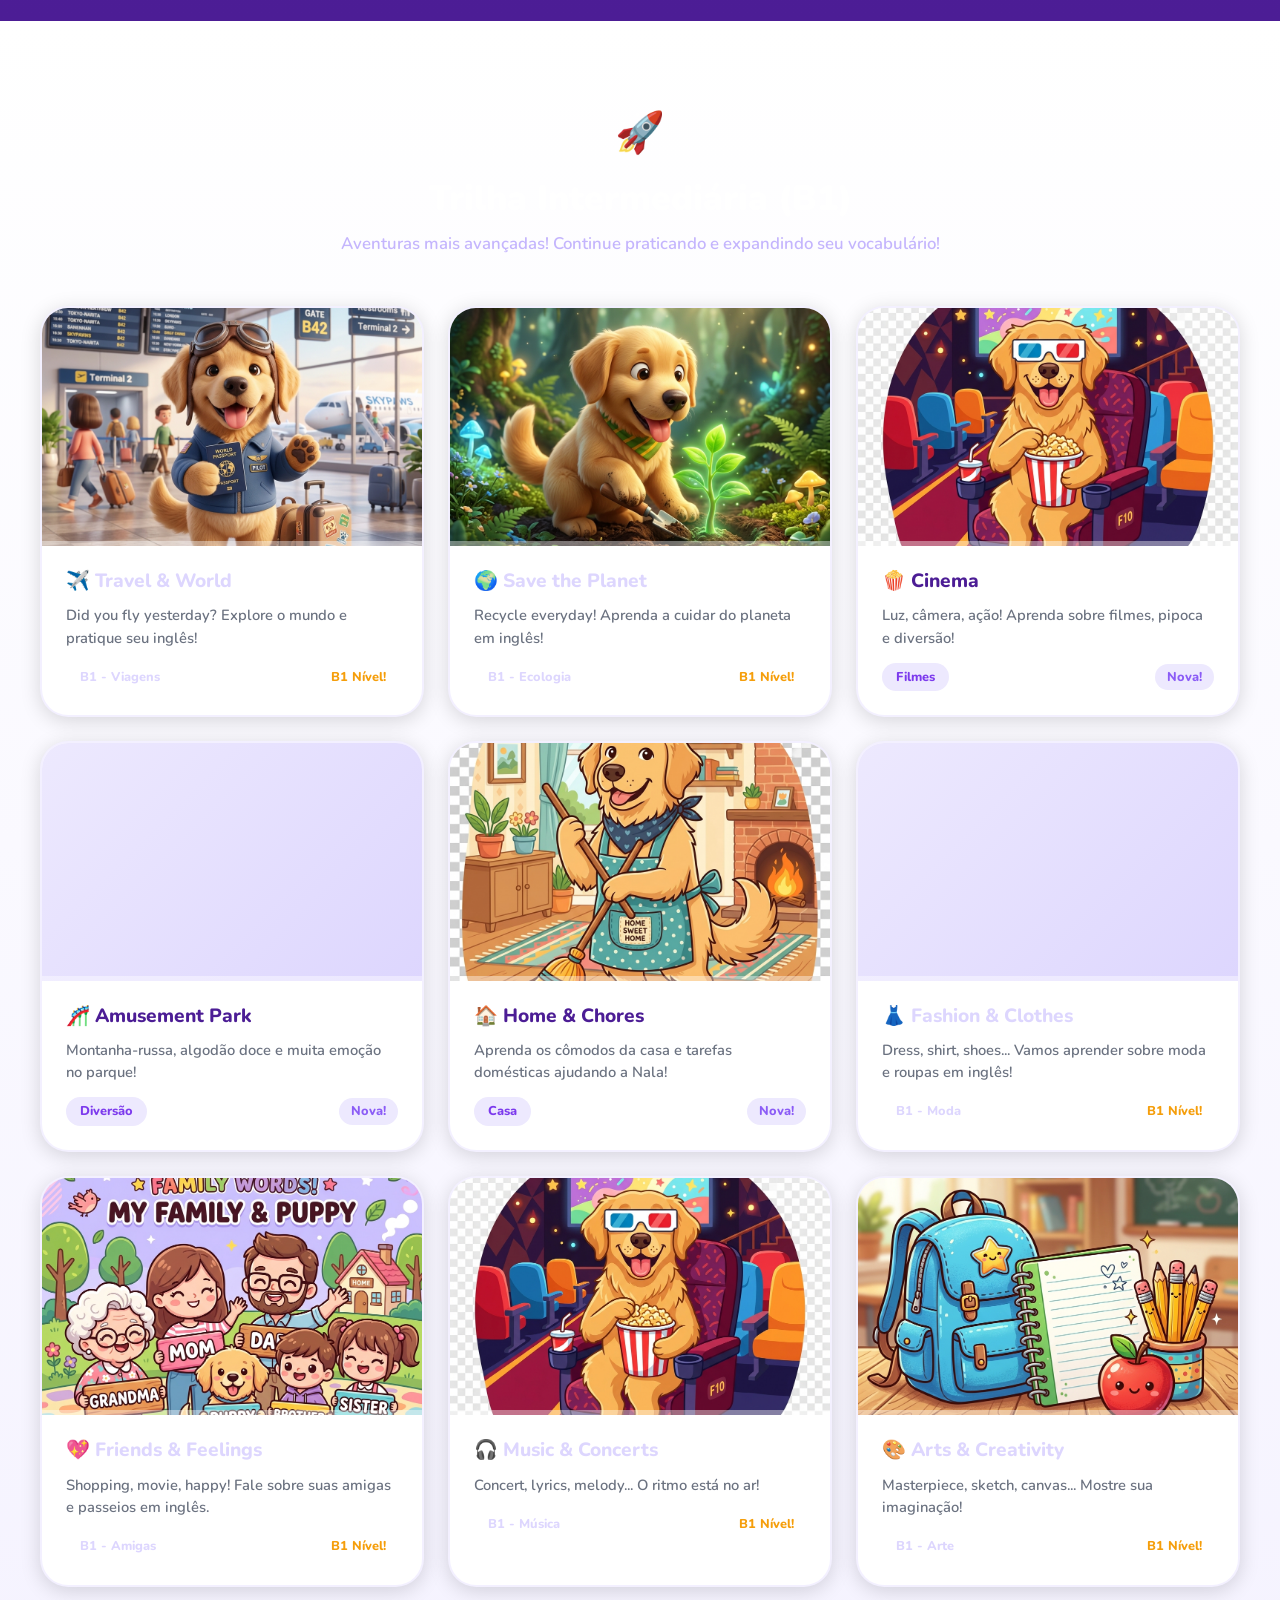
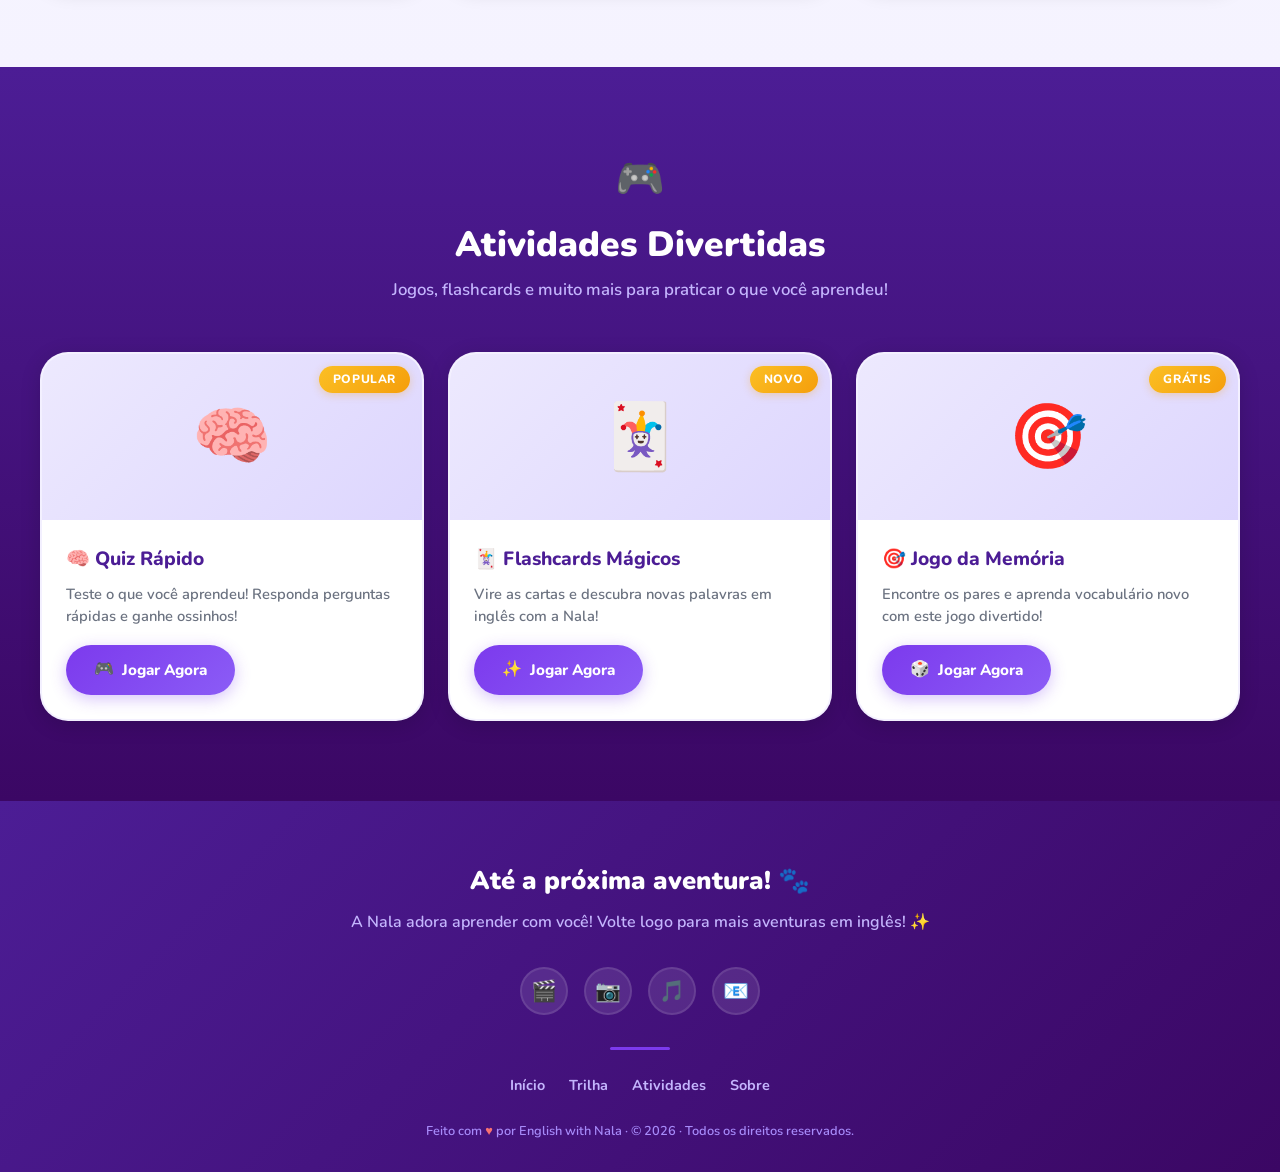
==== commit 5f53f858: "feat: add music and arts modules to B1 trail" ====
--- a/index.html
+++ b/index.html
@@ -521,6 +521,41 @@
           </div>
         </div>
       </a>
+      <!-- Trail Card - Music & Concerts (New) -->
+      <a href="module-hub.html?module=music" class="trail-card scroll-reveal unlocked" id="trail-card-music">
+        <div class="trail-card-thumb">
+          <img src="images/thumb-cinema.png" alt="Nala cantando" loading="lazy" decoding="async" onerror="this.src='images/thumb-colors.png'" />
+          <div class="trail-card-progress">
+            <div class="progress-bar" style="width: 0%; background: linear-gradient(90deg, var(--gold-400), var(--gold-600));"></div>
+          </div>
+        </div>
+        <div class="trail-card-body">
+          <h3 class="trail-card-title" style="color: var(--gold-600);">🎧 Music & Concerts</h3>
+          <p class="trail-card-desc">Concert, lyrics, melody... O ritmo está no ar!</p>
+          <div class="trail-card-footer">
+            <span class="trail-card-tag" style="background: var(--gold-100); color: var(--gold-600);">B1 - Música</span>
+            <span class="trail-card-status new" style="color: var(--gold-500); background: var(--gold-100); box-shadow: none;">B1 Nível!</span>
+          </div>
+        </div>
+      </a>
+
+      <!-- Trail Card - Arts & Creativity (New) -->
+      <a href="module-hub.html?module=arts" class="trail-card scroll-reveal unlocked" id="trail-card-arts">
+        <div class="trail-card-thumb">
+          <img src="images/thumb-school.png" alt="Nala pintando" loading="lazy" decoding="async" onerror="this.src='images/thumb-school.png'" />
+          <div class="trail-card-progress">
+            <div class="progress-bar" style="width: 0%; background: linear-gradient(90deg, var(--gold-400), var(--gold-600));"></div>
+          </div>
+        </div>
+        <div class="trail-card-body">
+          <h3 class="trail-card-title" style="color: var(--gold-600);">🎨 Arts & Creativity</h3>
+          <p class="trail-card-desc">Masterpiece, sketch, canvas... Mostre sua imaginação!</p>
+          <div class="trail-card-footer">
+            <span class="trail-card-tag" style="background: var(--gold-100); color: var(--gold-600);">B1 - Arte</span>
+            <span class="trail-card-status new" style="color: var(--gold-500); background: var(--gold-100); box-shadow: none;">B1 Nível!</span>
+          </div>
+        </div>
+      </a>
     </div>
   </section>
 
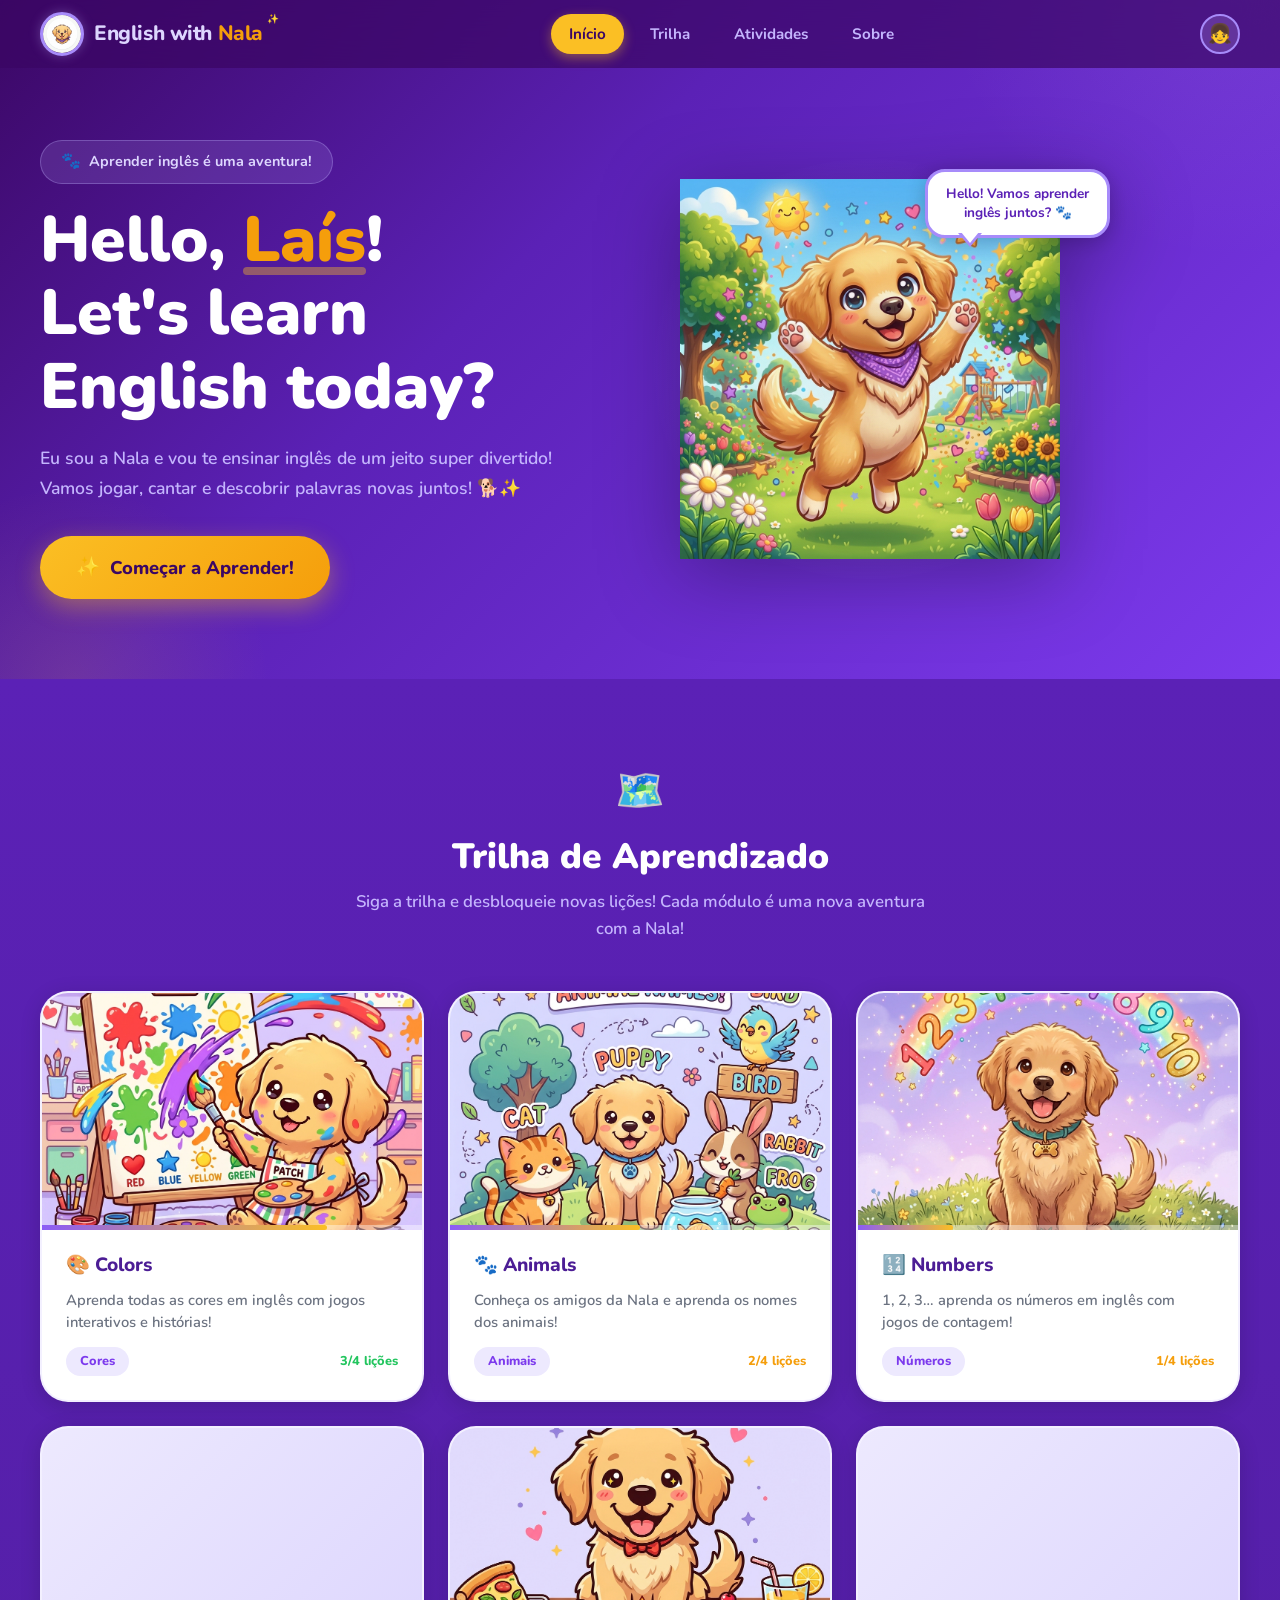
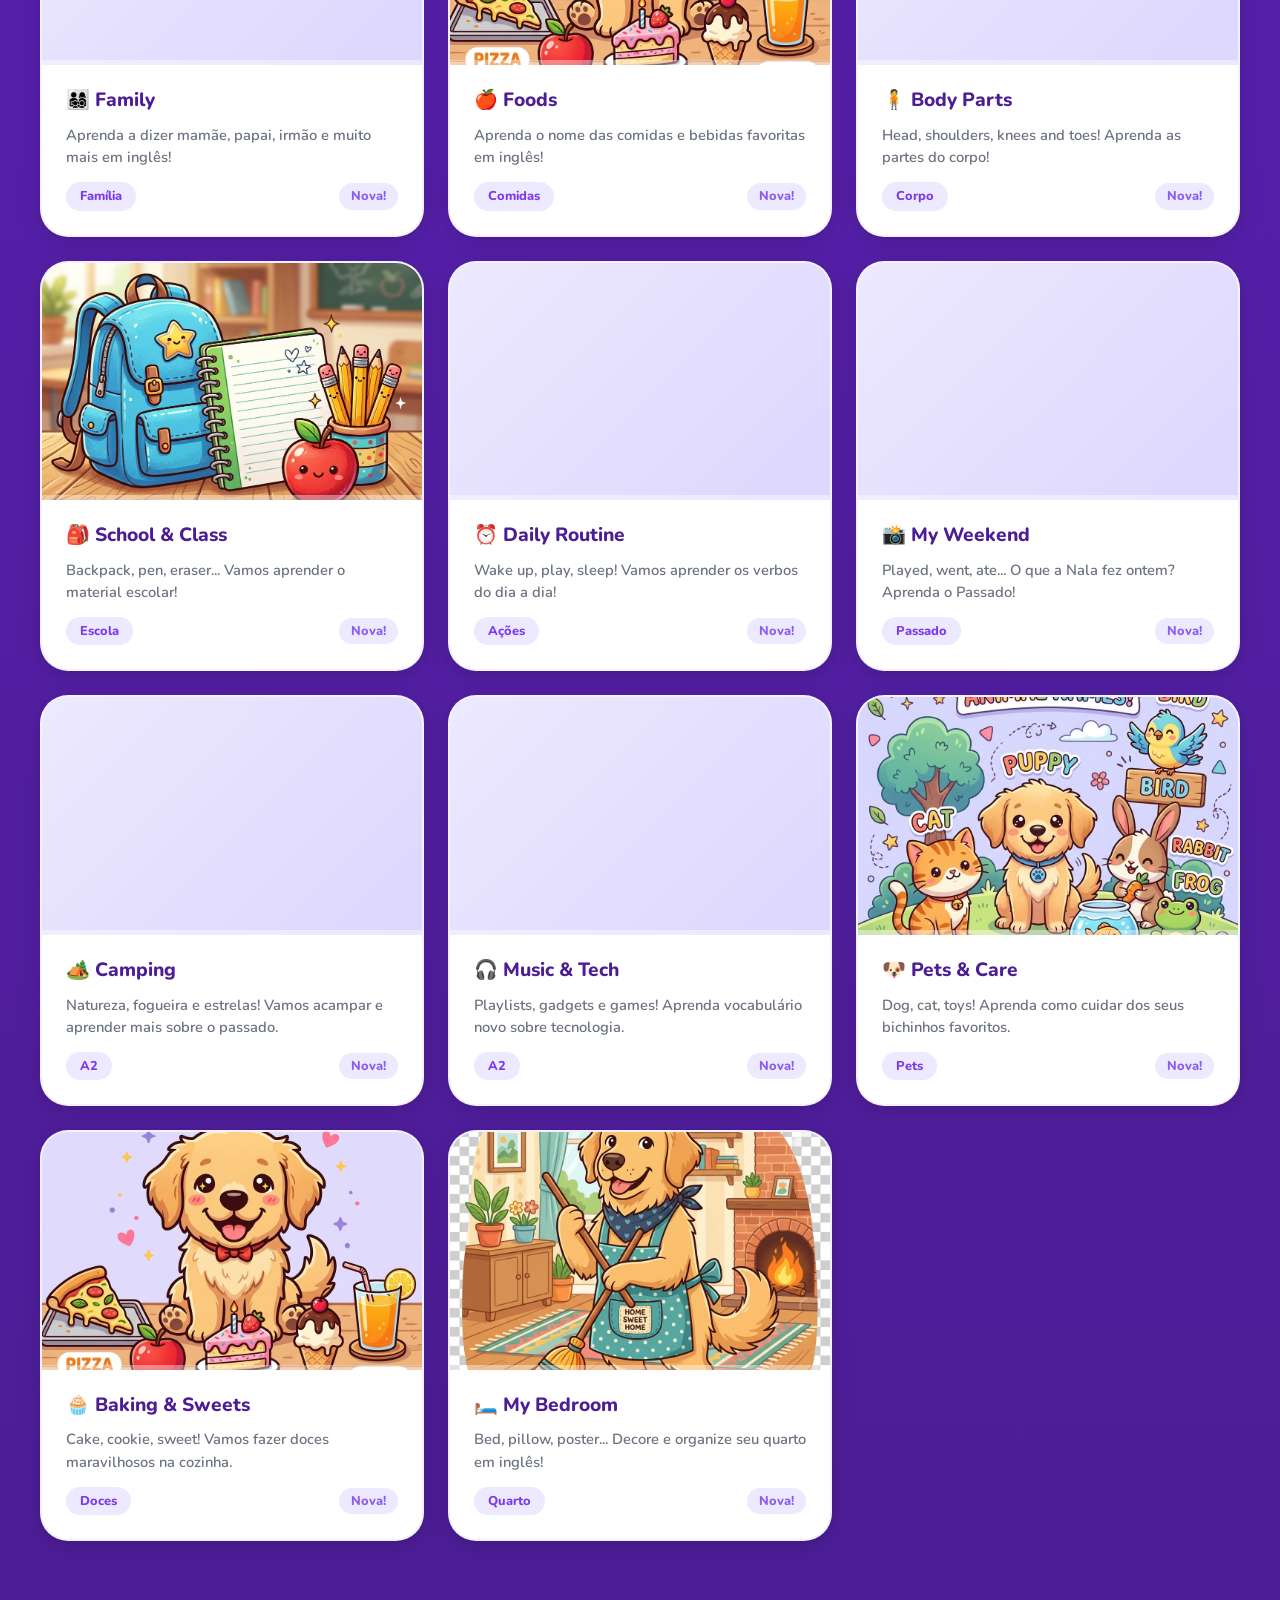
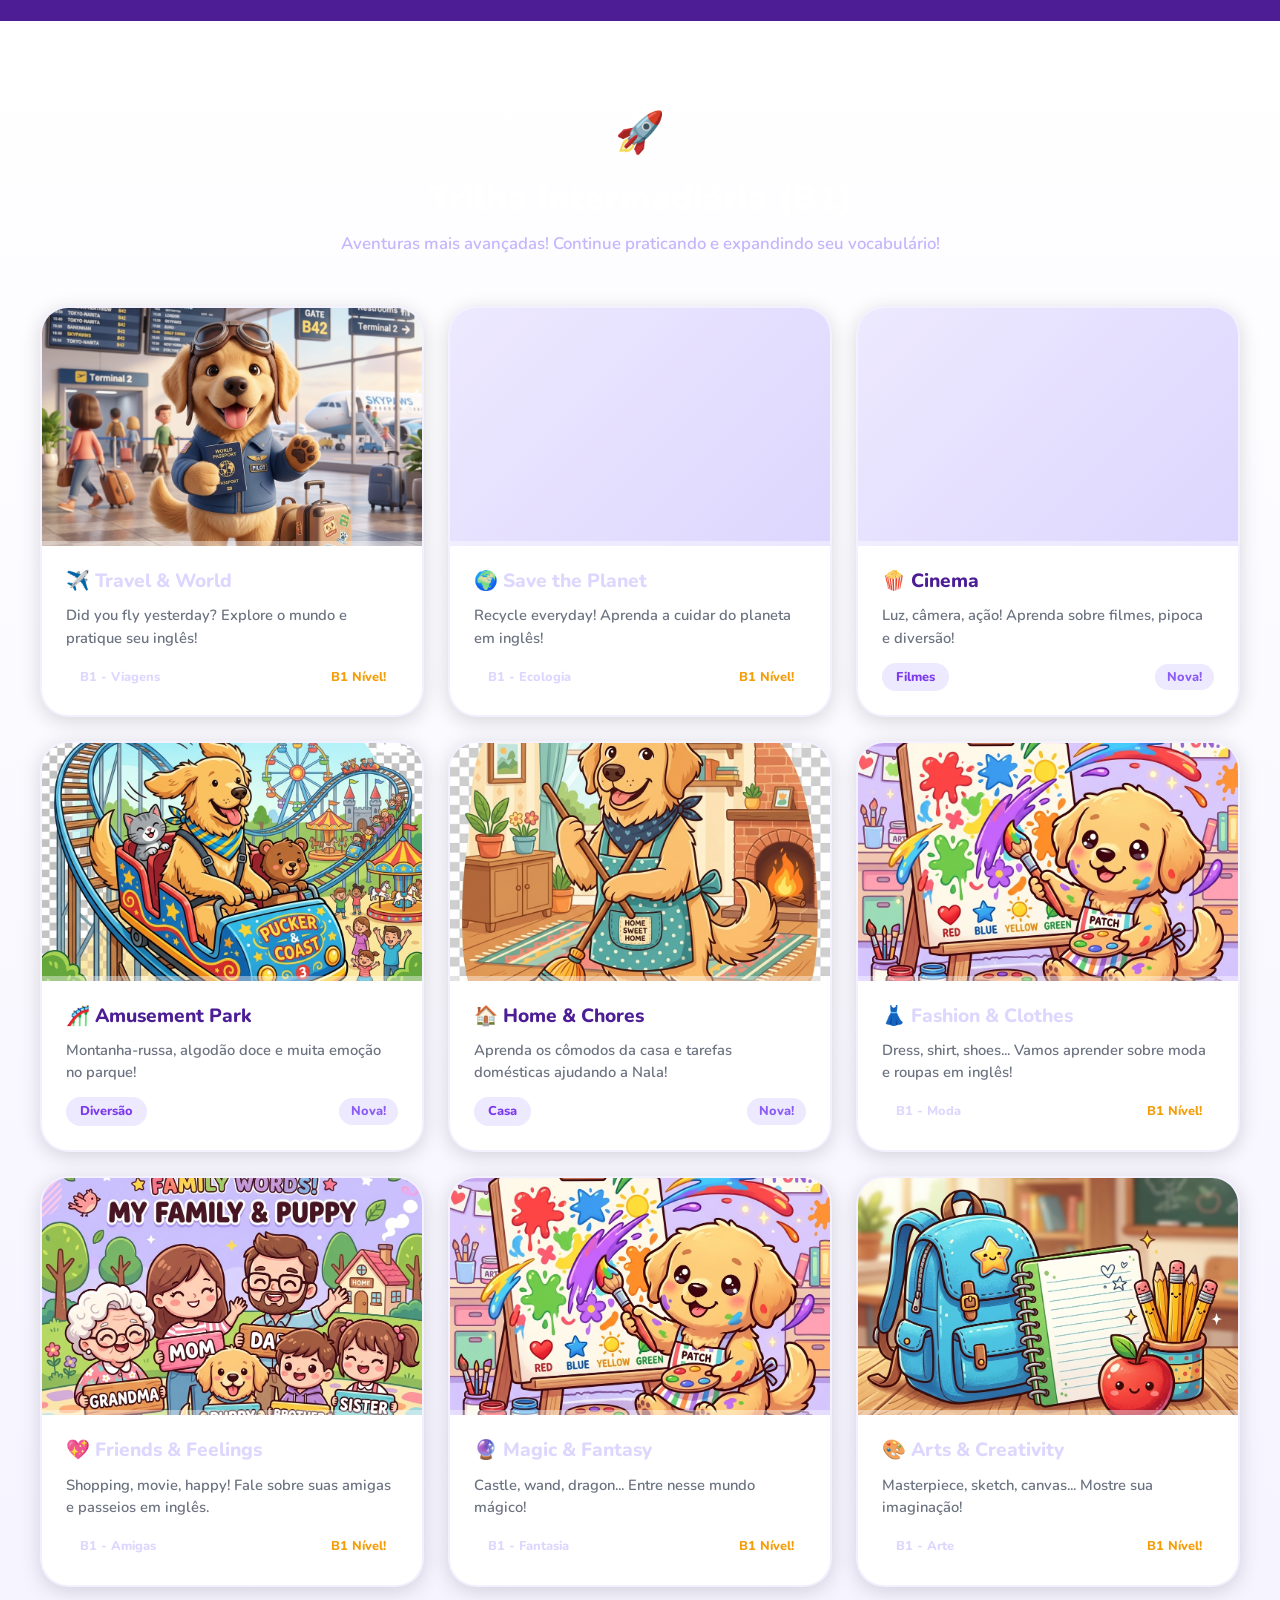
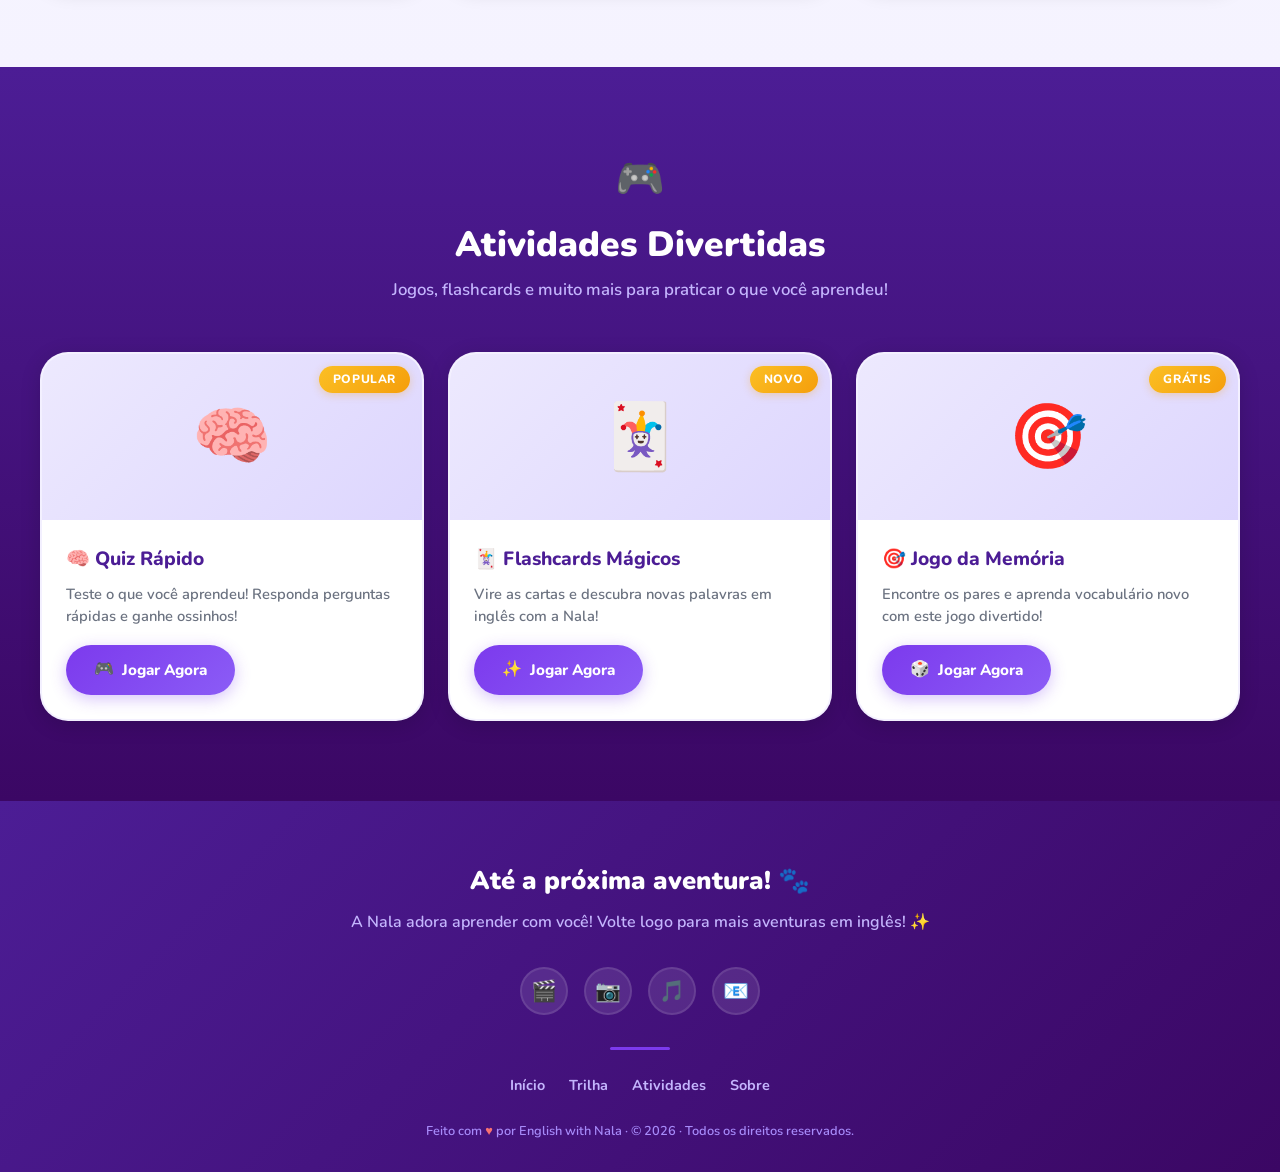
==== commit efb1231c: "refactor: replace music module with magic and fantasy module" ====
--- a/index.html
+++ b/index.html
@@ -521,19 +521,19 @@
           </div>
         </div>
       </a>
-      <!-- Trail Card - Music & Concerts (New) -->
-      <a href="module-hub.html?module=music" class="trail-card scroll-reveal unlocked" id="trail-card-music">
-        <div class="trail-card-thumb">
-          <img src="images/thumb-cinema.png" alt="Nala cantando" loading="lazy" decoding="async" onerror="this.src='images/thumb-colors.png'" />
+      <!-- Trail Card - Magic & Fantasy (Replaced Music) -->
+      <a href="module-hub.html?module=magic" class="trail-card scroll-reveal unlocked" id="trail-card-magic">
+        <div class="trail-card-thumb">
+          <img src="images/thumb-books.png" alt="Nala lendo livro de magia" loading="lazy" decoding="async" onerror="this.src='images/thumb-colors.png'" />
           <div class="trail-card-progress">
             <div class="progress-bar" style="width: 0%; background: linear-gradient(90deg, var(--gold-400), var(--gold-600));"></div>
           </div>
         </div>
         <div class="trail-card-body">
-          <h3 class="trail-card-title" style="color: var(--gold-600);">🎧 Music & Concerts</h3>
-          <p class="trail-card-desc">Concert, lyrics, melody... O ritmo está no ar!</p>
-          <div class="trail-card-footer">
-            <span class="trail-card-tag" style="background: var(--gold-100); color: var(--gold-600);">B1 - Música</span>
+          <h3 class="trail-card-title" style="color: var(--gold-600);">🔮 Magic & Fantasy</h3>
+          <p class="trail-card-desc">Castle, wand, dragon... Entre nesse mundo mágico!</p>
+          <div class="trail-card-footer">
+            <span class="trail-card-tag" style="background: var(--gold-100); color: var(--gold-600);">B1 - Fantasia</span>
             <span class="trail-card-status new" style="color: var(--gold-500); background: var(--gold-100); box-shadow: none;">B1 Nível!</span>
           </div>
         </div>
